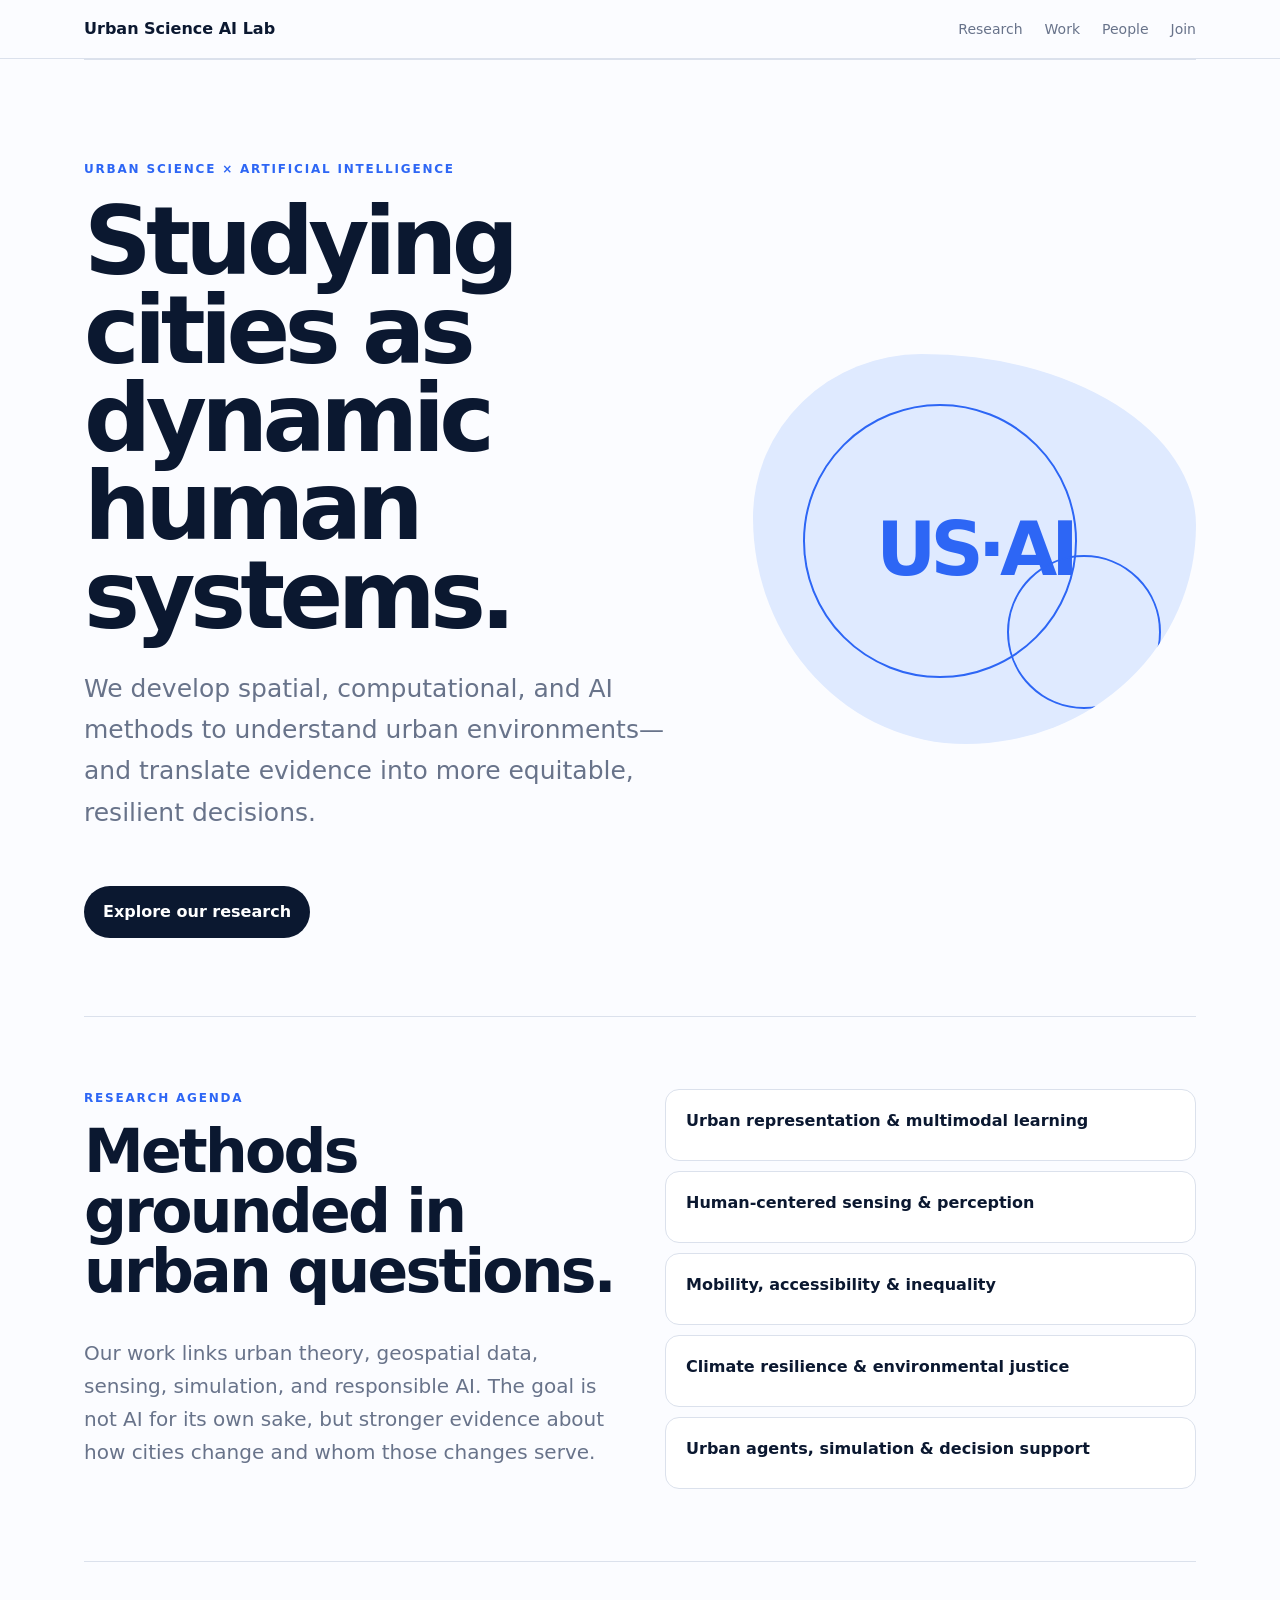
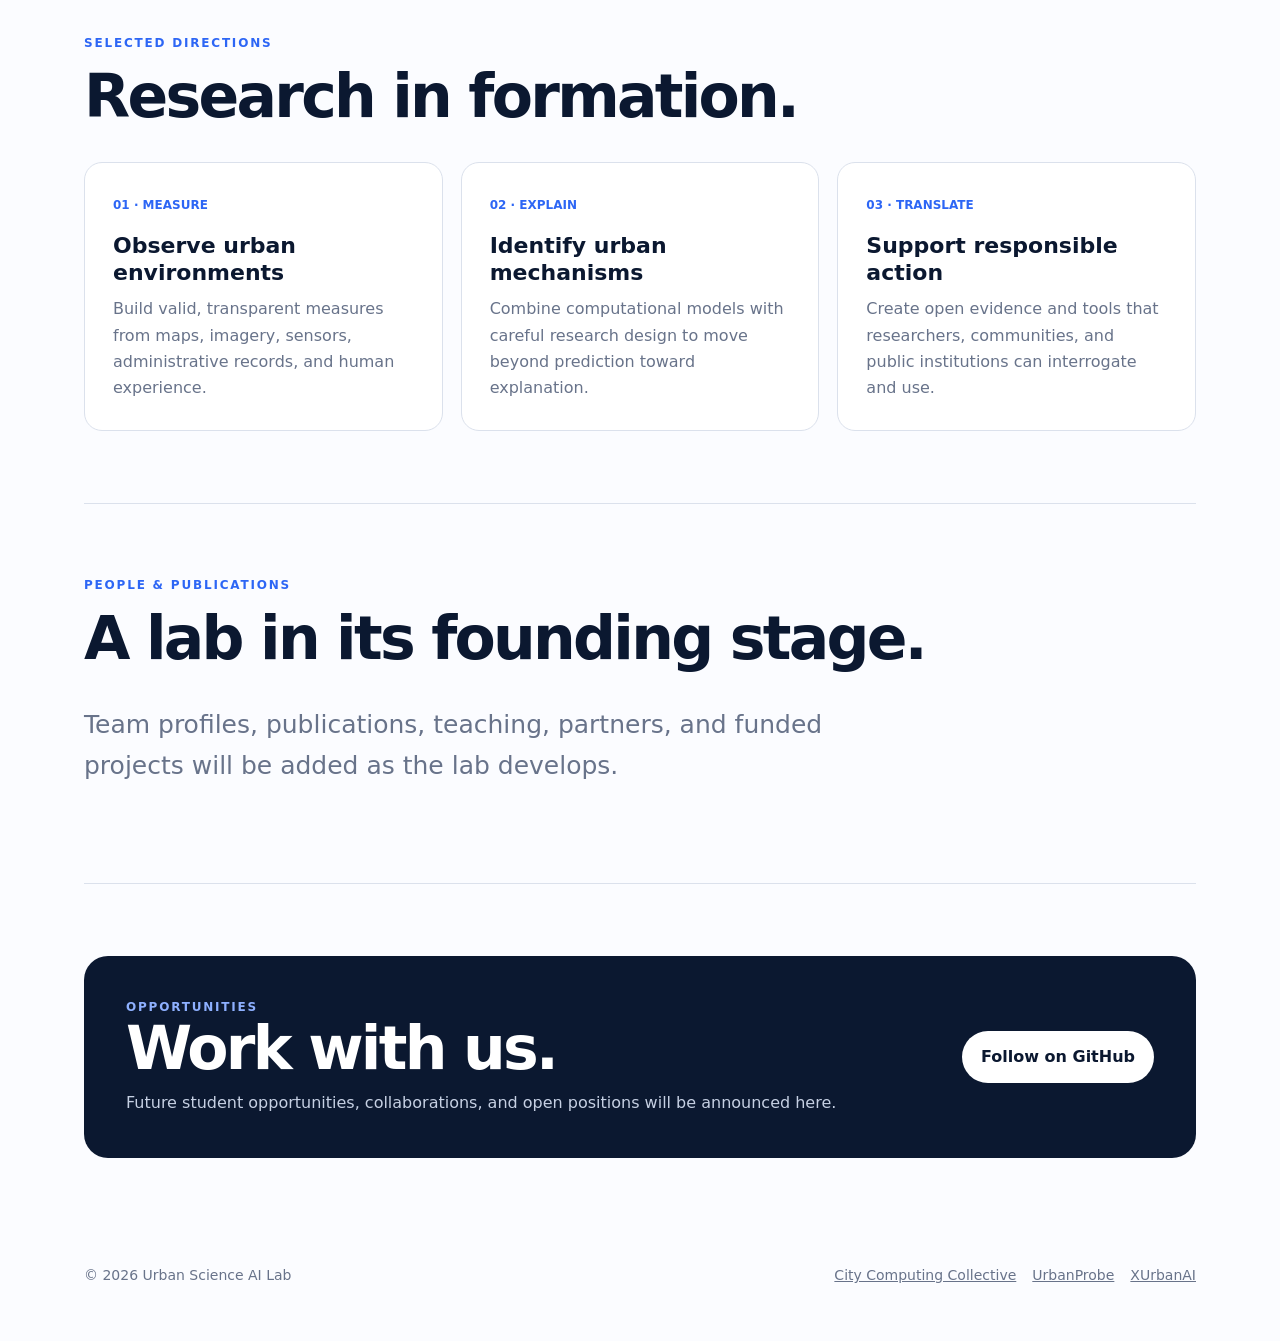
==== index.html @ 93dc58c8 "Launch Urban Science AI Lab website" ====
<!doctype html>
<html lang="en">
<head>
  <meta charset="utf-8"><meta name="viewport" content="width=device-width, initial-scale=1">
  <meta name="description" content="Urban Science AI Lab studies cities through spatial data, computation, and responsible artificial intelligence.">
  <title>Urban Science AI Lab</title>
  <style>
    :root{--navy:#0b1830;--blue:#2d66f5;--sky:#dfeaff;--white:#fbfcff;--muted:#68738a;--line:#dbe1ec}
    *{box-sizing:border-box}html{scroll-behavior:smooth}body{margin:0;color:var(--navy);background:var(--white);font:16px/1.65 Inter,ui-sans-serif,system-ui,-apple-system,"Segoe UI",sans-serif}a{color:inherit}
    header{position:sticky;top:0;z-index:5;background:rgba(251,252,255,.9);backdrop-filter:blur(14px);border-bottom:1px solid var(--line)}.nav{max-width:1160px;margin:auto;padding:16px 24px;display:flex;justify-content:space-between;align-items:center}.brand{text-decoration:none;font-weight:850}.nav nav{display:flex;gap:22px}.nav nav a{text-decoration:none;color:var(--muted);font-size:14px}
    main{max-width:1160px;margin:auto;padding:0 24px}.hero{padding:100px 0 78px;display:grid;grid-template-columns:1.15fr .85fr;gap:70px;align-items:center}.label{font-size:12px;letter-spacing:.15em;text-transform:uppercase;color:var(--blue);font-weight:850}.hero h1{font-size:clamp(52px,8vw,94px);line-height:.94;letter-spacing:-.06em;margin:18px 0 28px}.lead{font-size:clamp(19px,2.3vw,25px);color:var(--muted);max-width:760px}.button{display:inline-block;margin-top:28px;background:var(--navy);color:white;padding:13px 19px;border-radius:999px;text-decoration:none;font-weight:750}
    .visual{position:relative;min-height:390px;background:var(--sky);border-radius:38% 62% 52% 48%/42% 44% 56% 58%;overflow:hidden}.visual:before,.visual:after{content:"";position:absolute;border:2px solid var(--blue);border-radius:50%}.visual:before{width:270px;height:270px;left:50px;top:50px}.visual:after{width:150px;height:150px;right:35px;bottom:35px}.visual span{position:absolute;left:50%;top:50%;transform:translate(-50%,-50%);font-size:74px;font-weight:900;color:var(--blue);letter-spacing:-.08em}
    section{padding:72px 0;border-top:1px solid var(--line)}section h2{font-size:clamp(36px,5vw,60px);line-height:1;letter-spacing:-.045em;margin:12px 0 36px}.grid{display:grid;grid-template-columns:repeat(3,1fr);gap:18px}.card{padding:28px;border:1px solid var(--line);border-radius:18px;background:white}.card h3{font-size:22px;line-height:1.2;margin:16px 0 10px}.card p{color:var(--muted);margin:0}.card .tag{font-size:12px;font-weight:850;color:var(--blue)}
    .research{display:grid;grid-template-columns:1fr 1fr;gap:50px}.research p{font-size:20px;color:var(--muted)}.list{display:grid;gap:10px}.item{padding:18px 20px;border:1px solid var(--line);border-radius:14px;background:white;font-weight:720}
    .join{background:var(--navy);color:white;padding:42px;border-radius:24px;display:grid;grid-template-columns:1fr auto;gap:24px;align-items:center}.join h2{margin:0}.join p{color:#c6d0e3;margin:12px 0 0}.join .button{background:white;color:var(--navy);margin:0}
    footer{max-width:1160px;margin:auto;padding:34px 24px 54px;color:var(--muted);display:flex;justify-content:space-between;gap:20px;font-size:14px}.links{display:flex;gap:16px;flex-wrap:wrap}
    @media(max-width:820px){.nav nav{display:none}.hero,.research{grid-template-columns:1fr}.hero{padding-top:64px}.visual{min-height:300px}.grid{grid-template-columns:1fr}.join{grid-template-columns:1fr}footer{flex-direction:column}}
  </style>
</head>
<body>
  <header><div class="nav"><a class="brand" href="#top">Urban Science AI Lab</a><nav><a href="#research">Research</a><a href="#work">Work</a><a href="#people">People</a><a href="#join">Join</a></nav></div></header>
  <main id="top">
    <section class="hero"><div><div class="label">Urban Science × Artificial Intelligence</div><h1>Studying cities as dynamic human systems.</h1><p class="lead">We develop spatial, computational, and AI methods to understand urban environments—and translate evidence into more equitable, resilient decisions.</p><a class="button" href="#research">Explore our research</a></div><div class="visual" aria-hidden="true"><span>US·AI</span></div></section>
    <section id="research"><div class="research"><div><div class="label">Research agenda</div><h2>Methods grounded in urban questions.</h2><p>Our work links urban theory, geospatial data, sensing, simulation, and responsible AI. The goal is not AI for its own sake, but stronger evidence about how cities change and whom those changes serve.</p></div><div class="list"><div class="item">Urban representation & multimodal learning</div><div class="item">Human-centered sensing & perception</div><div class="item">Mobility, accessibility & inequality</div><div class="item">Climate resilience & environmental justice</div><div class="item">Urban agents, simulation & decision support</div></div></div></section>
    <section id="work"><div class="label">Selected directions</div><h2>Research in formation.</h2><div class="grid"><article class="card"><span class="tag">01 · MEASURE</span><h3>Observe urban environments</h3><p>Build valid, transparent measures from maps, imagery, sensors, administrative records, and human experience.</p></article><article class="card"><span class="tag">02 · EXPLAIN</span><h3>Identify urban mechanisms</h3><p>Combine computational models with careful research design to move beyond prediction toward explanation.</p></article><article class="card"><span class="tag">03 · TRANSLATE</span><h3>Support responsible action</h3><p>Create open evidence and tools that researchers, communities, and public institutions can interrogate and use.</p></article></div></section>
    <section id="people"><div class="label">People & publications</div><h2>A lab in its founding stage.</h2><p class="lead">Team profiles, publications, teaching, partners, and funded projects will be added as the lab develops.</p></section>
    <section id="join"><div class="join"><div><div class="label" style="color:#8eb0ff">Opportunities</div><h2>Work with us.</h2><p>Future student opportunities, collaborations, and open positions will be announced here.</p></div><a class="button" href="https://github.com/Hamsterradcc">Follow on GitHub</a></div></section>
  </main>
  <footer><span>© 2026 Urban Science AI Lab</span><div class="links"><a href="https://citycomputingcollective.com">City Computing Collective</a><a href="https://urbanprobe.com">UrbanProbe</a><a href="https://xurbanai.com">XUrbanAI</a></div></footer>
</body></html>
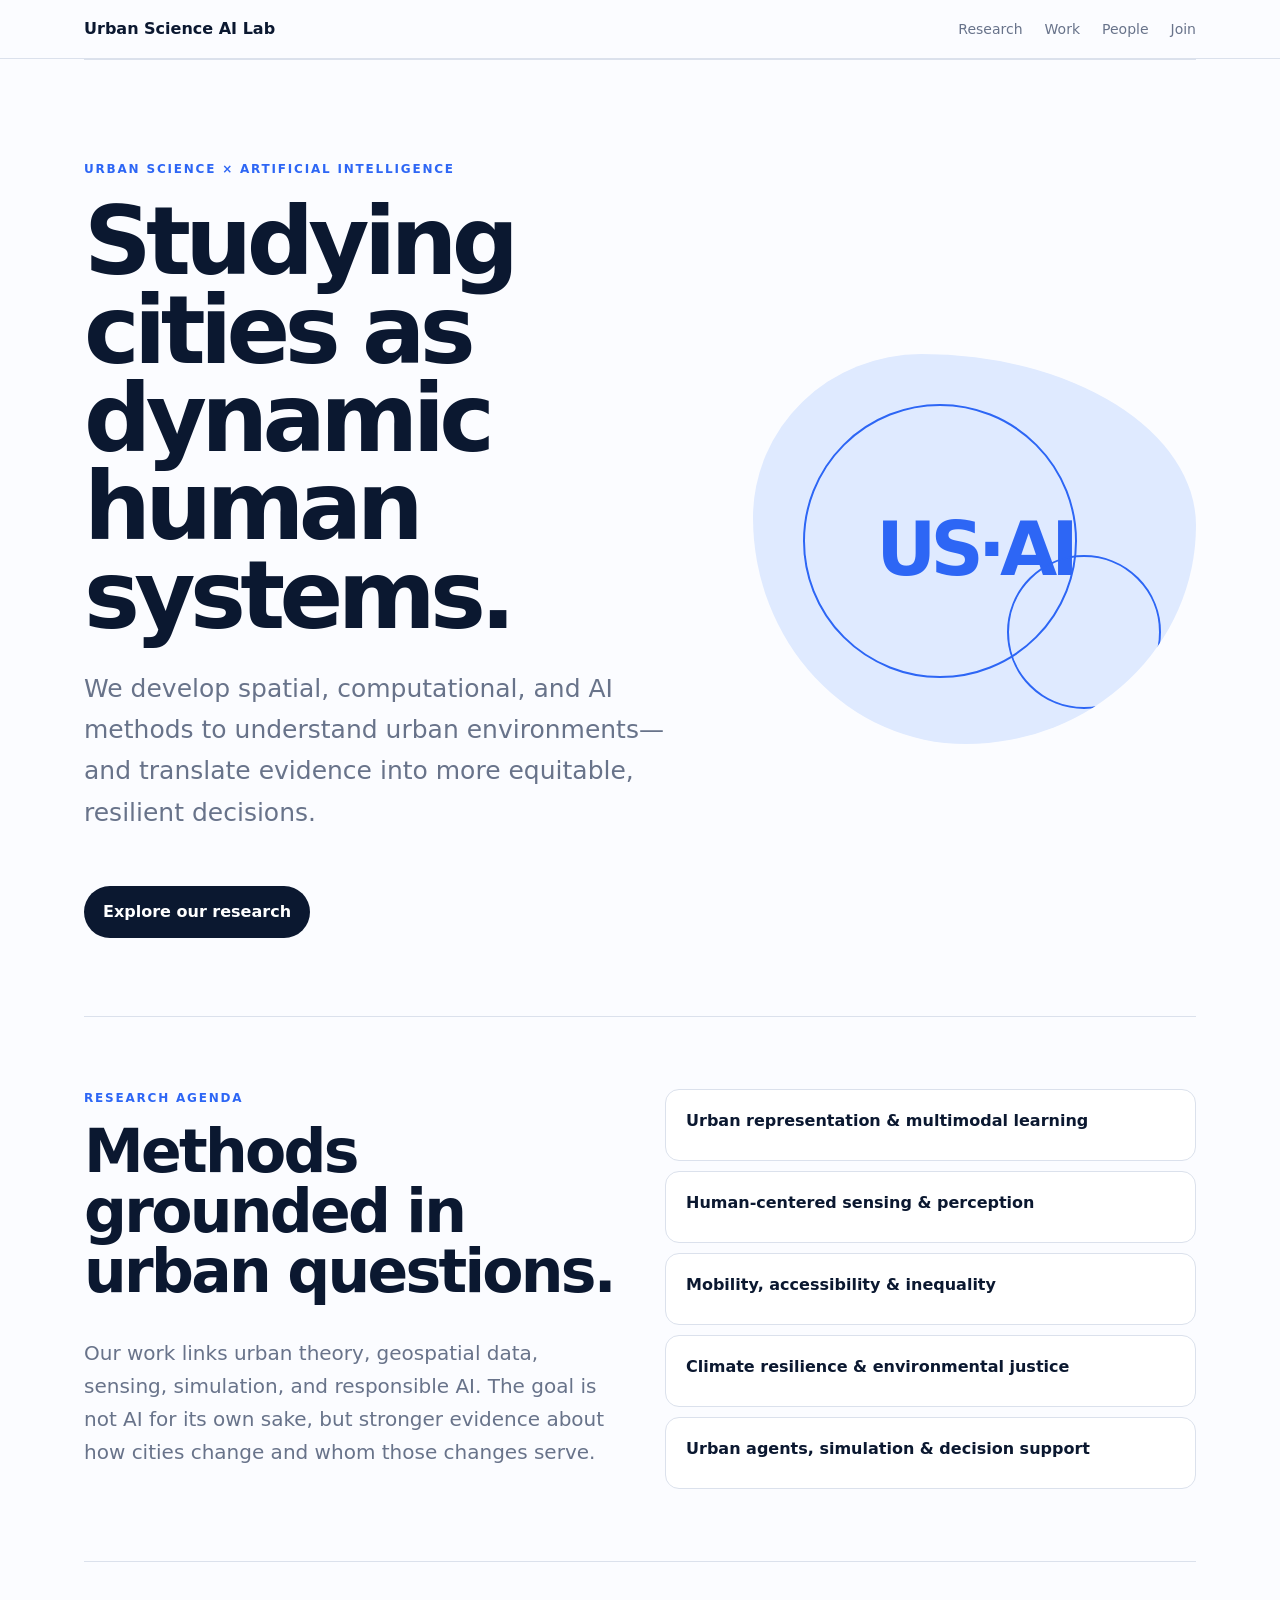
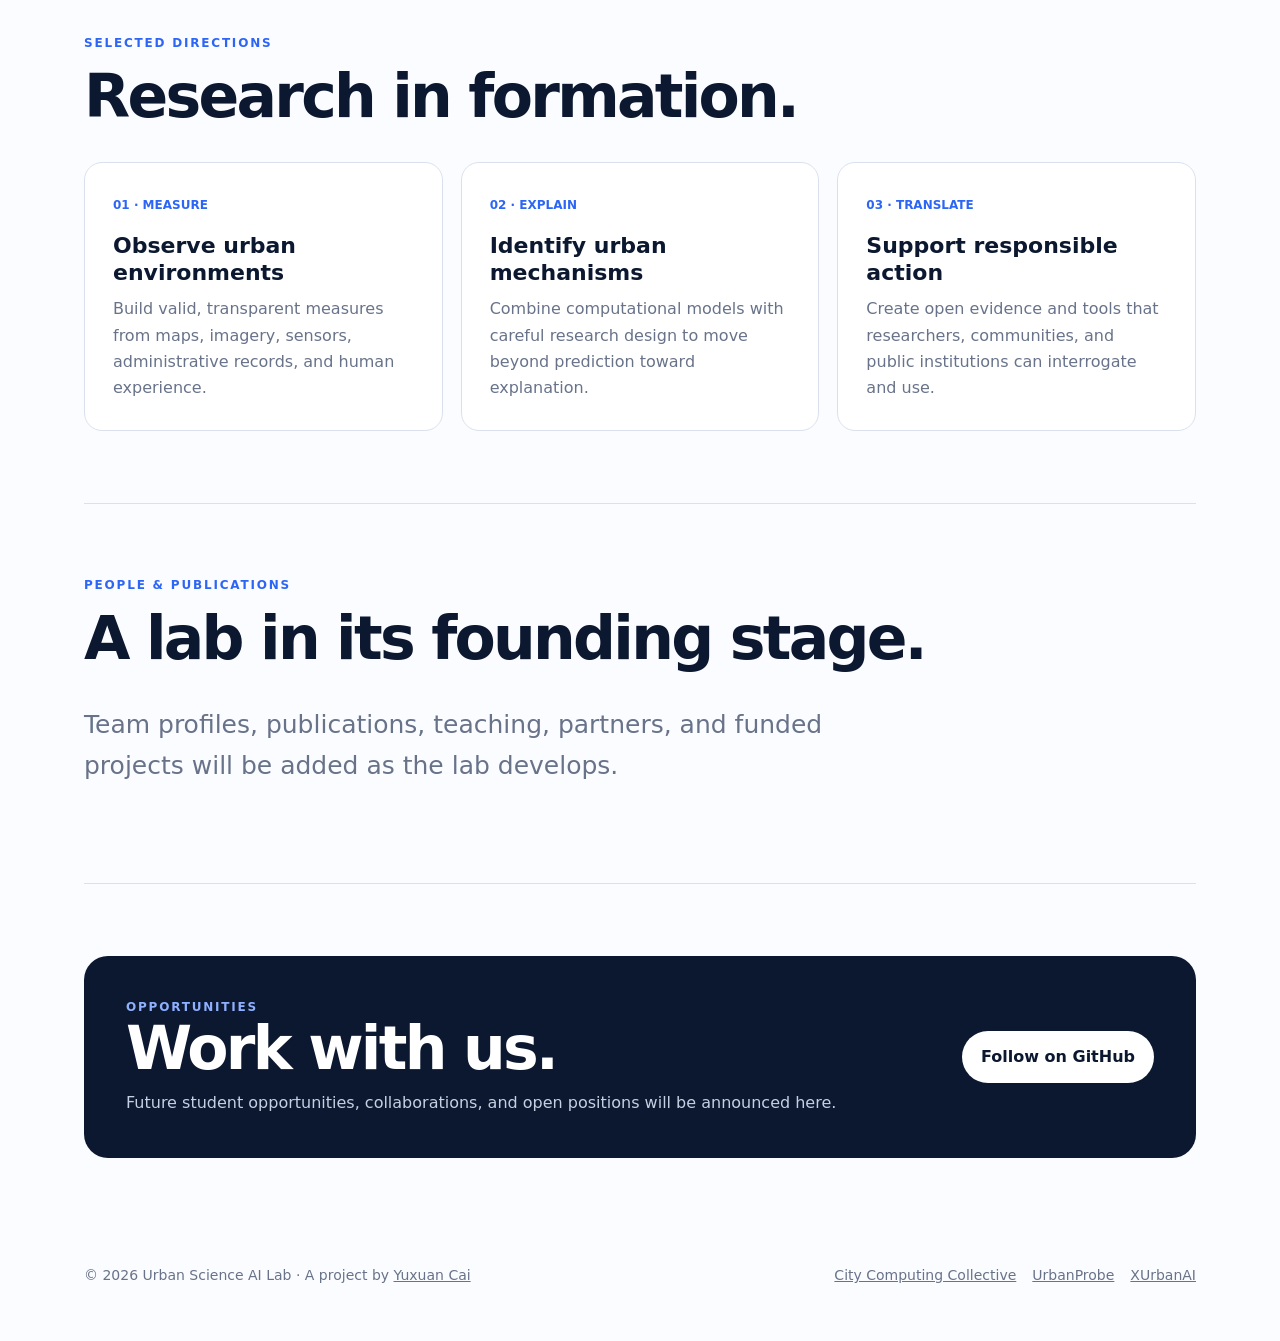
==== commit 099795f2: "Attribute the site to its author The footer named the project but not the person behind it, so a vis" ====
--- a/index.html
+++ b/index.html
@@ -26,5 +26,5 @@
     <section id="people"><div class="label">People & publications</div><h2>A lab in its founding stage.</h2><p class="lead">Team profiles, publications, teaching, partners, and funded projects will be added as the lab develops.</p></section>
     <section id="join"><div class="join"><div><div class="label" style="color:#8eb0ff">Opportunities</div><h2>Work with us.</h2><p>Future student opportunities, collaborations, and open positions will be announced here.</p></div><a class="button" href="https://github.com/Hamsterradcc">Follow on GitHub</a></div></section>
   </main>
-  <footer><span>© 2026 Urban Science AI Lab</span><div class="links"><a href="https://citycomputingcollective.com">City Computing Collective</a><a href="https://urbanprobe.com">UrbanProbe</a><a href="https://xurbanai.com">XUrbanAI</a></div></footer>
+  <footer><span>© 2026 Urban Science AI Lab &middot; A project by <a href="https://yuxuancai.com">Yuxuan Cai</a></span><div class="links"><a href="https://citycomputingcollective.com">City Computing Collective</a><a href="https://urbanprobe.com">UrbanProbe</a><a href="https://xurbanai.com">XUrbanAI</a></div></footer>
 </body></html>
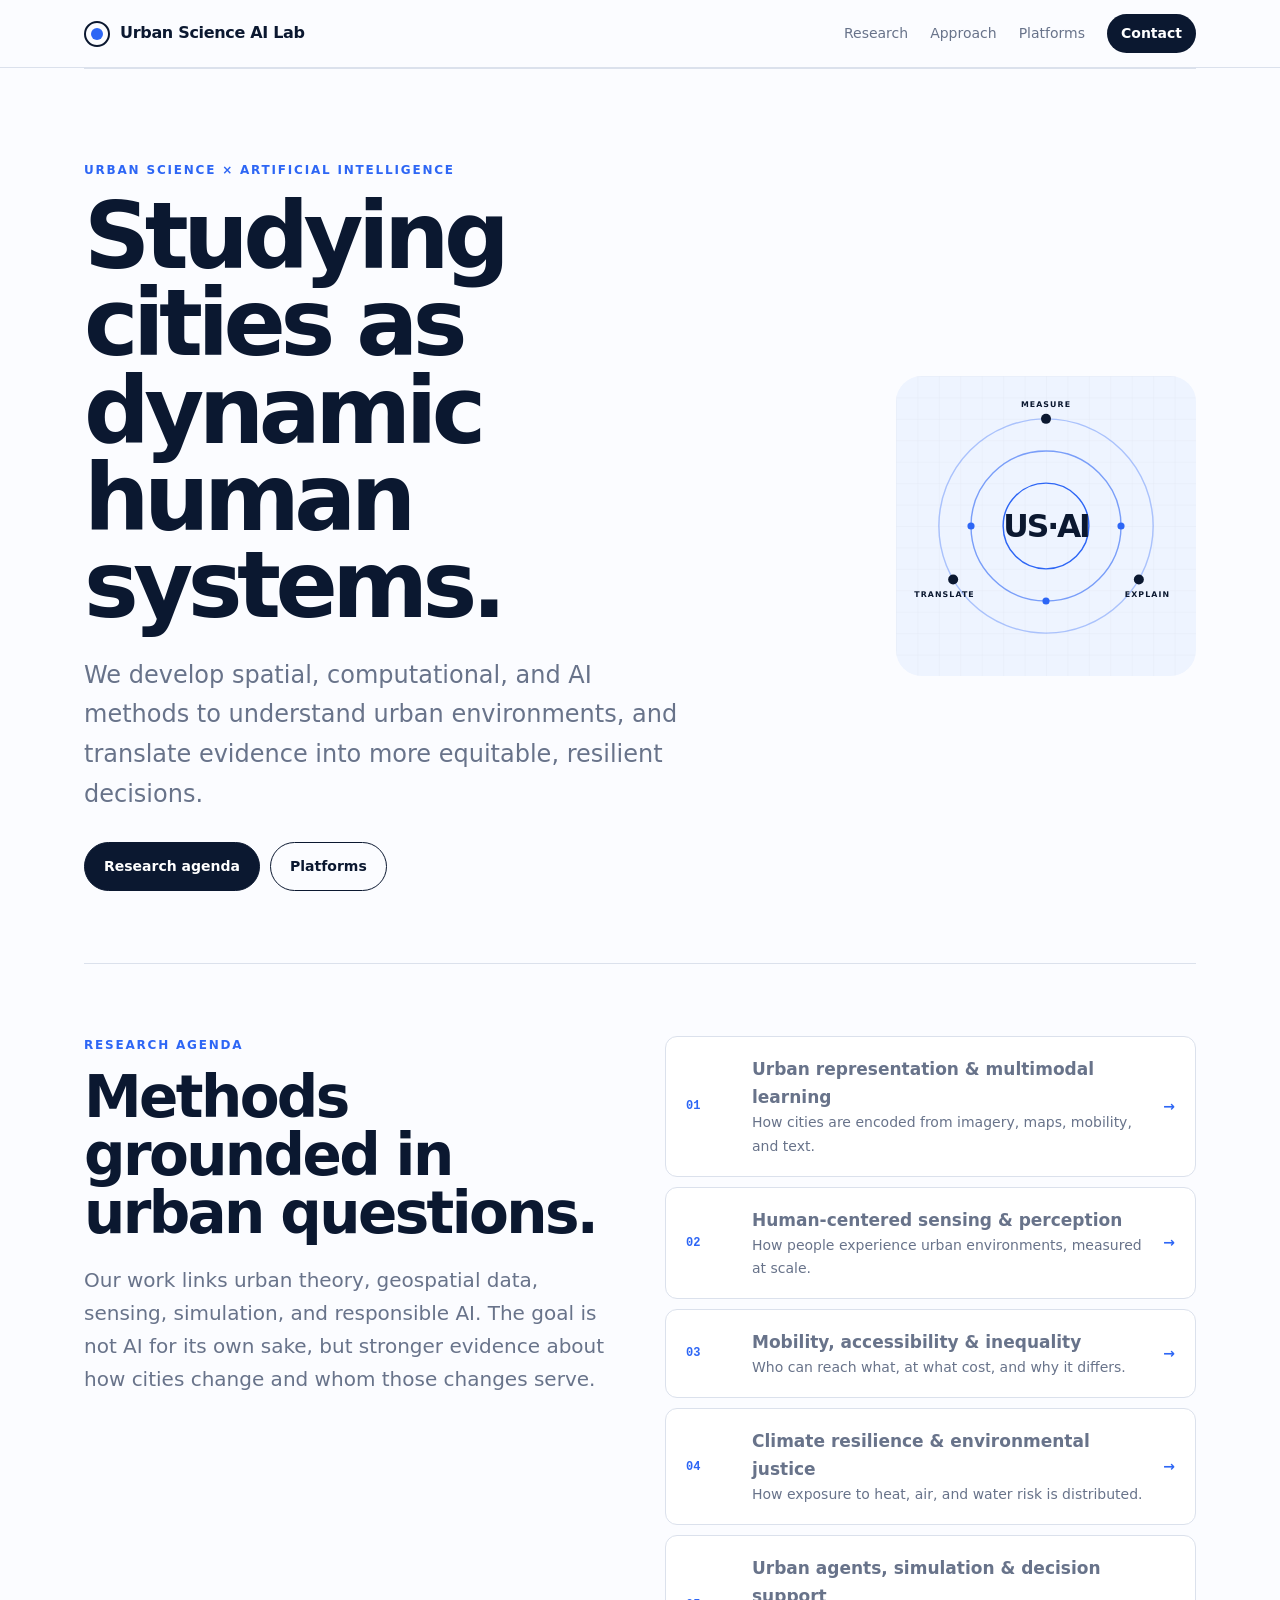
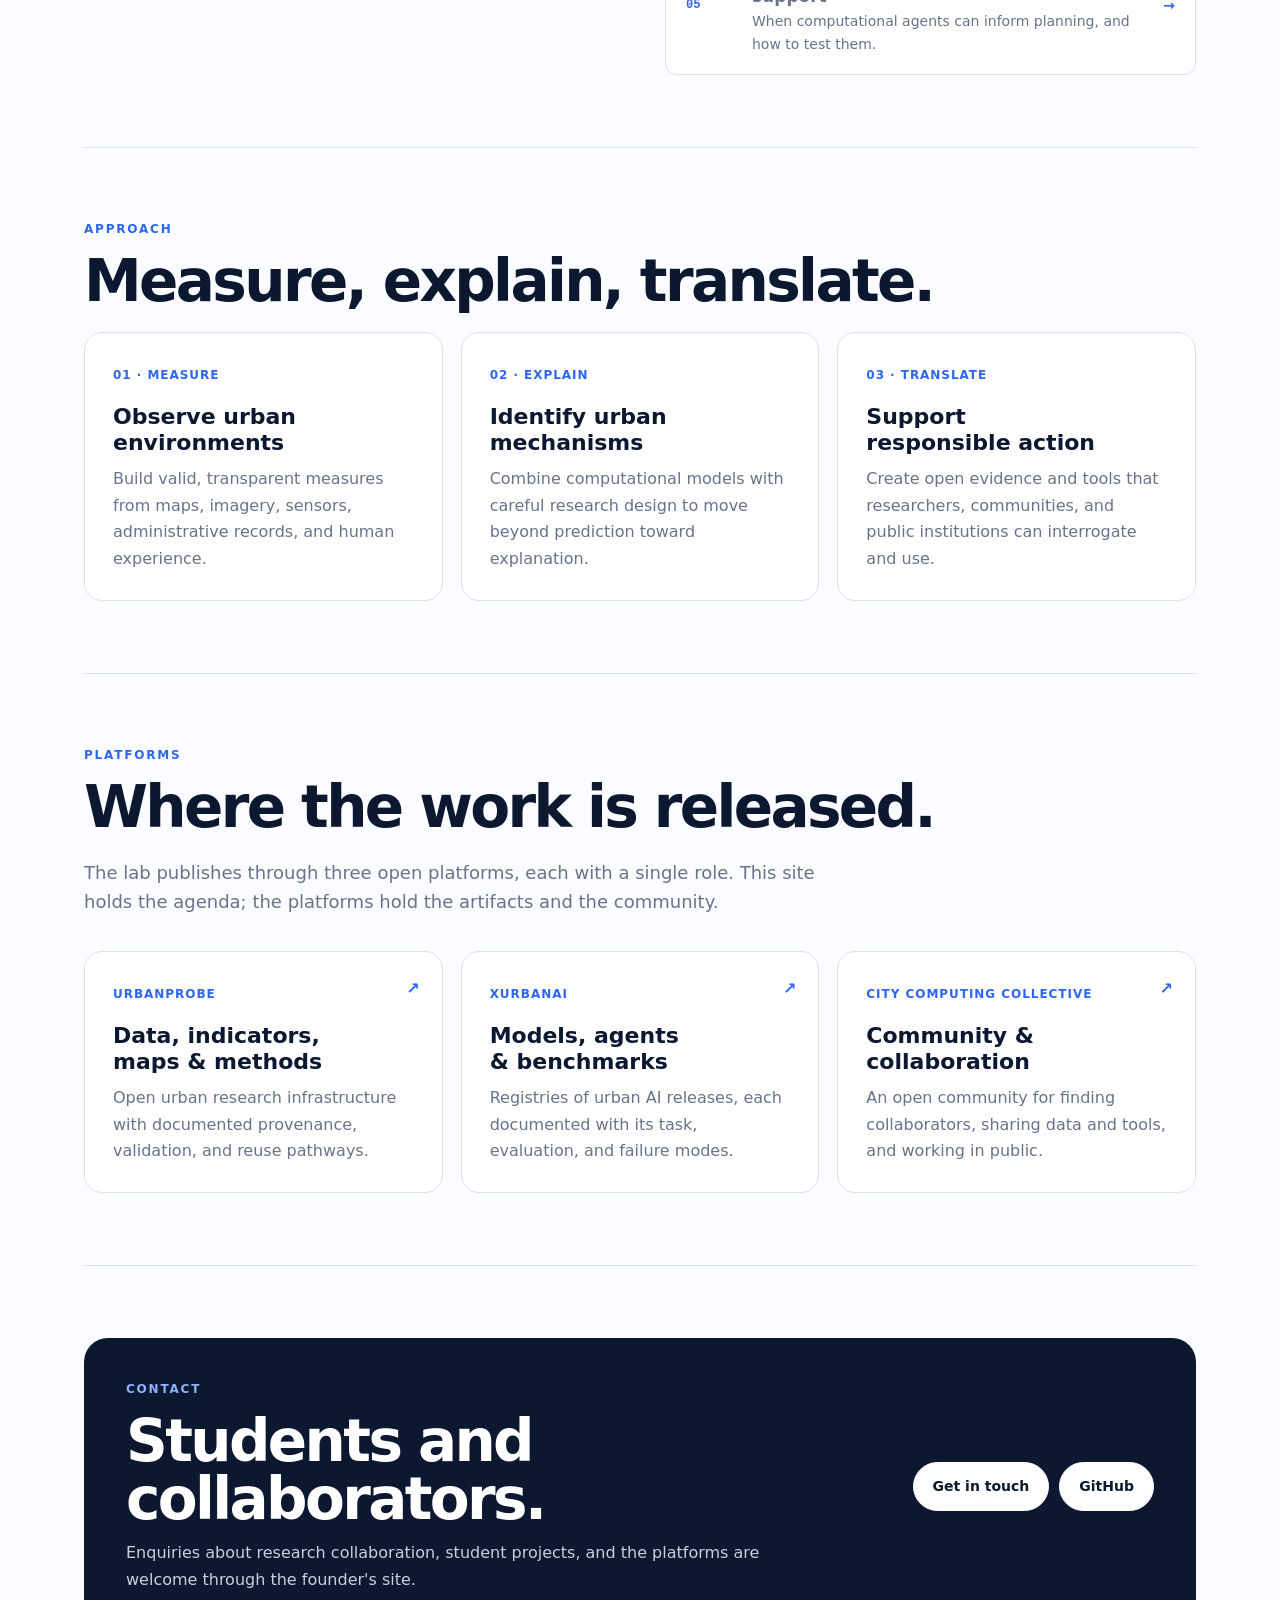
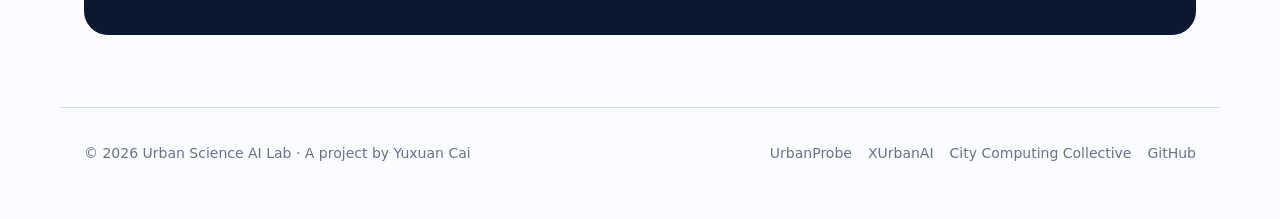
==== commit fe5f4981: "Restructure the site: shared assets, mobile nav, registry/feed scaffolding, 404, sitemap Co-Authored" ====
--- a/index.html
+++ b/index.html
@@ -1,30 +1,135 @@
 <!doctype html>
 <html lang="en">
 <head>
-  <meta charset="utf-8"><meta name="viewport" content="width=device-width, initial-scale=1">
-  <meta name="description" content="Urban Science AI Lab studies cities through spatial data, computation, and responsible artificial intelligence.">
+  <meta charset="utf-8">
+  <meta name="viewport" content="width=device-width,initial-scale=1">
   <title>Urban Science AI Lab</title>
-  <style>
-    :root{--navy:#0b1830;--blue:#2d66f5;--sky:#dfeaff;--white:#fbfcff;--muted:#68738a;--line:#dbe1ec}
-    *{box-sizing:border-box}html{scroll-behavior:smooth}body{margin:0;color:var(--navy);background:var(--white);font:16px/1.65 Inter,ui-sans-serif,system-ui,-apple-system,"Segoe UI",sans-serif}a{color:inherit}
-    header{position:sticky;top:0;z-index:5;background:rgba(251,252,255,.9);backdrop-filter:blur(14px);border-bottom:1px solid var(--line)}.nav{max-width:1160px;margin:auto;padding:16px 24px;display:flex;justify-content:space-between;align-items:center}.brand{text-decoration:none;font-weight:850}.nav nav{display:flex;gap:22px}.nav nav a{text-decoration:none;color:var(--muted);font-size:14px}
-    main{max-width:1160px;margin:auto;padding:0 24px}.hero{padding:100px 0 78px;display:grid;grid-template-columns:1.15fr .85fr;gap:70px;align-items:center}.label{font-size:12px;letter-spacing:.15em;text-transform:uppercase;color:var(--blue);font-weight:850}.hero h1{font-size:clamp(52px,8vw,94px);line-height:.94;letter-spacing:-.06em;margin:18px 0 28px}.lead{font-size:clamp(19px,2.3vw,25px);color:var(--muted);max-width:760px}.button{display:inline-block;margin-top:28px;background:var(--navy);color:white;padding:13px 19px;border-radius:999px;text-decoration:none;font-weight:750}
-    .visual{position:relative;min-height:390px;background:var(--sky);border-radius:38% 62% 52% 48%/42% 44% 56% 58%;overflow:hidden}.visual:before,.visual:after{content:"";position:absolute;border:2px solid var(--blue);border-radius:50%}.visual:before{width:270px;height:270px;left:50px;top:50px}.visual:after{width:150px;height:150px;right:35px;bottom:35px}.visual span{position:absolute;left:50%;top:50%;transform:translate(-50%,-50%);font-size:74px;font-weight:900;color:var(--blue);letter-spacing:-.08em}
-    section{padding:72px 0;border-top:1px solid var(--line)}section h2{font-size:clamp(36px,5vw,60px);line-height:1;letter-spacing:-.045em;margin:12px 0 36px}.grid{display:grid;grid-template-columns:repeat(3,1fr);gap:18px}.card{padding:28px;border:1px solid var(--line);border-radius:18px;background:white}.card h3{font-size:22px;line-height:1.2;margin:16px 0 10px}.card p{color:var(--muted);margin:0}.card .tag{font-size:12px;font-weight:850;color:var(--blue)}
-    .research{display:grid;grid-template-columns:1fr 1fr;gap:50px}.research p{font-size:20px;color:var(--muted)}.list{display:grid;gap:10px}.item{padding:18px 20px;border:1px solid var(--line);border-radius:14px;background:white;font-weight:720}
-    .join{background:var(--navy);color:white;padding:42px;border-radius:24px;display:grid;grid-template-columns:1fr auto;gap:24px;align-items:center}.join h2{margin:0}.join p{color:#c6d0e3;margin:12px 0 0}.join .button{background:white;color:var(--navy);margin:0}
-    footer{max-width:1160px;margin:auto;padding:34px 24px 54px;color:var(--muted);display:flex;justify-content:space-between;gap:20px;font-size:14px}.links{display:flex;gap:16px;flex-wrap:wrap}
-    @media(max-width:820px){.nav nav{display:none}.hero,.research{grid-template-columns:1fr}.hero{padding-top:64px}.visual{min-height:300px}.grid{grid-template-columns:1fr}.join{grid-template-columns:1fr}footer{flex-direction:column}}
-  </style>
+  <meta name="description" content="Urban Science AI Lab studies cities as dynamic human systems, developing spatial, computational, and AI methods and translating evidence into more equitable, resilient decisions.">
+  <link rel="canonical" href="https://urbanscience.ai/">
+  <meta name="theme-color" content="#0b1830">
+  <meta property="og:type" content="website">
+  <meta property="og:site_name" content="Urban Science AI Lab">
+  <meta property="og:title" content="Urban Science AI Lab">
+  <meta property="og:description" content="Studying cities as dynamic human systems with spatial, computational, and AI methods.">
+  <meta property="og:url" content="https://urbanscience.ai/">
+  <meta name="twitter:card" content="summary">
+  <link rel="icon" href="data:image/svg+xml,%3Csvg xmlns='http://www.w3.org/2000/svg' viewBox='0 0 64 64'%3E%3Crect width='64' height='64' rx='14' fill='%230b1830'/%3E%3Ccircle cx='32' cy='32' r='17' fill='none' stroke='%23fbfcff' stroke-width='4'/%3E%3Ccircle cx='32' cy='32' r='8' fill='%232d66f5'/%3E%3C/svg%3E">
+  <link rel="stylesheet" href="assets/site.css">
 </head>
 <body>
-  <header><div class="nav"><a class="brand" href="#top">Urban Science AI Lab</a><nav><a href="#research">Research</a><a href="#work">Work</a><a href="#people">People</a><a href="#join">Join</a></nav></div></header>
-  <main id="top">
-    <section class="hero"><div><div class="label">Urban Science × Artificial Intelligence</div><h1>Studying cities as dynamic human systems.</h1><p class="lead">We develop spatial, computational, and AI methods to understand urban environments—and translate evidence into more equitable, resilient decisions.</p><a class="button" href="#research">Explore our research</a></div><div class="visual" aria-hidden="true"><span>US·AI</span></div></section>
-    <section id="research"><div class="research"><div><div class="label">Research agenda</div><h2>Methods grounded in urban questions.</h2><p>Our work links urban theory, geospatial data, sensing, simulation, and responsible AI. The goal is not AI for its own sake, but stronger evidence about how cities change and whom those changes serve.</p></div><div class="list"><div class="item">Urban representation & multimodal learning</div><div class="item">Human-centered sensing & perception</div><div class="item">Mobility, accessibility & inequality</div><div class="item">Climate resilience & environmental justice</div><div class="item">Urban agents, simulation & decision support</div></div></div></section>
-    <section id="work"><div class="label">Selected directions</div><h2>Research in formation.</h2><div class="grid"><article class="card"><span class="tag">01 · MEASURE</span><h3>Observe urban environments</h3><p>Build valid, transparent measures from maps, imagery, sensors, administrative records, and human experience.</p></article><article class="card"><span class="tag">02 · EXPLAIN</span><h3>Identify urban mechanisms</h3><p>Combine computational models with careful research design to move beyond prediction toward explanation.</p></article><article class="card"><span class="tag">03 · TRANSLATE</span><h3>Support responsible action</h3><p>Create open evidence and tools that researchers, communities, and public institutions can interrogate and use.</p></article></div></section>
-    <section id="people"><div class="label">People & publications</div><h2>A lab in its founding stage.</h2><p class="lead">Team profiles, publications, teaching, partners, and funded projects will be added as the lab develops.</p></section>
-    <section id="join"><div class="join"><div><div class="label" style="color:#8eb0ff">Opportunities</div><h2>Work with us.</h2><p>Future student opportunities, collaborations, and open positions will be announced here.</p></div><a class="button" href="https://github.com/Hamsterradcc">Follow on GitHub</a></div></section>
+  <a class="skip" href="#main">Skip to content</a>
+  <header>
+    <div class="nav">
+      <a class="brand" href="index.html" aria-current="page"><span class="brand-mark" aria-hidden="true"></span>Urban Science AI Lab</a>
+      <button class="nav-toggle" type="button" aria-label="Menu" aria-expanded="false" aria-controls="site-nav"><span></span><span></span><span></span></button>
+      <nav id="site-nav" aria-label="Primary">
+        <a href="research.html">Research</a>
+        <a href="#approach">Approach</a>
+        <a href="#platforms">Platforms</a>
+        <a class="cta" href="#contact">Contact</a>
+      </nav>
+    </div>
+  </header>
+
+  <main id="main">
+    <section class="hero">
+      <div>
+        <div class="label">Urban Science × Artificial Intelligence</div>
+        <h1>Studying cities as dynamic human systems.</h1>
+        <p class="lead">We develop spatial, computational, and AI methods to understand urban environments, and translate evidence into more equitable, resilient decisions.</p>
+        <div class="actions">
+          <a class="button" href="research.html">Research agenda</a>
+          <a class="button ghost" href="#platforms">Platforms</a>
+        </div>
+      </div>
+      <div class="orbit" aria-hidden="true">
+        <svg viewBox="0 0 420 420" xmlns="http://www.w3.org/2000/svg">
+          <defs>
+            <pattern id="g" width="30" height="30" patternUnits="userSpaceOnUse"><path d="M30 0H0V30" fill="none" stroke="#dbe1ec" stroke-width="1"/></pattern>
+          </defs>
+          <rect width="420" height="420" rx="36" fill="#eef4ff"/>
+          <rect width="420" height="420" rx="36" fill="url(#g)" opacity=".7"/>
+          <g fill="none" stroke="#2d66f5" stroke-width="2">
+            <circle cx="210" cy="210" r="150" opacity=".35"/>
+            <circle cx="210" cy="210" r="105" opacity=".6"/>
+            <circle cx="210" cy="210" r="60"/>
+          </g>
+          <g fill="#0b1830">
+            <circle cx="210" cy="60" r="7"/><circle cx="340" cy="285" r="7"/><circle cx="80" cy="285" r="7"/>
+          </g>
+          <g fill="#2d66f5"><circle cx="315" cy="210" r="5"/><circle cx="105" cy="210" r="5"/><circle cx="210" cy="315" r="5"/></g>
+          <g font-family="Inter,system-ui,sans-serif" font-size="11" font-weight="800" letter-spacing="1.5" fill="#0b1830">
+            <text x="210" y="44" text-anchor="middle">MEASURE</text>
+            <text x="352" y="310" text-anchor="middle">EXPLAIN</text>
+            <text x="68" y="310" text-anchor="middle">TRANSLATE</text>
+          </g>
+          <text x="210" y="226" text-anchor="middle" font-family="Inter,system-ui,sans-serif" font-size="44" font-weight="900" letter-spacing="-3" fill="#0b1830">US·AI</text>
+        </svg>
+      </div>
+    </section>
+
+    <section id="agenda">
+      <div class="split">
+        <div>
+          <div class="label">Research agenda</div>
+          <h2>Methods grounded in urban questions.</h2>
+          <p>Our work links urban theory, geospatial data, sensing, simulation, and responsible AI. The goal is not AI for its own sake, but stronger evidence about how cities change and whom those changes serve.</p>
+        </div>
+        <div class="agenda">
+          <a class="direction" href="research.html#representation"><span class="num">01</span><span><strong>Urban representation &amp; multimodal learning</strong><span>How cities are encoded from imagery, maps, mobility, and text.</span></span><span class="more" aria-hidden="true">→</span></a>
+          <a class="direction" href="research.html#perception"><span class="num">02</span><span><strong>Human-centered sensing &amp; perception</strong><span>How people experience urban environments, measured at scale.</span></span><span class="more" aria-hidden="true">→</span></a>
+          <a class="direction" href="research.html#mobility"><span class="num">03</span><span><strong>Mobility, accessibility &amp; inequality</strong><span>Who can reach what, at what cost, and why it differs.</span></span><span class="more" aria-hidden="true">→</span></a>
+          <a class="direction" href="research.html#climate"><span class="num">04</span><span><strong>Climate resilience &amp; environmental justice</strong><span>How exposure to heat, air, and water risk is distributed.</span></span><span class="more" aria-hidden="true">→</span></a>
+          <a class="direction" href="research.html#agents"><span class="num">05</span><span><strong>Urban agents, simulation &amp; decision support</strong><span>When computational agents can inform planning, and how to test them.</span></span><span class="more" aria-hidden="true">→</span></a>
+        </div>
+      </div>
+    </section>
+
+    <section id="approach">
+      <div class="label">Approach</div>
+      <h2>Measure, explain, translate.</h2>
+      <div class="grid">
+        <article class="card"><span class="tag">01 · MEASURE</span><h3>Observe urban environments</h3><p>Build valid, transparent measures from maps, imagery, sensors, administrative records, and human experience.</p></article>
+        <article class="card"><span class="tag">02 · EXPLAIN</span><h3>Identify urban mechanisms</h3><p>Combine computational models with careful research design to move beyond prediction toward explanation.</p></article>
+        <article class="card"><span class="tag">03 · TRANSLATE</span><h3>Support responsible action</h3><p>Create open evidence and tools that researchers, communities, and public institutions can interrogate and use.</p></article>
+      </div>
+    </section>
+
+    <section id="platforms">
+      <div class="label">Platforms</div>
+      <h2>Where the work is released.</h2>
+      <p class="intro">The lab publishes through three open platforms, each with a single role. This site holds the agenda; the platforms hold the artifacts and the community.</p>
+      <div class="grid">
+        <a class="card" href="https://urbanprobe.com"><span class="tag">URBANPROBE</span><span class="more" aria-hidden="true">↗</span><h3>Data, indicators, maps &amp; methods</h3><p>Open urban research infrastructure with documented provenance, validation, and reuse pathways.</p></a>
+        <a class="card" href="https://xurbanai.com"><span class="tag">XURBANAI</span><span class="more" aria-hidden="true">↗</span><h3>Models, agents &amp; benchmarks</h3><p>Registries of urban AI releases, each documented with its task, evaluation, and failure modes.</p></a>
+        <a class="card" href="https://citycomputingcollective.com"><span class="tag">CITY COMPUTING COLLECTIVE</span><span class="more" aria-hidden="true">↗</span><h3>Community &amp; collaboration</h3><p>An open community for finding collaborators, sharing data and tools, and working in public.</p></a>
+      </div>
+    </section>
+
+    <section id="contact">
+      <div class="callout">
+        <div>
+          <div class="label">Contact</div>
+          <h2>Students and collaborators.</h2>
+          <p>Enquiries about research collaboration, student projects, and the platforms are welcome through the founder's site.</p>
+        </div>
+        <div class="actions">
+          <a class="button light" href="https://yuxuancai.com">Get in touch</a>
+          <a class="button light" href="https://github.com/Hamsterradcc/urbanscience.ai">GitHub</a>
+        </div>
+      </div>
+    </section>
   </main>
-  <footer><span>© 2026 Urban Science AI Lab &middot; A project by <a href="https://yuxuancai.com">Yuxuan Cai</a></span><div class="links"><a href="https://citycomputingcollective.com">City Computing Collective</a><a href="https://urbanprobe.com">UrbanProbe</a><a href="https://xurbanai.com">XUrbanAI</a></div></footer>
-</body></html>
+
+  <footer>
+    <span>© 2026 Urban Science AI Lab · A project by <a href="https://yuxuancai.com">Yuxuan Cai</a></span>
+    <div class="links">
+      <a href="https://urbanprobe.com">UrbanProbe</a>
+      <a href="https://xurbanai.com">XUrbanAI</a>
+      <a href="https://citycomputingcollective.com">City Computing Collective</a>
+      <a href="https://github.com/Hamsterradcc/urbanscience.ai">GitHub</a>
+    </div>
+  </footer>
+  <script src="assets/site.js"></script>
+</body>
+</html>
--- a/assets/site.css
+++ b/assets/site.css
@@ -0,0 +1,138 @@
+/* Urban Science AI Lab — site stylesheet
+   Order: tokens → base → header/nav → buttons → hero → page hero → sections → cards → agenda → footer → responsive */
+:root{
+  --navy:#0b1830;--navy-2:#15244a;--blue:#2d66f5;--blue-2:#1f4fcf;--sky:#dfeaff;--sky-2:#eef4ff;
+  --white:#fbfcff;--surface:#ffffff;--muted:#68738a;--line:#dbe1ec;--line-2:#c3cde0;
+  --radius:18px;--radius-s:12px;--max:1160px;--pad:24px;
+  --sans:Inter,ui-sans-serif,system-ui,-apple-system,"Segoe UI",sans-serif;
+  --mono:ui-monospace,SFMono-Regular,Menlo,Consolas,monospace;
+}
+*{box-sizing:border-box}
+html{scroll-behavior:smooth}
+body{margin:0;color:var(--navy);background:var(--white);font:16px/1.65 var(--sans);-webkit-font-smoothing:antialiased}
+a{color:inherit}
+h1,h2,h3{text-wrap:balance;margin:0}
+p{margin:0}
+:focus-visible{outline:2px solid var(--blue);outline-offset:3px;border-radius:4px}
+.skip{position:absolute;left:-999px;top:8px;z-index:50;background:var(--navy);color:#fff;padding:8px 12px;border-radius:8px;font-weight:800;text-decoration:none}
+.skip:focus{left:12px}
+
+/* header / nav */
+header{position:sticky;top:0;z-index:20;background:rgba(251,252,255,.9);backdrop-filter:blur(14px);border-bottom:1px solid var(--line)}
+.nav{position:relative;max-width:var(--max);margin:auto;padding:14px var(--pad);display:flex;justify-content:space-between;align-items:center;gap:20px}
+.brand{display:flex;align-items:center;gap:10px;text-decoration:none;font-weight:850;letter-spacing:-.02em;white-space:nowrap}
+.brand-mark{width:26px;height:26px;border-radius:50%;border:2px solid var(--navy);position:relative;flex:0 0 auto}
+.brand-mark:before{content:"";position:absolute;inset:5px;border-radius:50%;background:var(--blue)}
+.nav nav{display:flex;gap:22px;align-items:center}
+.nav nav a{position:relative;text-decoration:none;color:var(--muted);font-size:14px;white-space:nowrap}
+.nav nav a:hover,.nav nav a[aria-current="page"]{color:var(--navy)}
+.nav nav a[aria-current="page"]:after{content:"";position:absolute;left:0;right:0;bottom:-8px;height:2px;background:var(--blue);border-radius:2px}
+.nav nav a.cta{background:var(--navy);color:#fff;padding:8px 14px;border-radius:999px;font-weight:750}
+.nav nav a.cta:hover{background:var(--blue)}
+.nav-toggle{display:none;background:none;border:1px solid var(--line-2);color:var(--navy);border-radius:10px;width:40px;height:36px;cursor:pointer;padding:0}
+.nav-toggle span{display:block;width:18px;height:2px;background:currentColor;margin:3px auto;transition:.2s}
+.nav-toggle[aria-expanded="true"] span:nth-child(1){transform:translateY(5px) rotate(45deg)}
+.nav-toggle[aria-expanded="true"] span:nth-child(2){opacity:0}
+.nav-toggle[aria-expanded="true"] span:nth-child(3){transform:translateY(-5px) rotate(-45deg)}
+
+main{max-width:var(--max);margin:auto;padding:0 var(--pad)}
+.label{font-size:12px;letter-spacing:.15em;text-transform:uppercase;color:var(--blue);font-weight:850;margin-bottom:12px}
+.lead{font-size:clamp(18px,2.2vw,24px);color:var(--muted);max-width:760px}
+.intro{color:var(--muted);max-width:760px;margin:0 0 34px;font-size:18px}
+
+/* buttons */
+.button{display:inline-flex;align-items:center;gap:8px;background:var(--navy);color:#fff;padding:12px 19px;border-radius:999px;text-decoration:none;font-weight:750;font-size:14px;border:1px solid var(--navy);transition:.18s ease}
+.button:hover{background:var(--blue);border-color:var(--blue)}
+.button.ghost{background:transparent;color:var(--navy)}
+.button.ghost:hover{background:var(--sky-2);color:var(--navy)}
+.button.light{background:#fff;color:var(--navy);border-color:#fff}
+.button.light:hover{background:var(--sky)}
+.actions{display:flex;gap:10px;flex-wrap:wrap;margin-top:28px}
+
+/* hero */
+.hero{padding:92px 0 72px;display:grid;grid-template-columns:1.15fr .85fr;gap:70px;align-items:center}
+.hero h1{font-size:clamp(50px,7.6vw,92px);line-height:.95;letter-spacing:-.06em;margin:6px 0 26px}
+.orbit{position:relative;aspect-ratio:1;max-width:420px;margin-left:auto}
+.orbit svg{width:100%;height:100%;display:block}
+
+/* page hero (subpages) */
+.page-hero{padding:64px 0 44px;display:grid;grid-template-columns:1.2fr .8fr;gap:44px;align-items:end;border-bottom:1px solid var(--line)}
+.page-hero h1{font-size:clamp(40px,5.4vw,70px);line-height:.96;letter-spacing:-.05em;margin:6px 0 18px}
+.note{background:var(--navy);color:#fff;border-radius:var(--radius);padding:24px;border-top:4px solid var(--blue)}
+.note strong{display:block;font-size:18px;margin-bottom:6px}
+.note p{color:#c6d0e3;font-size:14px}
+
+/* sections */
+section{padding:72px 0;border-top:1px solid var(--line)}
+.page-hero+section{border-top:0}
+section h2{font-size:clamp(34px,4.6vw,58px);line-height:1;letter-spacing:-.045em;margin:0 0 22px}
+.grid{display:grid;grid-template-columns:repeat(3,1fr);gap:18px}
+.grid.two{grid-template-columns:repeat(2,1fr)}
+.card{position:relative;display:block;padding:28px;border:1px solid var(--line);border-radius:var(--radius);background:var(--surface);text-decoration:none;transition:.18s ease}
+a.card:hover{border-color:var(--line-2);box-shadow:0 14px 40px rgba(11,24,48,.08);transform:translateY(-2px)}
+.card .tag{font-size:12px;font-weight:850;color:var(--blue);letter-spacing:.08em}
+.card h3{font-size:22px;line-height:1.2;margin:16px 0 10px}
+.card p{color:var(--muted)}
+.card .more{position:absolute;right:22px;top:24px;color:var(--blue);font-weight:900}
+.split{display:grid;grid-template-columns:1fr 1fr;gap:50px;align-items:start}
+.split p{font-size:20px;color:var(--muted)}
+
+/* agenda list (index) */
+.agenda{display:grid;gap:10px}
+.direction{display:grid;grid-template-columns:48px 1fr auto;gap:18px;align-items:center;padding:18px 20px;border:1px solid var(--line);border-radius:var(--radius-s);background:var(--surface);text-decoration:none;transition:.18s}
+.direction:hover{border-color:var(--line-2);background:var(--sky-2)}
+.direction .num{font:700 12px var(--mono);color:var(--blue)}
+.direction strong{display:block;font-size:17px;font-weight:720}
+.direction span{color:var(--muted);font-size:14px}
+.direction .more{color:var(--blue);font-weight:900}
+
+/* research page */
+.topic{display:grid;grid-template-columns:.9fr 1.1fr;gap:50px;align-items:start}
+.topic .question{font-size:clamp(22px,2.4vw,28px);line-height:1.3;letter-spacing:-.02em;font-weight:650;margin:0 0 14px}
+.topic .lead{font-size:17px}
+.facets{display:grid;grid-template-columns:repeat(3,1fr);gap:12px}
+.facet{background:var(--sky-2);border:1px solid var(--line);border-radius:var(--radius-s);padding:16px 18px}
+.facet dt{font-size:11px;letter-spacing:.14em;text-transform:uppercase;color:var(--blue);font-weight:850;margin-bottom:8px}
+.facet dd{margin:0;color:var(--muted);font-size:14px}
+.topic-nav{display:flex;gap:8px;flex-wrap:wrap;margin-top:22px}
+.topic-nav a{text-decoration:none;font-size:13px;padding:8px 12px;border:1px solid var(--line);border-radius:999px;background:var(--surface);color:var(--navy)}
+.topic-nav a:hover{border-color:var(--blue);color:var(--blue)}
+
+/* callout / contact */
+.callout{background:var(--navy);color:#fff;padding:42px;border-radius:24px;display:grid;grid-template-columns:1fr auto;gap:24px;align-items:center}
+.callout .label{color:#8eb0ff}
+.callout h2{margin:0}
+.callout p{color:#c6d0e3;margin:12px 0 0;max-width:640px}
+.callout .actions{margin-top:0}
+
+/* footer */
+footer{max-width:var(--max);margin:auto;padding:34px var(--pad) 54px;color:var(--muted);display:flex;justify-content:space-between;gap:20px;font-size:14px;border-top:1px solid var(--line)}
+footer a{text-decoration:none}
+footer a:hover{color:var(--navy)}
+.links{display:flex;gap:16px;flex-wrap:wrap}
+
+/* responsive */
+@media(max-width:900px){
+  .hero{grid-template-columns:1fr;padding-top:60px;gap:40px}
+  .orbit{max-width:320px;margin:0}
+  .page-hero,.split,.topic{grid-template-columns:1fr;gap:24px}
+  .page-hero{padding-top:44px}
+  .grid,.grid.two{grid-template-columns:1fr}
+  .facets{grid-template-columns:1fr}
+}
+@media(max-width:720px){
+  .nav{padding:12px 16px}
+  .nav-toggle{display:block}
+  .nav nav{display:none;position:absolute;left:0;right:0;top:100%;flex-direction:column;align-items:stretch;gap:0;background:var(--white);border-bottom:1px solid var(--line);padding:6px 16px 14px}
+  .nav nav.open{display:flex}
+  .nav nav a{padding:12px 4px;border-bottom:1px solid var(--line);font-size:15px}
+  .nav nav a[aria-current="page"]:after{display:none}
+  .nav nav a.cta{margin-top:10px;justify-content:center;display:inline-flex;border-bottom:1px solid var(--navy)}
+  main{padding:0 16px}
+  .hero h1{font-size:clamp(42px,13vw,60px)}
+  section{padding:52px 0}
+  .direction{grid-template-columns:36px 1fr auto;gap:12px;padding:16px}
+  .callout{grid-template-columns:1fr;padding:30px}
+  footer{flex-direction:column;padding-left:16px;padding-right:16px}
+}
+@media(prefers-reduced-motion:reduce){*{animation:none!important;transition:none!important}html{scroll-behavior:auto}}
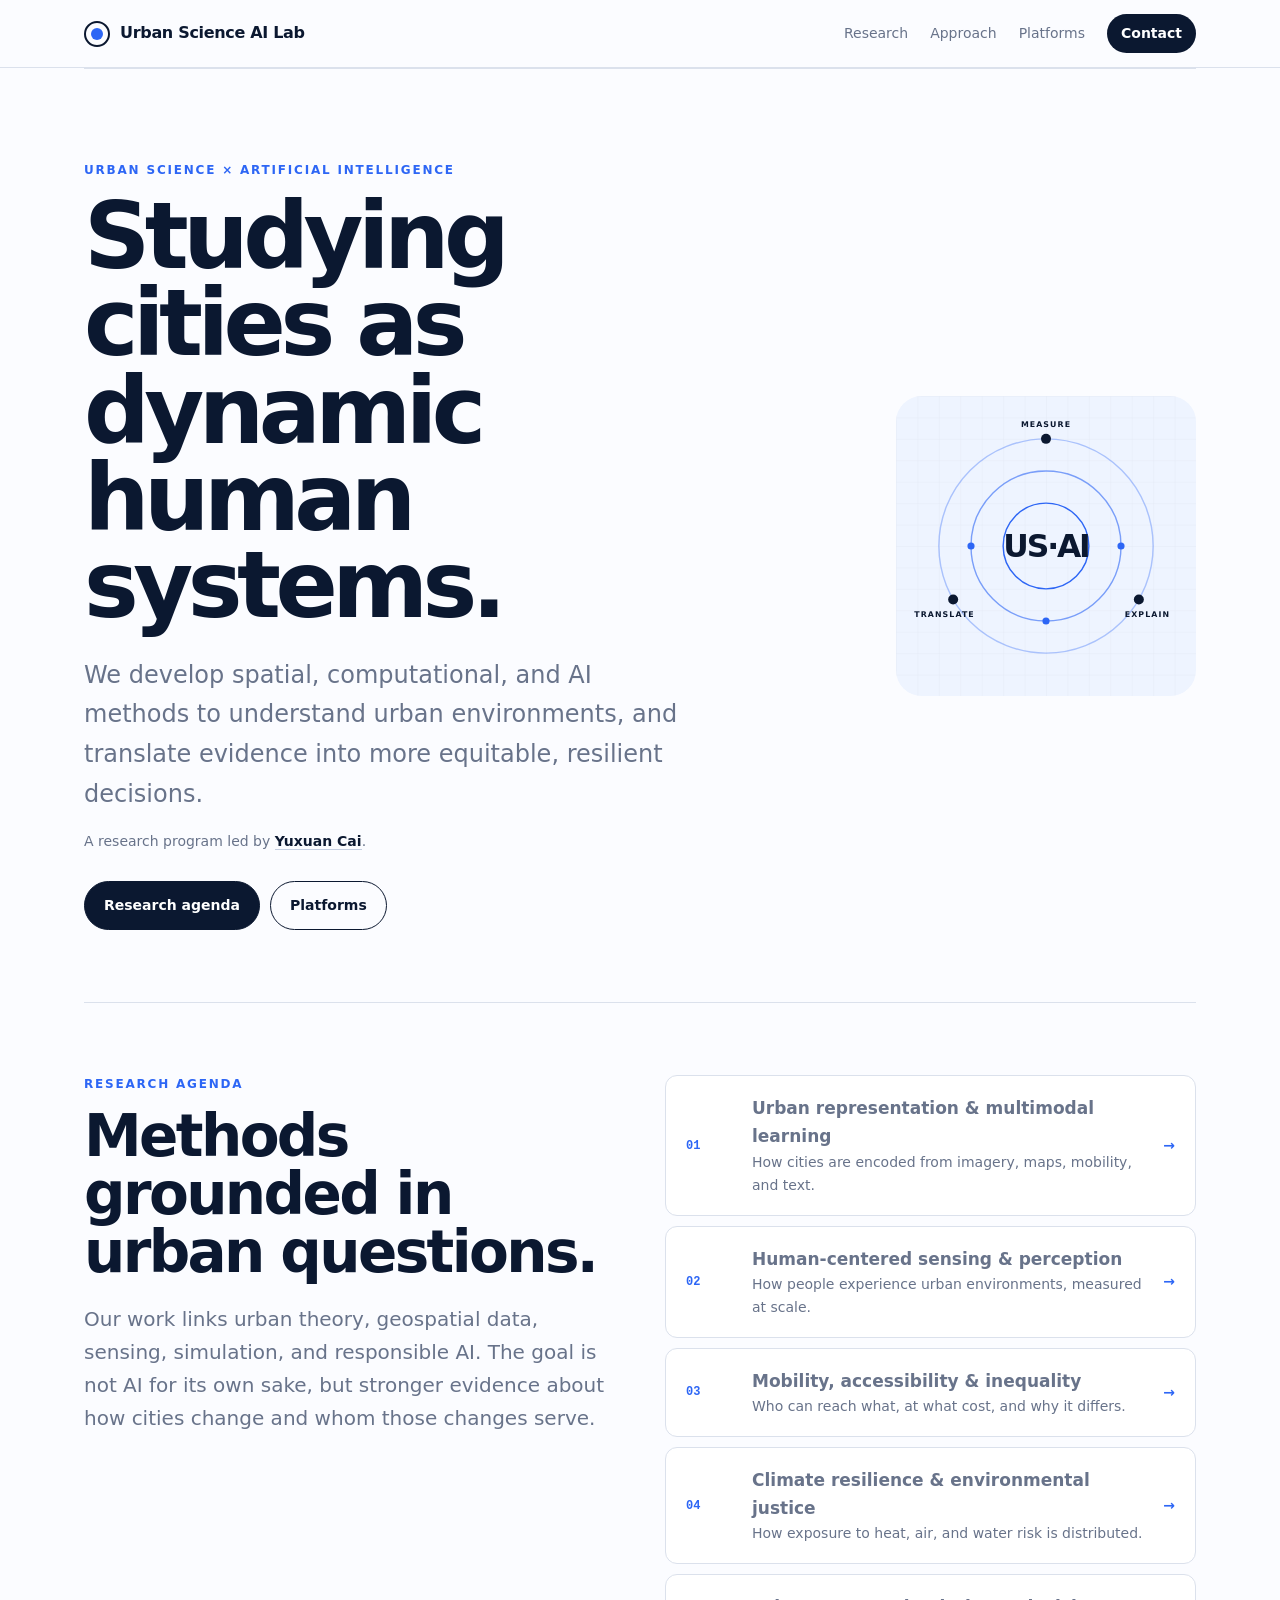
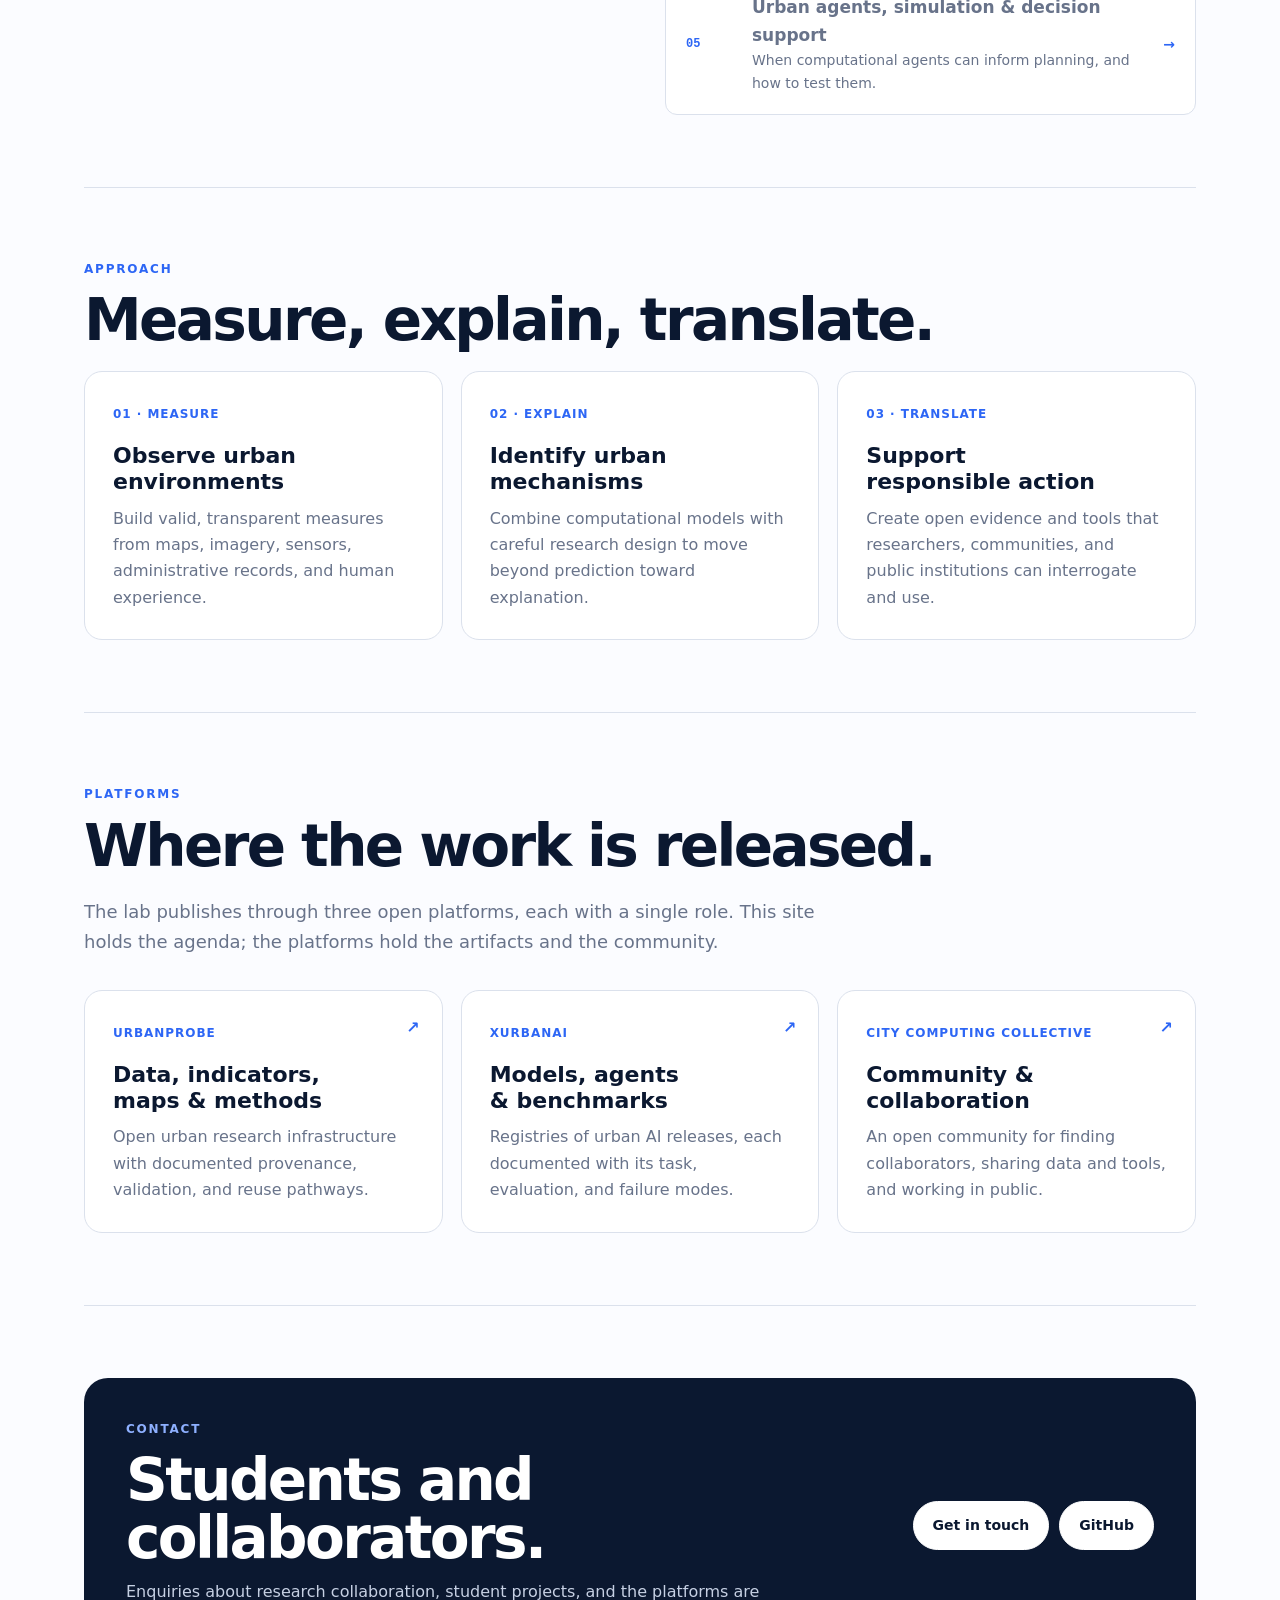
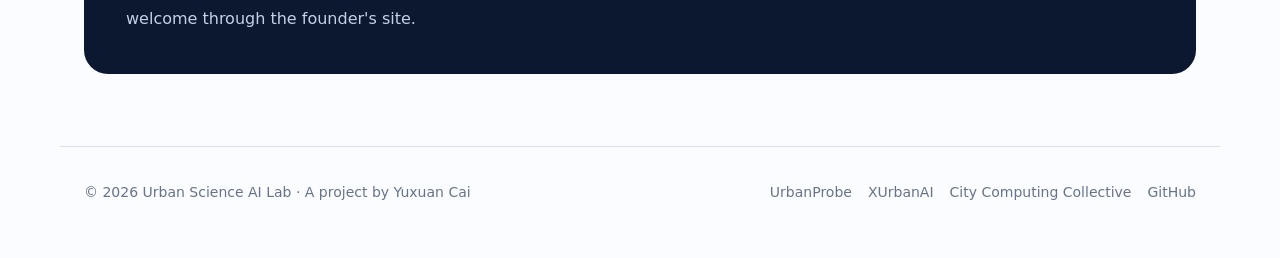
==== commit 17d051aa: "Name the research program's lead under the hero Co-Authored-By: Claude Fable 5.1 <noreply@anthropic." ====
--- a/index.html
+++ b/index.html
@@ -1,135 +1,136 @@
-<!doctype html>
-<html lang="en">
-<head>
-  <meta charset="utf-8">
-  <meta name="viewport" content="width=device-width,initial-scale=1">
-  <title>Urban Science AI Lab</title>
-  <meta name="description" content="Urban Science AI Lab studies cities as dynamic human systems, developing spatial, computational, and AI methods and translating evidence into more equitable, resilient decisions.">
-  <link rel="canonical" href="https://urbanscience.ai/">
-  <meta name="theme-color" content="#0b1830">
-  <meta property="og:type" content="website">
-  <meta property="og:site_name" content="Urban Science AI Lab">
-  <meta property="og:title" content="Urban Science AI Lab">
-  <meta property="og:description" content="Studying cities as dynamic human systems with spatial, computational, and AI methods.">
-  <meta property="og:url" content="https://urbanscience.ai/">
-  <meta name="twitter:card" content="summary">
-  <link rel="icon" href="data:image/svg+xml,%3Csvg xmlns='http://www.w3.org/2000/svg' viewBox='0 0 64 64'%3E%3Crect width='64' height='64' rx='14' fill='%230b1830'/%3E%3Ccircle cx='32' cy='32' r='17' fill='none' stroke='%23fbfcff' stroke-width='4'/%3E%3Ccircle cx='32' cy='32' r='8' fill='%232d66f5'/%3E%3C/svg%3E">
-  <link rel="stylesheet" href="assets/site.css">
-</head>
-<body>
-  <a class="skip" href="#main">Skip to content</a>
-  <header>
-    <div class="nav">
-      <a class="brand" href="index.html" aria-current="page"><span class="brand-mark" aria-hidden="true"></span>Urban Science AI Lab</a>
-      <button class="nav-toggle" type="button" aria-label="Menu" aria-expanded="false" aria-controls="site-nav"><span></span><span></span><span></span></button>
-      <nav id="site-nav" aria-label="Primary">
-        <a href="research.html">Research</a>
-        <a href="#approach">Approach</a>
-        <a href="#platforms">Platforms</a>
-        <a class="cta" href="#contact">Contact</a>
-      </nav>
-    </div>
-  </header>
-
-  <main id="main">
-    <section class="hero">
-      <div>
-        <div class="label">Urban Science × Artificial Intelligence</div>
-        <h1>Studying cities as dynamic human systems.</h1>
-        <p class="lead">We develop spatial, computational, and AI methods to understand urban environments, and translate evidence into more equitable, resilient decisions.</p>
-        <div class="actions">
-          <a class="button" href="research.html">Research agenda</a>
-          <a class="button ghost" href="#platforms">Platforms</a>
-        </div>
-      </div>
-      <div class="orbit" aria-hidden="true">
-        <svg viewBox="0 0 420 420" xmlns="http://www.w3.org/2000/svg">
-          <defs>
-            <pattern id="g" width="30" height="30" patternUnits="userSpaceOnUse"><path d="M30 0H0V30" fill="none" stroke="#dbe1ec" stroke-width="1"/></pattern>
-          </defs>
-          <rect width="420" height="420" rx="36" fill="#eef4ff"/>
-          <rect width="420" height="420" rx="36" fill="url(#g)" opacity=".7"/>
-          <g fill="none" stroke="#2d66f5" stroke-width="2">
-            <circle cx="210" cy="210" r="150" opacity=".35"/>
-            <circle cx="210" cy="210" r="105" opacity=".6"/>
-            <circle cx="210" cy="210" r="60"/>
-          </g>
-          <g fill="#0b1830">
-            <circle cx="210" cy="60" r="7"/><circle cx="340" cy="285" r="7"/><circle cx="80" cy="285" r="7"/>
-          </g>
-          <g fill="#2d66f5"><circle cx="315" cy="210" r="5"/><circle cx="105" cy="210" r="5"/><circle cx="210" cy="315" r="5"/></g>
-          <g font-family="Inter,system-ui,sans-serif" font-size="11" font-weight="800" letter-spacing="1.5" fill="#0b1830">
-            <text x="210" y="44" text-anchor="middle">MEASURE</text>
-            <text x="352" y="310" text-anchor="middle">EXPLAIN</text>
-            <text x="68" y="310" text-anchor="middle">TRANSLATE</text>
-          </g>
-          <text x="210" y="226" text-anchor="middle" font-family="Inter,system-ui,sans-serif" font-size="44" font-weight="900" letter-spacing="-3" fill="#0b1830">US·AI</text>
-        </svg>
-      </div>
-    </section>
-
-    <section id="agenda">
-      <div class="split">
-        <div>
-          <div class="label">Research agenda</div>
-          <h2>Methods grounded in urban questions.</h2>
-          <p>Our work links urban theory, geospatial data, sensing, simulation, and responsible AI. The goal is not AI for its own sake, but stronger evidence about how cities change and whom those changes serve.</p>
-        </div>
-        <div class="agenda">
-          <a class="direction" href="research.html#representation"><span class="num">01</span><span><strong>Urban representation &amp; multimodal learning</strong><span>How cities are encoded from imagery, maps, mobility, and text.</span></span><span class="more" aria-hidden="true">→</span></a>
-          <a class="direction" href="research.html#perception"><span class="num">02</span><span><strong>Human-centered sensing &amp; perception</strong><span>How people experience urban environments, measured at scale.</span></span><span class="more" aria-hidden="true">→</span></a>
-          <a class="direction" href="research.html#mobility"><span class="num">03</span><span><strong>Mobility, accessibility &amp; inequality</strong><span>Who can reach what, at what cost, and why it differs.</span></span><span class="more" aria-hidden="true">→</span></a>
-          <a class="direction" href="research.html#climate"><span class="num">04</span><span><strong>Climate resilience &amp; environmental justice</strong><span>How exposure to heat, air, and water risk is distributed.</span></span><span class="more" aria-hidden="true">→</span></a>
-          <a class="direction" href="research.html#agents"><span class="num">05</span><span><strong>Urban agents, simulation &amp; decision support</strong><span>When computational agents can inform planning, and how to test them.</span></span><span class="more" aria-hidden="true">→</span></a>
-        </div>
-      </div>
-    </section>
-
-    <section id="approach">
-      <div class="label">Approach</div>
-      <h2>Measure, explain, translate.</h2>
-      <div class="grid">
-        <article class="card"><span class="tag">01 · MEASURE</span><h3>Observe urban environments</h3><p>Build valid, transparent measures from maps, imagery, sensors, administrative records, and human experience.</p></article>
-        <article class="card"><span class="tag">02 · EXPLAIN</span><h3>Identify urban mechanisms</h3><p>Combine computational models with careful research design to move beyond prediction toward explanation.</p></article>
-        <article class="card"><span class="tag">03 · TRANSLATE</span><h3>Support responsible action</h3><p>Create open evidence and tools that researchers, communities, and public institutions can interrogate and use.</p></article>
-      </div>
-    </section>
-
-    <section id="platforms">
-      <div class="label">Platforms</div>
-      <h2>Where the work is released.</h2>
-      <p class="intro">The lab publishes through three open platforms, each with a single role. This site holds the agenda; the platforms hold the artifacts and the community.</p>
-      <div class="grid">
-        <a class="card" href="https://urbanprobe.com"><span class="tag">URBANPROBE</span><span class="more" aria-hidden="true">↗</span><h3>Data, indicators, maps &amp; methods</h3><p>Open urban research infrastructure with documented provenance, validation, and reuse pathways.</p></a>
-        <a class="card" href="https://xurbanai.com"><span class="tag">XURBANAI</span><span class="more" aria-hidden="true">↗</span><h3>Models, agents &amp; benchmarks</h3><p>Registries of urban AI releases, each documented with its task, evaluation, and failure modes.</p></a>
-        <a class="card" href="https://citycomputingcollective.com"><span class="tag">CITY COMPUTING COLLECTIVE</span><span class="more" aria-hidden="true">↗</span><h3>Community &amp; collaboration</h3><p>An open community for finding collaborators, sharing data and tools, and working in public.</p></a>
-      </div>
-    </section>
-
-    <section id="contact">
-      <div class="callout">
-        <div>
-          <div class="label">Contact</div>
-          <h2>Students and collaborators.</h2>
-          <p>Enquiries about research collaboration, student projects, and the platforms are welcome through the founder's site.</p>
-        </div>
-        <div class="actions">
-          <a class="button light" href="https://yuxuancai.com">Get in touch</a>
-          <a class="button light" href="https://github.com/Hamsterradcc/urbanscience.ai">GitHub</a>
-        </div>
-      </div>
-    </section>
-  </main>
-
-  <footer>
-    <span>© 2026 Urban Science AI Lab · A project by <a href="https://yuxuancai.com">Yuxuan Cai</a></span>
-    <div class="links">
-      <a href="https://urbanprobe.com">UrbanProbe</a>
-      <a href="https://xurbanai.com">XUrbanAI</a>
-      <a href="https://citycomputingcollective.com">City Computing Collective</a>
-      <a href="https://github.com/Hamsterradcc/urbanscience.ai">GitHub</a>
-    </div>
-  </footer>
-  <script src="assets/site.js"></script>
-</body>
-</html>
+<!doctype html>
+<html lang="en">
+<head>
+  <meta charset="utf-8">
+  <meta name="viewport" content="width=device-width,initial-scale=1">
+  <title>Urban Science AI Lab</title>
+  <meta name="description" content="Urban Science AI Lab studies cities as dynamic human systems, developing spatial, computational, and AI methods and translating evidence into more equitable, resilient decisions.">
+  <link rel="canonical" href="https://urbanscience.ai/">
+  <meta name="theme-color" content="#0b1830">
+  <meta property="og:type" content="website">
+  <meta property="og:site_name" content="Urban Science AI Lab">
+  <meta property="og:title" content="Urban Science AI Lab">
+  <meta property="og:description" content="Studying cities as dynamic human systems with spatial, computational, and AI methods.">
+  <meta property="og:url" content="https://urbanscience.ai/">
+  <meta name="twitter:card" content="summary">
+  <link rel="icon" href="data:image/svg+xml,%3Csvg xmlns='http://www.w3.org/2000/svg' viewBox='0 0 64 64'%3E%3Crect width='64' height='64' rx='14' fill='%230b1830'/%3E%3Ccircle cx='32' cy='32' r='17' fill='none' stroke='%23fbfcff' stroke-width='4'/%3E%3Ccircle cx='32' cy='32' r='8' fill='%232d66f5'/%3E%3C/svg%3E">
+  <link rel="stylesheet" href="assets/site.css">
+</head>
+<body>
+  <a class="skip" href="#main">Skip to content</a>
+  <header>
+    <div class="nav">
+      <a class="brand" href="index.html" aria-current="page"><span class="brand-mark" aria-hidden="true"></span>Urban Science AI Lab</a>
+      <button class="nav-toggle" type="button" aria-label="Menu" aria-expanded="false" aria-controls="site-nav"><span></span><span></span><span></span></button>
+      <nav id="site-nav" aria-label="Primary">
+        <a href="research.html">Research</a>
+        <a href="#approach">Approach</a>
+        <a href="#platforms">Platforms</a>
+        <a class="cta" href="#contact">Contact</a>
+      </nav>
+    </div>
+  </header>
+
+  <main id="main">
+    <section class="hero">
+      <div>
+        <div class="label">Urban Science × Artificial Intelligence</div>
+        <h1>Studying cities as dynamic human systems.</h1>
+        <p class="lead">We develop spatial, computational, and AI methods to understand urban environments, and translate evidence into more equitable, resilient decisions.</p>
+        <p class="byline">A research program led by <a href="https://yuxuancai.com">Yuxuan Cai</a>.</p>
+        <div class="actions">
+          <a class="button" href="research.html">Research agenda</a>
+          <a class="button ghost" href="#platforms">Platforms</a>
+        </div>
+      </div>
+      <div class="orbit" aria-hidden="true">
+        <svg viewBox="0 0 420 420" xmlns="http://www.w3.org/2000/svg">
+          <defs>
+            <pattern id="g" width="30" height="30" patternUnits="userSpaceOnUse"><path d="M30 0H0V30" fill="none" stroke="#dbe1ec" stroke-width="1"/></pattern>
+          </defs>
+          <rect width="420" height="420" rx="36" fill="#eef4ff"/>
+          <rect width="420" height="420" rx="36" fill="url(#g)" opacity=".7"/>
+          <g fill="none" stroke="#2d66f5" stroke-width="2">
+            <circle cx="210" cy="210" r="150" opacity=".35"/>
+            <circle cx="210" cy="210" r="105" opacity=".6"/>
+            <circle cx="210" cy="210" r="60"/>
+          </g>
+          <g fill="#0b1830">
+            <circle cx="210" cy="60" r="7"/><circle cx="340" cy="285" r="7"/><circle cx="80" cy="285" r="7"/>
+          </g>
+          <g fill="#2d66f5"><circle cx="315" cy="210" r="5"/><circle cx="105" cy="210" r="5"/><circle cx="210" cy="315" r="5"/></g>
+          <g font-family="Inter,system-ui,sans-serif" font-size="11" font-weight="800" letter-spacing="1.5" fill="#0b1830">
+            <text x="210" y="44" text-anchor="middle">MEASURE</text>
+            <text x="352" y="310" text-anchor="middle">EXPLAIN</text>
+            <text x="68" y="310" text-anchor="middle">TRANSLATE</text>
+          </g>
+          <text x="210" y="226" text-anchor="middle" font-family="Inter,system-ui,sans-serif" font-size="44" font-weight="900" letter-spacing="-3" fill="#0b1830">US·AI</text>
+        </svg>
+      </div>
+    </section>
+
+    <section id="agenda">
+      <div class="split">
+        <div>
+          <div class="label">Research agenda</div>
+          <h2>Methods grounded in urban questions.</h2>
+          <p>Our work links urban theory, geospatial data, sensing, simulation, and responsible AI. The goal is not AI for its own sake, but stronger evidence about how cities change and whom those changes serve.</p>
+        </div>
+        <div class="agenda">
+          <a class="direction" href="research.html#representation"><span class="num">01</span><span><strong>Urban representation &amp; multimodal learning</strong><span>How cities are encoded from imagery, maps, mobility, and text.</span></span><span class="more" aria-hidden="true">→</span></a>
+          <a class="direction" href="research.html#perception"><span class="num">02</span><span><strong>Human-centered sensing &amp; perception</strong><span>How people experience urban environments, measured at scale.</span></span><span class="more" aria-hidden="true">→</span></a>
+          <a class="direction" href="research.html#mobility"><span class="num">03</span><span><strong>Mobility, accessibility &amp; inequality</strong><span>Who can reach what, at what cost, and why it differs.</span></span><span class="more" aria-hidden="true">→</span></a>
+          <a class="direction" href="research.html#climate"><span class="num">04</span><span><strong>Climate resilience &amp; environmental justice</strong><span>How exposure to heat, air, and water risk is distributed.</span></span><span class="more" aria-hidden="true">→</span></a>
+          <a class="direction" href="research.html#agents"><span class="num">05</span><span><strong>Urban agents, simulation &amp; decision support</strong><span>When computational agents can inform planning, and how to test them.</span></span><span class="more" aria-hidden="true">→</span></a>
+        </div>
+      </div>
+    </section>
+
+    <section id="approach">
+      <div class="label">Approach</div>
+      <h2>Measure, explain, translate.</h2>
+      <div class="grid">
+        <article class="card"><span class="tag">01 · MEASURE</span><h3>Observe urban environments</h3><p>Build valid, transparent measures from maps, imagery, sensors, administrative records, and human experience.</p></article>
+        <article class="card"><span class="tag">02 · EXPLAIN</span><h3>Identify urban mechanisms</h3><p>Combine computational models with careful research design to move beyond prediction toward explanation.</p></article>
+        <article class="card"><span class="tag">03 · TRANSLATE</span><h3>Support responsible action</h3><p>Create open evidence and tools that researchers, communities, and public institutions can interrogate and use.</p></article>
+      </div>
+    </section>
+
+    <section id="platforms">
+      <div class="label">Platforms</div>
+      <h2>Where the work is released.</h2>
+      <p class="intro">The lab publishes through three open platforms, each with a single role. This site holds the agenda; the platforms hold the artifacts and the community.</p>
+      <div class="grid">
+        <a class="card" href="https://urbanprobe.com"><span class="tag">URBANPROBE</span><span class="more" aria-hidden="true">↗</span><h3>Data, indicators, maps &amp; methods</h3><p>Open urban research infrastructure with documented provenance, validation, and reuse pathways.</p></a>
+        <a class="card" href="https://xurbanai.com"><span class="tag">XURBANAI</span><span class="more" aria-hidden="true">↗</span><h3>Models, agents &amp; benchmarks</h3><p>Registries of urban AI releases, each documented with its task, evaluation, and failure modes.</p></a>
+        <a class="card" href="https://citycomputingcollective.com"><span class="tag">CITY COMPUTING COLLECTIVE</span><span class="more" aria-hidden="true">↗</span><h3>Community &amp; collaboration</h3><p>An open community for finding collaborators, sharing data and tools, and working in public.</p></a>
+      </div>
+    </section>
+
+    <section id="contact">
+      <div class="callout">
+        <div>
+          <div class="label">Contact</div>
+          <h2>Students and collaborators.</h2>
+          <p>Enquiries about research collaboration, student projects, and the platforms are welcome through the founder's site.</p>
+        </div>
+        <div class="actions">
+          <a class="button light" href="https://yuxuancai.com">Get in touch</a>
+          <a class="button light" href="https://github.com/Hamsterradcc/urbanscience.ai">GitHub</a>
+        </div>
+      </div>
+    </section>
+  </main>
+
+  <footer>
+    <span>© 2026 Urban Science AI Lab · A project by <a href="https://yuxuancai.com">Yuxuan Cai</a></span>
+    <div class="links">
+      <a href="https://urbanprobe.com">UrbanProbe</a>
+      <a href="https://xurbanai.com">XUrbanAI</a>
+      <a href="https://citycomputingcollective.com">City Computing Collective</a>
+      <a href="https://github.com/Hamsterradcc/urbanscience.ai">GitHub</a>
+    </div>
+  </footer>
+  <script src="assets/site.js"></script>
+</body>
+</html>
--- a/assets/site.css
+++ b/assets/site.css
@@ -1,138 +1,141 @@
-/* Urban Science AI Lab — site stylesheet
-   Order: tokens → base → header/nav → buttons → hero → page hero → sections → cards → agenda → footer → responsive */
-:root{
-  --navy:#0b1830;--navy-2:#15244a;--blue:#2d66f5;--blue-2:#1f4fcf;--sky:#dfeaff;--sky-2:#eef4ff;
-  --white:#fbfcff;--surface:#ffffff;--muted:#68738a;--line:#dbe1ec;--line-2:#c3cde0;
-  --radius:18px;--radius-s:12px;--max:1160px;--pad:24px;
-  --sans:Inter,ui-sans-serif,system-ui,-apple-system,"Segoe UI",sans-serif;
-  --mono:ui-monospace,SFMono-Regular,Menlo,Consolas,monospace;
-}
-*{box-sizing:border-box}
-html{scroll-behavior:smooth}
-body{margin:0;color:var(--navy);background:var(--white);font:16px/1.65 var(--sans);-webkit-font-smoothing:antialiased}
-a{color:inherit}
-h1,h2,h3{text-wrap:balance;margin:0}
-p{margin:0}
-:focus-visible{outline:2px solid var(--blue);outline-offset:3px;border-radius:4px}
-.skip{position:absolute;left:-999px;top:8px;z-index:50;background:var(--navy);color:#fff;padding:8px 12px;border-radius:8px;font-weight:800;text-decoration:none}
-.skip:focus{left:12px}
-
-/* header / nav */
-header{position:sticky;top:0;z-index:20;background:rgba(251,252,255,.9);backdrop-filter:blur(14px);border-bottom:1px solid var(--line)}
-.nav{position:relative;max-width:var(--max);margin:auto;padding:14px var(--pad);display:flex;justify-content:space-between;align-items:center;gap:20px}
-.brand{display:flex;align-items:center;gap:10px;text-decoration:none;font-weight:850;letter-spacing:-.02em;white-space:nowrap}
-.brand-mark{width:26px;height:26px;border-radius:50%;border:2px solid var(--navy);position:relative;flex:0 0 auto}
-.brand-mark:before{content:"";position:absolute;inset:5px;border-radius:50%;background:var(--blue)}
-.nav nav{display:flex;gap:22px;align-items:center}
-.nav nav a{position:relative;text-decoration:none;color:var(--muted);font-size:14px;white-space:nowrap}
-.nav nav a:hover,.nav nav a[aria-current="page"]{color:var(--navy)}
-.nav nav a[aria-current="page"]:after{content:"";position:absolute;left:0;right:0;bottom:-8px;height:2px;background:var(--blue);border-radius:2px}
-.nav nav a.cta{background:var(--navy);color:#fff;padding:8px 14px;border-radius:999px;font-weight:750}
-.nav nav a.cta:hover{background:var(--blue)}
-.nav-toggle{display:none;background:none;border:1px solid var(--line-2);color:var(--navy);border-radius:10px;width:40px;height:36px;cursor:pointer;padding:0}
-.nav-toggle span{display:block;width:18px;height:2px;background:currentColor;margin:3px auto;transition:.2s}
-.nav-toggle[aria-expanded="true"] span:nth-child(1){transform:translateY(5px) rotate(45deg)}
-.nav-toggle[aria-expanded="true"] span:nth-child(2){opacity:0}
-.nav-toggle[aria-expanded="true"] span:nth-child(3){transform:translateY(-5px) rotate(-45deg)}
-
-main{max-width:var(--max);margin:auto;padding:0 var(--pad)}
-.label{font-size:12px;letter-spacing:.15em;text-transform:uppercase;color:var(--blue);font-weight:850;margin-bottom:12px}
-.lead{font-size:clamp(18px,2.2vw,24px);color:var(--muted);max-width:760px}
-.intro{color:var(--muted);max-width:760px;margin:0 0 34px;font-size:18px}
-
-/* buttons */
-.button{display:inline-flex;align-items:center;gap:8px;background:var(--navy);color:#fff;padding:12px 19px;border-radius:999px;text-decoration:none;font-weight:750;font-size:14px;border:1px solid var(--navy);transition:.18s ease}
-.button:hover{background:var(--blue);border-color:var(--blue)}
-.button.ghost{background:transparent;color:var(--navy)}
-.button.ghost:hover{background:var(--sky-2);color:var(--navy)}
-.button.light{background:#fff;color:var(--navy);border-color:#fff}
-.button.light:hover{background:var(--sky)}
-.actions{display:flex;gap:10px;flex-wrap:wrap;margin-top:28px}
-
-/* hero */
-.hero{padding:92px 0 72px;display:grid;grid-template-columns:1.15fr .85fr;gap:70px;align-items:center}
-.hero h1{font-size:clamp(50px,7.6vw,92px);line-height:.95;letter-spacing:-.06em;margin:6px 0 26px}
-.orbit{position:relative;aspect-ratio:1;max-width:420px;margin-left:auto}
-.orbit svg{width:100%;height:100%;display:block}
-
-/* page hero (subpages) */
-.page-hero{padding:64px 0 44px;display:grid;grid-template-columns:1.2fr .8fr;gap:44px;align-items:end;border-bottom:1px solid var(--line)}
-.page-hero h1{font-size:clamp(40px,5.4vw,70px);line-height:.96;letter-spacing:-.05em;margin:6px 0 18px}
-.note{background:var(--navy);color:#fff;border-radius:var(--radius);padding:24px;border-top:4px solid var(--blue)}
-.note strong{display:block;font-size:18px;margin-bottom:6px}
-.note p{color:#c6d0e3;font-size:14px}
-
-/* sections */
-section{padding:72px 0;border-top:1px solid var(--line)}
-.page-hero+section{border-top:0}
-section h2{font-size:clamp(34px,4.6vw,58px);line-height:1;letter-spacing:-.045em;margin:0 0 22px}
-.grid{display:grid;grid-template-columns:repeat(3,1fr);gap:18px}
-.grid.two{grid-template-columns:repeat(2,1fr)}
-.card{position:relative;display:block;padding:28px;border:1px solid var(--line);border-radius:var(--radius);background:var(--surface);text-decoration:none;transition:.18s ease}
-a.card:hover{border-color:var(--line-2);box-shadow:0 14px 40px rgba(11,24,48,.08);transform:translateY(-2px)}
-.card .tag{font-size:12px;font-weight:850;color:var(--blue);letter-spacing:.08em}
-.card h3{font-size:22px;line-height:1.2;margin:16px 0 10px}
-.card p{color:var(--muted)}
-.card .more{position:absolute;right:22px;top:24px;color:var(--blue);font-weight:900}
-.split{display:grid;grid-template-columns:1fr 1fr;gap:50px;align-items:start}
-.split p{font-size:20px;color:var(--muted)}
-
-/* agenda list (index) */
-.agenda{display:grid;gap:10px}
-.direction{display:grid;grid-template-columns:48px 1fr auto;gap:18px;align-items:center;padding:18px 20px;border:1px solid var(--line);border-radius:var(--radius-s);background:var(--surface);text-decoration:none;transition:.18s}
-.direction:hover{border-color:var(--line-2);background:var(--sky-2)}
-.direction .num{font:700 12px var(--mono);color:var(--blue)}
-.direction strong{display:block;font-size:17px;font-weight:720}
-.direction span{color:var(--muted);font-size:14px}
-.direction .more{color:var(--blue);font-weight:900}
-
-/* research page */
-.topic{display:grid;grid-template-columns:.9fr 1.1fr;gap:50px;align-items:start}
-.topic .question{font-size:clamp(22px,2.4vw,28px);line-height:1.3;letter-spacing:-.02em;font-weight:650;margin:0 0 14px}
-.topic .lead{font-size:17px}
-.facets{display:grid;grid-template-columns:repeat(3,1fr);gap:12px}
-.facet{background:var(--sky-2);border:1px solid var(--line);border-radius:var(--radius-s);padding:16px 18px}
-.facet dt{font-size:11px;letter-spacing:.14em;text-transform:uppercase;color:var(--blue);font-weight:850;margin-bottom:8px}
-.facet dd{margin:0;color:var(--muted);font-size:14px}
-.topic-nav{display:flex;gap:8px;flex-wrap:wrap;margin-top:22px}
-.topic-nav a{text-decoration:none;font-size:13px;padding:8px 12px;border:1px solid var(--line);border-radius:999px;background:var(--surface);color:var(--navy)}
-.topic-nav a:hover{border-color:var(--blue);color:var(--blue)}
-
-/* callout / contact */
-.callout{background:var(--navy);color:#fff;padding:42px;border-radius:24px;display:grid;grid-template-columns:1fr auto;gap:24px;align-items:center}
-.callout .label{color:#8eb0ff}
-.callout h2{margin:0}
-.callout p{color:#c6d0e3;margin:12px 0 0;max-width:640px}
-.callout .actions{margin-top:0}
-
-/* footer */
-footer{max-width:var(--max);margin:auto;padding:34px var(--pad) 54px;color:var(--muted);display:flex;justify-content:space-between;gap:20px;font-size:14px;border-top:1px solid var(--line)}
-footer a{text-decoration:none}
-footer a:hover{color:var(--navy)}
-.links{display:flex;gap:16px;flex-wrap:wrap}
-
-/* responsive */
-@media(max-width:900px){
-  .hero{grid-template-columns:1fr;padding-top:60px;gap:40px}
-  .orbit{max-width:320px;margin:0}
-  .page-hero,.split,.topic{grid-template-columns:1fr;gap:24px}
-  .page-hero{padding-top:44px}
-  .grid,.grid.two{grid-template-columns:1fr}
-  .facets{grid-template-columns:1fr}
-}
-@media(max-width:720px){
-  .nav{padding:12px 16px}
-  .nav-toggle{display:block}
-  .nav nav{display:none;position:absolute;left:0;right:0;top:100%;flex-direction:column;align-items:stretch;gap:0;background:var(--white);border-bottom:1px solid var(--line);padding:6px 16px 14px}
-  .nav nav.open{display:flex}
-  .nav nav a{padding:12px 4px;border-bottom:1px solid var(--line);font-size:15px}
-  .nav nav a[aria-current="page"]:after{display:none}
-  .nav nav a.cta{margin-top:10px;justify-content:center;display:inline-flex;border-bottom:1px solid var(--navy)}
-  main{padding:0 16px}
-  .hero h1{font-size:clamp(42px,13vw,60px)}
-  section{padding:52px 0}
-  .direction{grid-template-columns:36px 1fr auto;gap:12px;padding:16px}
-  .callout{grid-template-columns:1fr;padding:30px}
-  footer{flex-direction:column;padding-left:16px;padding-right:16px}
-}
-@media(prefers-reduced-motion:reduce){*{animation:none!important;transition:none!important}html{scroll-behavior:auto}}
+/* Urban Science AI Lab — site stylesheet
+   Order: tokens → base → header/nav → buttons → hero → page hero → sections → cards → agenda → footer → responsive */
+:root{
+  --navy:#0b1830;--navy-2:#15244a;--blue:#2d66f5;--blue-2:#1f4fcf;--sky:#dfeaff;--sky-2:#eef4ff;
+  --white:#fbfcff;--surface:#ffffff;--muted:#68738a;--line:#dbe1ec;--line-2:#c3cde0;
+  --radius:18px;--radius-s:12px;--max:1160px;--pad:24px;
+  --sans:Inter,ui-sans-serif,system-ui,-apple-system,"Segoe UI",sans-serif;
+  --mono:ui-monospace,SFMono-Regular,Menlo,Consolas,monospace;
+}
+*{box-sizing:border-box}
+html{scroll-behavior:smooth}
+body{margin:0;color:var(--navy);background:var(--white);font:16px/1.65 var(--sans);-webkit-font-smoothing:antialiased}
+a{color:inherit}
+h1,h2,h3{text-wrap:balance;margin:0}
+p{margin:0}
+:focus-visible{outline:2px solid var(--blue);outline-offset:3px;border-radius:4px}
+.skip{position:absolute;left:-999px;top:8px;z-index:50;background:var(--navy);color:#fff;padding:8px 12px;border-radius:8px;font-weight:800;text-decoration:none}
+.skip:focus{left:12px}
+
+/* header / nav */
+header{position:sticky;top:0;z-index:20;background:rgba(251,252,255,.9);backdrop-filter:blur(14px);border-bottom:1px solid var(--line)}
+.nav{position:relative;max-width:var(--max);margin:auto;padding:14px var(--pad);display:flex;justify-content:space-between;align-items:center;gap:20px}
+.brand{display:flex;align-items:center;gap:10px;text-decoration:none;font-weight:850;letter-spacing:-.02em;white-space:nowrap}
+.brand-mark{width:26px;height:26px;border-radius:50%;border:2px solid var(--navy);position:relative;flex:0 0 auto}
+.brand-mark:before{content:"";position:absolute;inset:5px;border-radius:50%;background:var(--blue)}
+.nav nav{display:flex;gap:22px;align-items:center}
+.nav nav a{position:relative;text-decoration:none;color:var(--muted);font-size:14px;white-space:nowrap}
+.nav nav a:hover,.nav nav a[aria-current="page"]{color:var(--navy)}
+.nav nav a[aria-current="page"]:after{content:"";position:absolute;left:0;right:0;bottom:-8px;height:2px;background:var(--blue);border-radius:2px}
+.nav nav a.cta{background:var(--navy);color:#fff;padding:8px 14px;border-radius:999px;font-weight:750}
+.nav nav a.cta:hover{background:var(--blue)}
+.nav-toggle{display:none;background:none;border:1px solid var(--line-2);color:var(--navy);border-radius:10px;width:40px;height:36px;cursor:pointer;padding:0}
+.nav-toggle span{display:block;width:18px;height:2px;background:currentColor;margin:3px auto;transition:.2s}
+.nav-toggle[aria-expanded="true"] span:nth-child(1){transform:translateY(5px) rotate(45deg)}
+.nav-toggle[aria-expanded="true"] span:nth-child(2){opacity:0}
+.nav-toggle[aria-expanded="true"] span:nth-child(3){transform:translateY(-5px) rotate(-45deg)}
+
+main{max-width:var(--max);margin:auto;padding:0 var(--pad)}
+.label{font-size:12px;letter-spacing:.15em;text-transform:uppercase;color:var(--blue);font-weight:850;margin-bottom:12px}
+.lead{font-size:clamp(18px,2.2vw,24px);color:var(--muted);max-width:760px}
+.intro{color:var(--muted);max-width:760px;margin:0 0 34px;font-size:18px}
+.byline{margin-top:16px;font-size:14px;color:var(--muted)}
+.byline a{color:var(--navy);font-weight:700;text-decoration:none;border-bottom:1px solid var(--line-2)}
+.byline a:hover{border-color:var(--blue);color:var(--blue)}
+
+/* buttons */
+.button{display:inline-flex;align-items:center;gap:8px;background:var(--navy);color:#fff;padding:12px 19px;border-radius:999px;text-decoration:none;font-weight:750;font-size:14px;border:1px solid var(--navy);transition:.18s ease}
+.button:hover{background:var(--blue);border-color:var(--blue)}
+.button.ghost{background:transparent;color:var(--navy)}
+.button.ghost:hover{background:var(--sky-2);color:var(--navy)}
+.button.light{background:#fff;color:var(--navy);border-color:#fff}
+.button.light:hover{background:var(--sky)}
+.actions{display:flex;gap:10px;flex-wrap:wrap;margin-top:28px}
+
+/* hero */
+.hero{padding:92px 0 72px;display:grid;grid-template-columns:1.15fr .85fr;gap:70px;align-items:center}
+.hero h1{font-size:clamp(50px,7.6vw,92px);line-height:.95;letter-spacing:-.06em;margin:6px 0 26px}
+.orbit{position:relative;aspect-ratio:1;max-width:420px;margin-left:auto}
+.orbit svg{width:100%;height:100%;display:block}
+
+/* page hero (subpages) */
+.page-hero{padding:64px 0 44px;display:grid;grid-template-columns:1.2fr .8fr;gap:44px;align-items:end;border-bottom:1px solid var(--line)}
+.page-hero h1{font-size:clamp(40px,5.4vw,70px);line-height:.96;letter-spacing:-.05em;margin:6px 0 18px}
+.note{background:var(--navy);color:#fff;border-radius:var(--radius);padding:24px;border-top:4px solid var(--blue)}
+.note strong{display:block;font-size:18px;margin-bottom:6px}
+.note p{color:#c6d0e3;font-size:14px}
+
+/* sections */
+section{padding:72px 0;border-top:1px solid var(--line)}
+.page-hero+section{border-top:0}
+section h2{font-size:clamp(34px,4.6vw,58px);line-height:1;letter-spacing:-.045em;margin:0 0 22px}
+.grid{display:grid;grid-template-columns:repeat(3,1fr);gap:18px}
+.grid.two{grid-template-columns:repeat(2,1fr)}
+.card{position:relative;display:block;padding:28px;border:1px solid var(--line);border-radius:var(--radius);background:var(--surface);text-decoration:none;transition:.18s ease}
+a.card:hover{border-color:var(--line-2);box-shadow:0 14px 40px rgba(11,24,48,.08);transform:translateY(-2px)}
+.card .tag{font-size:12px;font-weight:850;color:var(--blue);letter-spacing:.08em}
+.card h3{font-size:22px;line-height:1.2;margin:16px 0 10px}
+.card p{color:var(--muted)}
+.card .more{position:absolute;right:22px;top:24px;color:var(--blue);font-weight:900}
+.split{display:grid;grid-template-columns:1fr 1fr;gap:50px;align-items:start}
+.split p{font-size:20px;color:var(--muted)}
+
+/* agenda list (index) */
+.agenda{display:grid;gap:10px}
+.direction{display:grid;grid-template-columns:48px 1fr auto;gap:18px;align-items:center;padding:18px 20px;border:1px solid var(--line);border-radius:var(--radius-s);background:var(--surface);text-decoration:none;transition:.18s}
+.direction:hover{border-color:var(--line-2);background:var(--sky-2)}
+.direction .num{font:700 12px var(--mono);color:var(--blue)}
+.direction strong{display:block;font-size:17px;font-weight:720}
+.direction span{color:var(--muted);font-size:14px}
+.direction .more{color:var(--blue);font-weight:900}
+
+/* research page */
+.topic{display:grid;grid-template-columns:.9fr 1.1fr;gap:50px;align-items:start}
+.topic .question{font-size:clamp(22px,2.4vw,28px);line-height:1.3;letter-spacing:-.02em;font-weight:650;margin:0 0 14px}
+.topic .lead{font-size:17px}
+.facets{display:grid;grid-template-columns:repeat(3,1fr);gap:12px}
+.facet{background:var(--sky-2);border:1px solid var(--line);border-radius:var(--radius-s);padding:16px 18px}
+.facet dt{font-size:11px;letter-spacing:.14em;text-transform:uppercase;color:var(--blue);font-weight:850;margin-bottom:8px}
+.facet dd{margin:0;color:var(--muted);font-size:14px}
+.topic-nav{display:flex;gap:8px;flex-wrap:wrap;margin-top:22px}
+.topic-nav a{text-decoration:none;font-size:13px;padding:8px 12px;border:1px solid var(--line);border-radius:999px;background:var(--surface);color:var(--navy)}
+.topic-nav a:hover{border-color:var(--blue);color:var(--blue)}
+
+/* callout / contact */
+.callout{background:var(--navy);color:#fff;padding:42px;border-radius:24px;display:grid;grid-template-columns:1fr auto;gap:24px;align-items:center}
+.callout .label{color:#8eb0ff}
+.callout h2{margin:0}
+.callout p{color:#c6d0e3;margin:12px 0 0;max-width:640px}
+.callout .actions{margin-top:0}
+
+/* footer */
+footer{max-width:var(--max);margin:auto;padding:34px var(--pad) 54px;color:var(--muted);display:flex;justify-content:space-between;gap:20px;font-size:14px;border-top:1px solid var(--line)}
+footer a{text-decoration:none}
+footer a:hover{color:var(--navy)}
+.links{display:flex;gap:16px;flex-wrap:wrap}
+
+/* responsive */
+@media(max-width:900px){
+  .hero{grid-template-columns:1fr;padding-top:60px;gap:40px}
+  .orbit{max-width:320px;margin:0}
+  .page-hero,.split,.topic{grid-template-columns:1fr;gap:24px}
+  .page-hero{padding-top:44px}
+  .grid,.grid.two{grid-template-columns:1fr}
+  .facets{grid-template-columns:1fr}
+}
+@media(max-width:720px){
+  .nav{padding:12px 16px}
+  .nav-toggle{display:block}
+  .nav nav{display:none;position:absolute;left:0;right:0;top:100%;flex-direction:column;align-items:stretch;gap:0;background:var(--white);border-bottom:1px solid var(--line);padding:6px 16px 14px}
+  .nav nav.open{display:flex}
+  .nav nav a{padding:12px 4px;border-bottom:1px solid var(--line);font-size:15px}
+  .nav nav a[aria-current="page"]:after{display:none}
+  .nav nav a.cta{margin-top:10px;justify-content:center;display:inline-flex;border-bottom:1px solid var(--navy)}
+  main{padding:0 16px}
+  .hero h1{font-size:clamp(42px,13vw,60px)}
+  section{padding:52px 0}
+  .direction{grid-template-columns:36px 1fr auto;gap:12px;padding:16px}
+  .callout{grid-template-columns:1fr;padding:30px}
+  footer{flex-direction:column;padding-left:16px;padding-right:16px}
+}
+@media(prefers-reduced-motion:reduce){*{animation:none!important;transition:none!important}html{scroll-behavior:auto}}
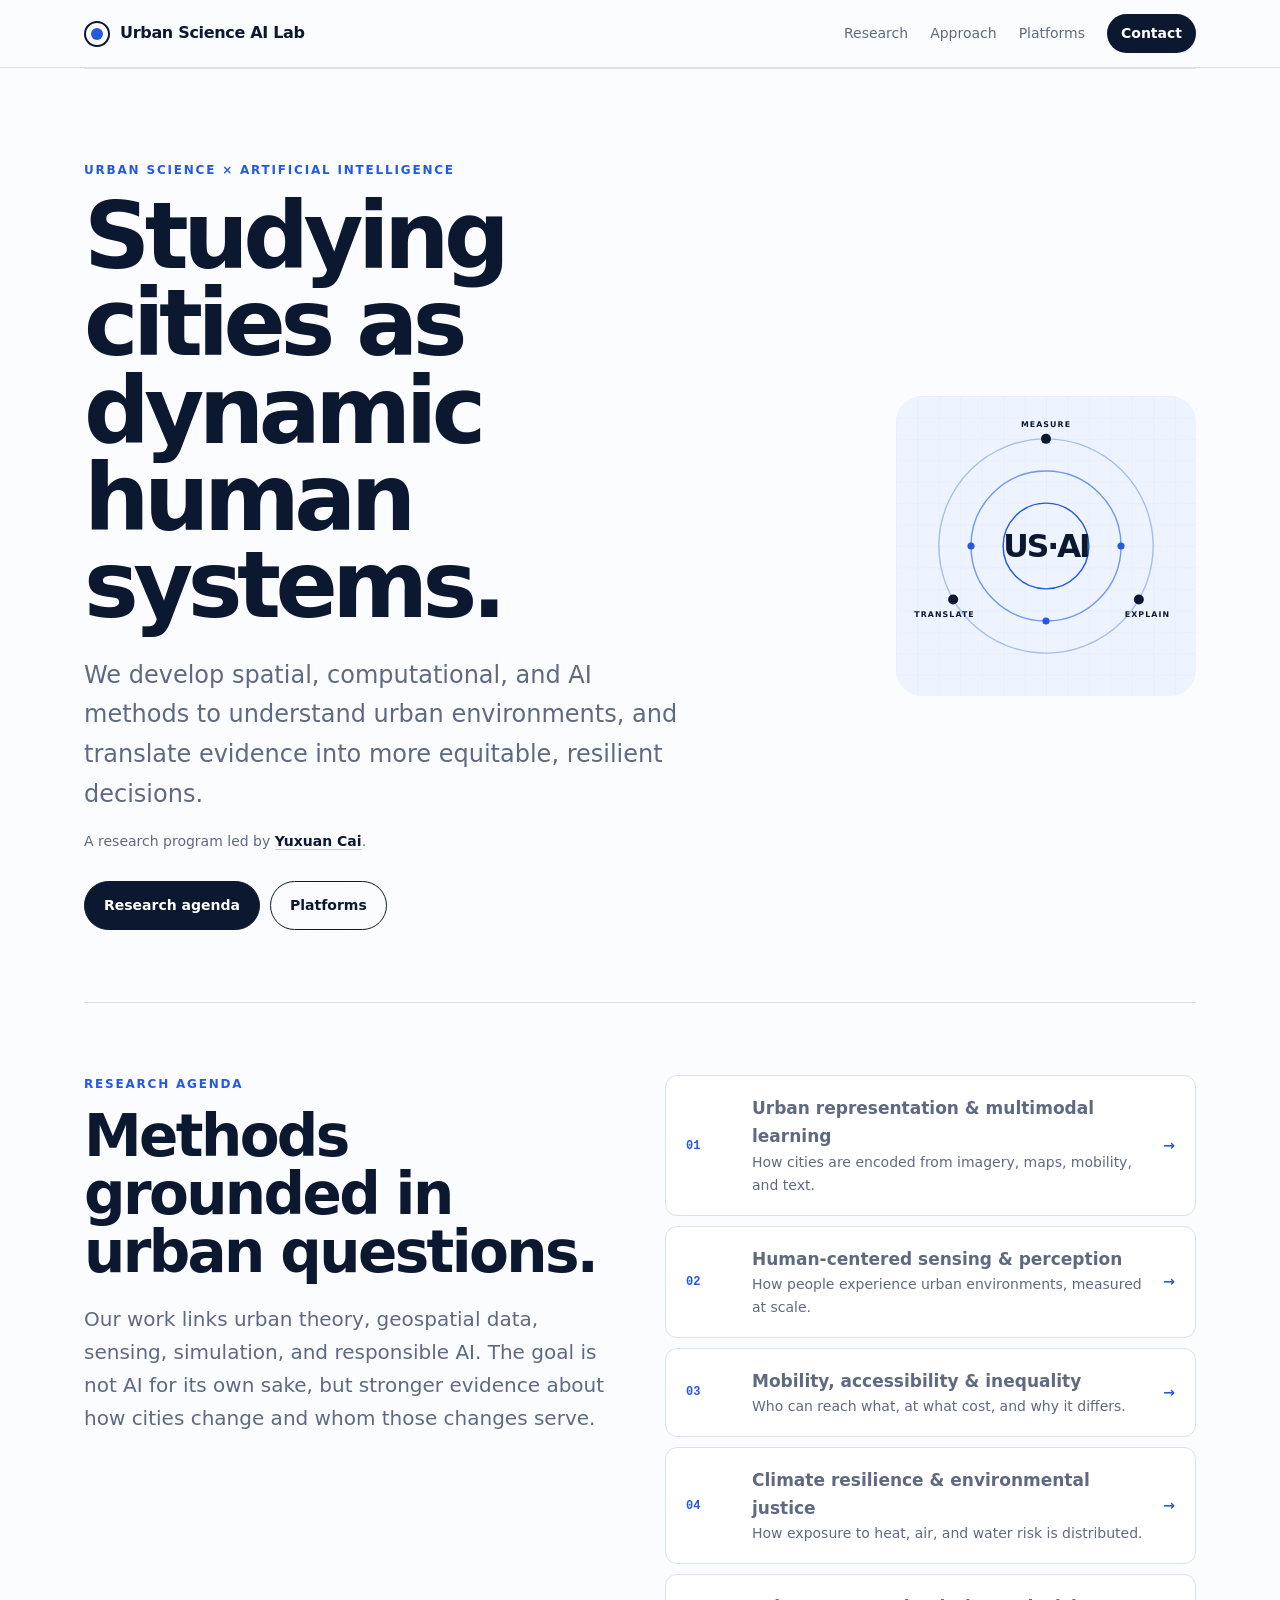
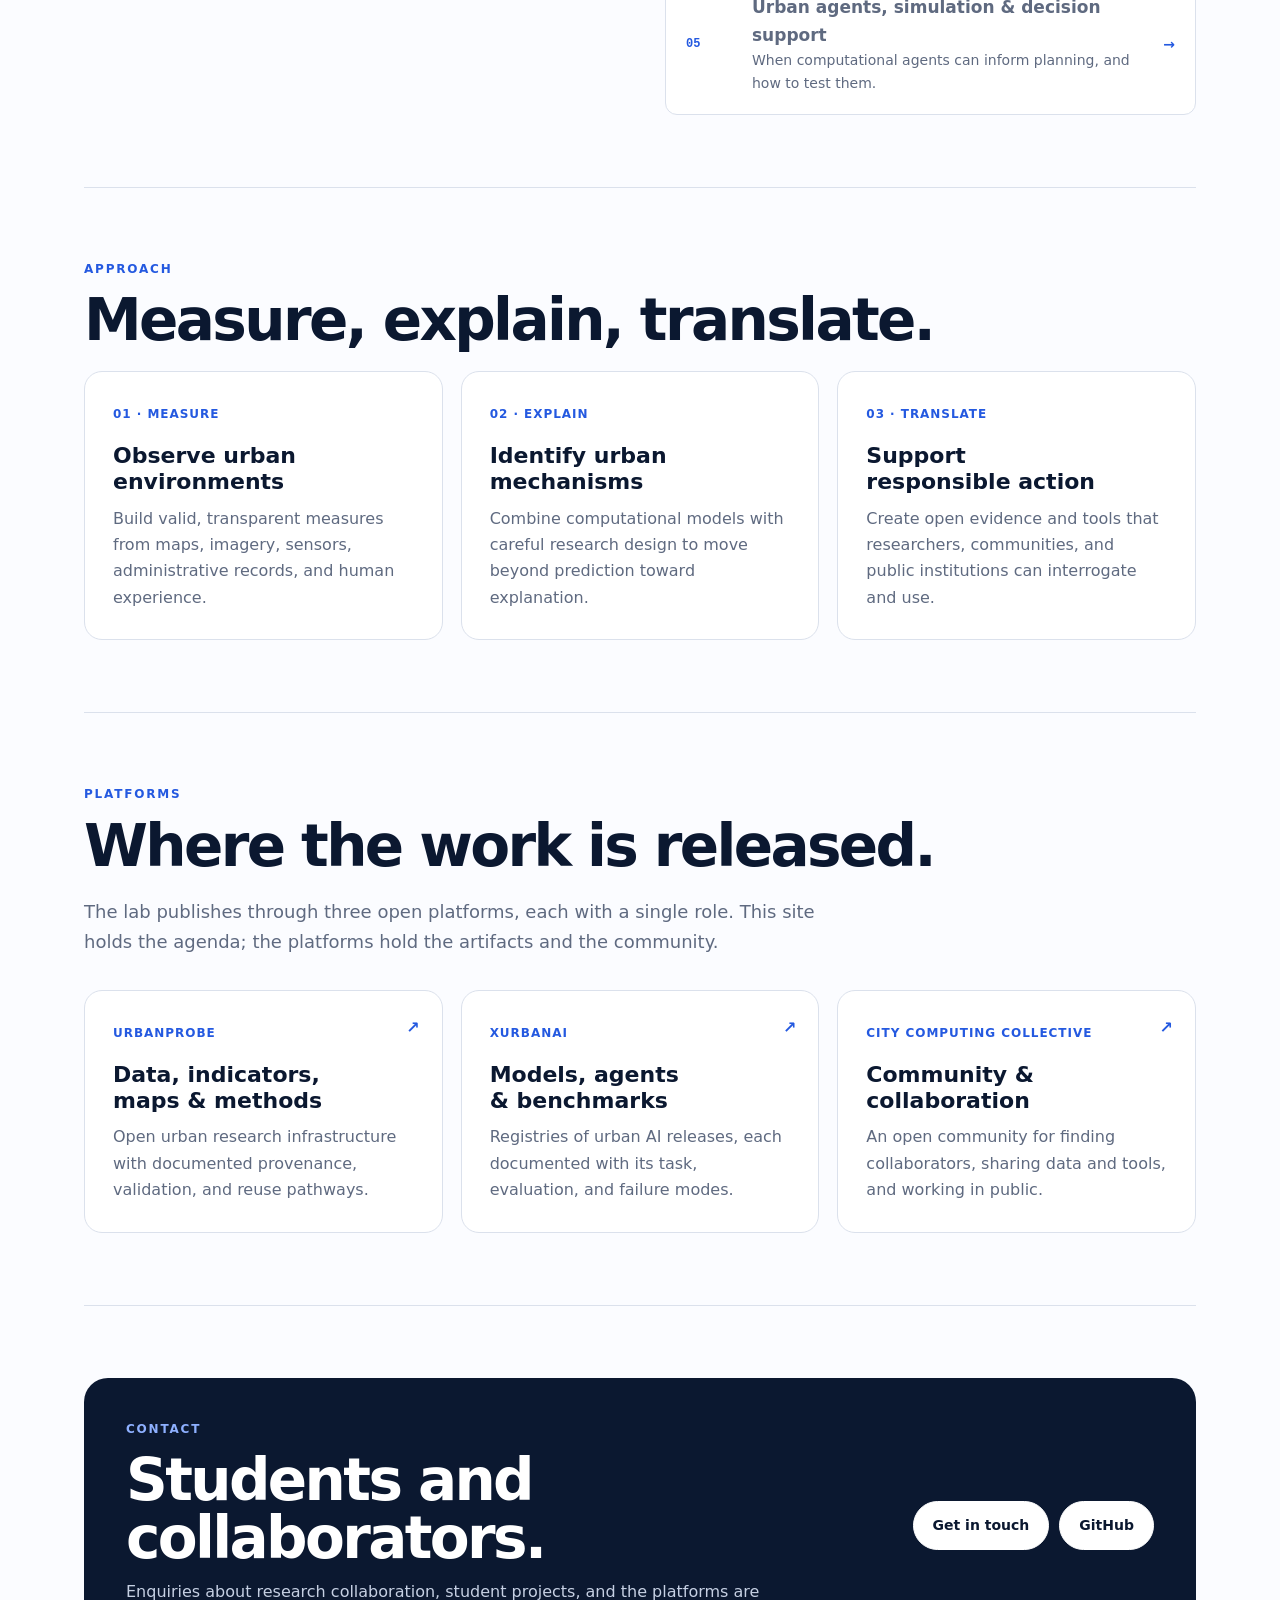
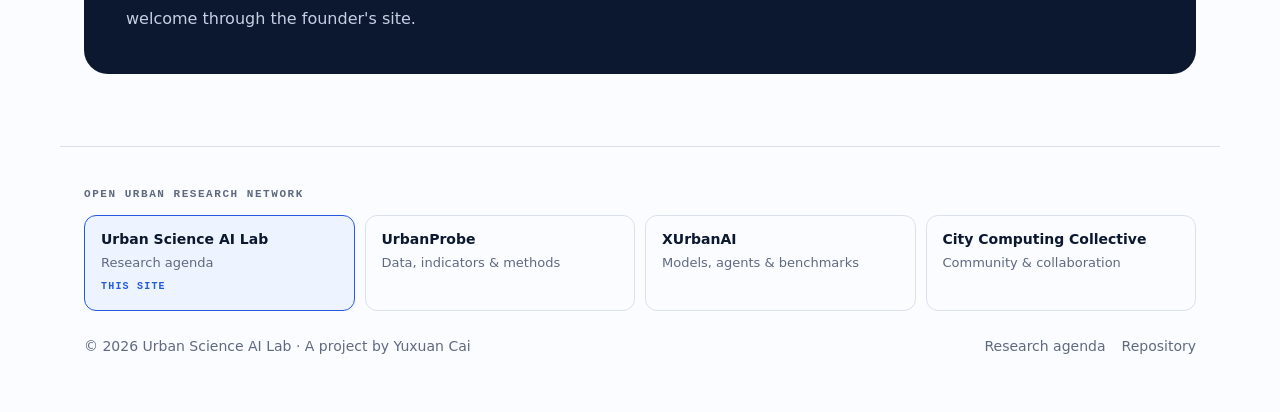
==== commit 0a63e5d4: "Add the network footer, social card, structured data, and contrast fixes - Footer lists the four sit" ====
--- a/index.html
+++ b/index.html
@@ -1,136 +1,175 @@
-<!doctype html>
-<html lang="en">
-<head>
-  <meta charset="utf-8">
-  <meta name="viewport" content="width=device-width,initial-scale=1">
-  <title>Urban Science AI Lab</title>
-  <meta name="description" content="Urban Science AI Lab studies cities as dynamic human systems, developing spatial, computational, and AI methods and translating evidence into more equitable, resilient decisions.">
-  <link rel="canonical" href="https://urbanscience.ai/">
-  <meta name="theme-color" content="#0b1830">
-  <meta property="og:type" content="website">
-  <meta property="og:site_name" content="Urban Science AI Lab">
-  <meta property="og:title" content="Urban Science AI Lab">
-  <meta property="og:description" content="Studying cities as dynamic human systems with spatial, computational, and AI methods.">
-  <meta property="og:url" content="https://urbanscience.ai/">
-  <meta name="twitter:card" content="summary">
-  <link rel="icon" href="data:image/svg+xml,%3Csvg xmlns='http://www.w3.org/2000/svg' viewBox='0 0 64 64'%3E%3Crect width='64' height='64' rx='14' fill='%230b1830'/%3E%3Ccircle cx='32' cy='32' r='17' fill='none' stroke='%23fbfcff' stroke-width='4'/%3E%3Ccircle cx='32' cy='32' r='8' fill='%232d66f5'/%3E%3C/svg%3E">
-  <link rel="stylesheet" href="assets/site.css">
-</head>
-<body>
-  <a class="skip" href="#main">Skip to content</a>
-  <header>
-    <div class="nav">
-      <a class="brand" href="index.html" aria-current="page"><span class="brand-mark" aria-hidden="true"></span>Urban Science AI Lab</a>
-      <button class="nav-toggle" type="button" aria-label="Menu" aria-expanded="false" aria-controls="site-nav"><span></span><span></span><span></span></button>
-      <nav id="site-nav" aria-label="Primary">
-        <a href="research.html">Research</a>
-        <a href="#approach">Approach</a>
-        <a href="#platforms">Platforms</a>
-        <a class="cta" href="#contact">Contact</a>
-      </nav>
-    </div>
-  </header>
-
-  <main id="main">
-    <section class="hero">
-      <div>
-        <div class="label">Urban Science × Artificial Intelligence</div>
-        <h1>Studying cities as dynamic human systems.</h1>
-        <p class="lead">We develop spatial, computational, and AI methods to understand urban environments, and translate evidence into more equitable, resilient decisions.</p>
-        <p class="byline">A research program led by <a href="https://yuxuancai.com">Yuxuan Cai</a>.</p>
-        <div class="actions">
-          <a class="button" href="research.html">Research agenda</a>
-          <a class="button ghost" href="#platforms">Platforms</a>
-        </div>
-      </div>
-      <div class="orbit" aria-hidden="true">
-        <svg viewBox="0 0 420 420" xmlns="http://www.w3.org/2000/svg">
-          <defs>
-            <pattern id="g" width="30" height="30" patternUnits="userSpaceOnUse"><path d="M30 0H0V30" fill="none" stroke="#dbe1ec" stroke-width="1"/></pattern>
-          </defs>
-          <rect width="420" height="420" rx="36" fill="#eef4ff"/>
-          <rect width="420" height="420" rx="36" fill="url(#g)" opacity=".7"/>
-          <g fill="none" stroke="#2d66f5" stroke-width="2">
-            <circle cx="210" cy="210" r="150" opacity=".35"/>
-            <circle cx="210" cy="210" r="105" opacity=".6"/>
-            <circle cx="210" cy="210" r="60"/>
-          </g>
-          <g fill="#0b1830">
-            <circle cx="210" cy="60" r="7"/><circle cx="340" cy="285" r="7"/><circle cx="80" cy="285" r="7"/>
-          </g>
-          <g fill="#2d66f5"><circle cx="315" cy="210" r="5"/><circle cx="105" cy="210" r="5"/><circle cx="210" cy="315" r="5"/></g>
-          <g font-family="Inter,system-ui,sans-serif" font-size="11" font-weight="800" letter-spacing="1.5" fill="#0b1830">
-            <text x="210" y="44" text-anchor="middle">MEASURE</text>
-            <text x="352" y="310" text-anchor="middle">EXPLAIN</text>
-            <text x="68" y="310" text-anchor="middle">TRANSLATE</text>
-          </g>
-          <text x="210" y="226" text-anchor="middle" font-family="Inter,system-ui,sans-serif" font-size="44" font-weight="900" letter-spacing="-3" fill="#0b1830">US·AI</text>
-        </svg>
-      </div>
-    </section>
-
-    <section id="agenda">
-      <div class="split">
-        <div>
-          <div class="label">Research agenda</div>
-          <h2>Methods grounded in urban questions.</h2>
-          <p>Our work links urban theory, geospatial data, sensing, simulation, and responsible AI. The goal is not AI for its own sake, but stronger evidence about how cities change and whom those changes serve.</p>
-        </div>
-        <div class="agenda">
-          <a class="direction" href="research.html#representation"><span class="num">01</span><span><strong>Urban representation &amp; multimodal learning</strong><span>How cities are encoded from imagery, maps, mobility, and text.</span></span><span class="more" aria-hidden="true">→</span></a>
-          <a class="direction" href="research.html#perception"><span class="num">02</span><span><strong>Human-centered sensing &amp; perception</strong><span>How people experience urban environments, measured at scale.</span></span><span class="more" aria-hidden="true">→</span></a>
-          <a class="direction" href="research.html#mobility"><span class="num">03</span><span><strong>Mobility, accessibility &amp; inequality</strong><span>Who can reach what, at what cost, and why it differs.</span></span><span class="more" aria-hidden="true">→</span></a>
-          <a class="direction" href="research.html#climate"><span class="num">04</span><span><strong>Climate resilience &amp; environmental justice</strong><span>How exposure to heat, air, and water risk is distributed.</span></span><span class="more" aria-hidden="true">→</span></a>
-          <a class="direction" href="research.html#agents"><span class="num">05</span><span><strong>Urban agents, simulation &amp; decision support</strong><span>When computational agents can inform planning, and how to test them.</span></span><span class="more" aria-hidden="true">→</span></a>
-        </div>
-      </div>
-    </section>
-
-    <section id="approach">
-      <div class="label">Approach</div>
-      <h2>Measure, explain, translate.</h2>
-      <div class="grid">
-        <article class="card"><span class="tag">01 · MEASURE</span><h3>Observe urban environments</h3><p>Build valid, transparent measures from maps, imagery, sensors, administrative records, and human experience.</p></article>
-        <article class="card"><span class="tag">02 · EXPLAIN</span><h3>Identify urban mechanisms</h3><p>Combine computational models with careful research design to move beyond prediction toward explanation.</p></article>
-        <article class="card"><span class="tag">03 · TRANSLATE</span><h3>Support responsible action</h3><p>Create open evidence and tools that researchers, communities, and public institutions can interrogate and use.</p></article>
-      </div>
-    </section>
-
-    <section id="platforms">
-      <div class="label">Platforms</div>
-      <h2>Where the work is released.</h2>
-      <p class="intro">The lab publishes through three open platforms, each with a single role. This site holds the agenda; the platforms hold the artifacts and the community.</p>
-      <div class="grid">
-        <a class="card" href="https://urbanprobe.com"><span class="tag">URBANPROBE</span><span class="more" aria-hidden="true">↗</span><h3>Data, indicators, maps &amp; methods</h3><p>Open urban research infrastructure with documented provenance, validation, and reuse pathways.</p></a>
-        <a class="card" href="https://xurbanai.com"><span class="tag">XURBANAI</span><span class="more" aria-hidden="true">↗</span><h3>Models, agents &amp; benchmarks</h3><p>Registries of urban AI releases, each documented with its task, evaluation, and failure modes.</p></a>
-        <a class="card" href="https://citycomputingcollective.com"><span class="tag">CITY COMPUTING COLLECTIVE</span><span class="more" aria-hidden="true">↗</span><h3>Community &amp; collaboration</h3><p>An open community for finding collaborators, sharing data and tools, and working in public.</p></a>
-      </div>
-    </section>
-
-    <section id="contact">
-      <div class="callout">
-        <div>
-          <div class="label">Contact</div>
-          <h2>Students and collaborators.</h2>
-          <p>Enquiries about research collaboration, student projects, and the platforms are welcome through the founder's site.</p>
-        </div>
-        <div class="actions">
-          <a class="button light" href="https://yuxuancai.com">Get in touch</a>
-          <a class="button light" href="https://github.com/Hamsterradcc/urbanscience.ai">GitHub</a>
-        </div>
-      </div>
-    </section>
-  </main>
-
-  <footer>
-    <span>© 2026 Urban Science AI Lab · A project by <a href="https://yuxuancai.com">Yuxuan Cai</a></span>
-    <div class="links">
-      <a href="https://urbanprobe.com">UrbanProbe</a>
-      <a href="https://xurbanai.com">XUrbanAI</a>
-      <a href="https://citycomputingcollective.com">City Computing Collective</a>
-      <a href="https://github.com/Hamsterradcc/urbanscience.ai">GitHub</a>
-    </div>
-  </footer>
-  <script src="assets/site.js"></script>
-</body>
-</html>
+<!doctype html>
+<html lang="en">
+<head>
+  <meta charset="utf-8">
+  <meta name="viewport" content="width=device-width,initial-scale=1">
+  <title>Urban Science AI Lab</title>
+  <meta name="description" content="Urban Science AI Lab studies cities as dynamic human systems, developing spatial, computational, and AI methods and translating evidence into more equitable, resilient decisions.">
+  <link rel="canonical" href="https://urbanscience.ai/">
+  <meta name="theme-color" content="#0b1830">
+  <meta property="og:type" content="website">
+  <meta property="og:site_name" content="Urban Science AI Lab">
+  <meta property="og:title" content="Urban Science AI Lab">
+  <meta property="og:description" content="Studying cities as dynamic human systems with spatial, computational, and AI methods.">
+  <meta property="og:url" content="https://urbanscience.ai/">
+  <meta property="og:image" content="https://urbanscience.ai/assets/og.png">
+  <meta property="og:image:width" content="1200">
+  <meta property="og:image:height" content="630">
+  <meta property="og:image:alt" content="Urban Science AI Lab: studying cities as dynamic human systems.">
+  <meta name="twitter:card" content="summary_large_image">
+  <link rel="icon" href="data:image/svg+xml,%3Csvg xmlns='http://www.w3.org/2000/svg' viewBox='0 0 64 64'%3E%3Crect width='64' height='64' rx='14' fill='%230b1830'/%3E%3Ccircle cx='32' cy='32' r='17' fill='none' stroke='%23fbfcff' stroke-width='4'/%3E%3Ccircle cx='32' cy='32' r='8' fill='%232459e0'/%3E%3C/svg%3E">
+  <link rel="stylesheet" href="assets/site.css">
+  <script type="application/ld+json">
+{
+    "@context": "https://schema.org",
+    "@type": "ResearchProject",
+    "name": "Urban Science AI Lab",
+    "url": "https://urbanscience.ai/",
+    "description": "A research program studying cities as dynamic human systems with spatial, computational, and AI methods.",
+    "founder": {
+      "@type": "Person",
+      "name": "Yuxuan Cai",
+      "url": "https://yuxuancai.com"
+    },
+    "subjectOf": [
+      {
+        "@type": "WebSite",
+        "name": "UrbanProbe",
+        "url": "https://urbanprobe.com/"
+      },
+      {
+        "@type": "WebSite",
+        "name": "XUrbanAI",
+        "url": "https://xurbanai.com/"
+      },
+      {
+        "@type": "WebSite",
+        "name": "City Computing Collective",
+        "url": "https://citycomputingcollective.com/"
+      }
+    ]
+  }
+  </script>
+</head>
+<body>
+  <a class="skip" href="#main">Skip to content</a>
+  <header>
+    <div class="nav">
+      <a class="brand" href="index.html" aria-current="page"><span class="brand-mark" aria-hidden="true"></span>Urban Science AI Lab</a>
+      <button class="nav-toggle" type="button" aria-label="Menu" aria-expanded="false" aria-controls="site-nav"><span></span><span></span><span></span></button>
+      <nav id="site-nav" aria-label="Primary">
+        <a href="research.html">Research</a>
+        <a href="#approach">Approach</a>
+        <a href="#platforms">Platforms</a>
+        <a class="cta" href="#contact">Contact</a>
+      </nav>
+    </div>
+  </header>
+
+  <main id="main">
+    <section class="hero">
+      <div>
+        <div class="label">Urban Science × Artificial Intelligence</div>
+        <h1>Studying cities as dynamic human systems.</h1>
+        <p class="lead">We develop spatial, computational, and AI methods to understand urban environments, and translate evidence into more equitable, resilient decisions.</p>
+        <p class="byline">A research program led by <a href="https://yuxuancai.com">Yuxuan Cai</a>.</p>
+        <div class="actions">
+          <a class="button" href="research.html">Research agenda</a>
+          <a class="button ghost" href="#platforms">Platforms</a>
+        </div>
+      </div>
+      <div class="orbit" aria-hidden="true">
+        <svg viewBox="0 0 420 420" xmlns="http://www.w3.org/2000/svg">
+          <defs>
+            <pattern id="g" width="30" height="30" patternUnits="userSpaceOnUse"><path d="M30 0H0V30" fill="none" stroke="#dbe1ec" stroke-width="1"/></pattern>
+          </defs>
+          <rect width="420" height="420" rx="36" fill="#eef4ff"/>
+          <rect width="420" height="420" rx="36" fill="url(#g)" opacity=".7"/>
+          <g fill="none" stroke="#2459e0" stroke-width="2">
+            <circle cx="210" cy="210" r="150" opacity=".35"/>
+            <circle cx="210" cy="210" r="105" opacity=".6"/>
+            <circle cx="210" cy="210" r="60"/>
+          </g>
+          <g fill="#0b1830">
+            <circle cx="210" cy="60" r="7"/><circle cx="340" cy="285" r="7"/><circle cx="80" cy="285" r="7"/>
+          </g>
+          <g fill="#2459e0"><circle cx="315" cy="210" r="5"/><circle cx="105" cy="210" r="5"/><circle cx="210" cy="315" r="5"/></g>
+          <g font-family="Inter,system-ui,sans-serif" font-size="11" font-weight="800" letter-spacing="1.5" fill="#0b1830">
+            <text x="210" y="44" text-anchor="middle">MEASURE</text>
+            <text x="352" y="310" text-anchor="middle">EXPLAIN</text>
+            <text x="68" y="310" text-anchor="middle">TRANSLATE</text>
+          </g>
+          <text x="210" y="226" text-anchor="middle" font-family="Inter,system-ui,sans-serif" font-size="44" font-weight="900" letter-spacing="-3" fill="#0b1830">US·AI</text>
+        </svg>
+      </div>
+    </section>
+
+    <section id="agenda">
+      <div class="split">
+        <div>
+          <div class="label">Research agenda</div>
+          <h2>Methods grounded in urban questions.</h2>
+          <p>Our work links urban theory, geospatial data, sensing, simulation, and responsible AI. The goal is not AI for its own sake, but stronger evidence about how cities change and whom those changes serve.</p>
+        </div>
+        <div class="agenda">
+          <a class="direction" href="research.html#representation"><span class="num">01</span><span><strong>Urban representation &amp; multimodal learning</strong><span>How cities are encoded from imagery, maps, mobility, and text.</span></span><span class="more" aria-hidden="true">→</span></a>
+          <a class="direction" href="research.html#perception"><span class="num">02</span><span><strong>Human-centered sensing &amp; perception</strong><span>How people experience urban environments, measured at scale.</span></span><span class="more" aria-hidden="true">→</span></a>
+          <a class="direction" href="research.html#mobility"><span class="num">03</span><span><strong>Mobility, accessibility &amp; inequality</strong><span>Who can reach what, at what cost, and why it differs.</span></span><span class="more" aria-hidden="true">→</span></a>
+          <a class="direction" href="research.html#climate"><span class="num">04</span><span><strong>Climate resilience &amp; environmental justice</strong><span>How exposure to heat, air, and water risk is distributed.</span></span><span class="more" aria-hidden="true">→</span></a>
+          <a class="direction" href="research.html#agents"><span class="num">05</span><span><strong>Urban agents, simulation &amp; decision support</strong><span>When computational agents can inform planning, and how to test them.</span></span><span class="more" aria-hidden="true">→</span></a>
+        </div>
+      </div>
+    </section>
+
+    <section id="approach">
+      <div class="label">Approach</div>
+      <h2>Measure, explain, translate.</h2>
+      <div class="grid">
+        <article class="card"><span class="tag">01 · MEASURE</span><h3>Observe urban environments</h3><p>Build valid, transparent measures from maps, imagery, sensors, administrative records, and human experience.</p></article>
+        <article class="card"><span class="tag">02 · EXPLAIN</span><h3>Identify urban mechanisms</h3><p>Combine computational models with careful research design to move beyond prediction toward explanation.</p></article>
+        <article class="card"><span class="tag">03 · TRANSLATE</span><h3>Support responsible action</h3><p>Create open evidence and tools that researchers, communities, and public institutions can interrogate and use.</p></article>
+      </div>
+    </section>
+
+    <section id="platforms">
+      <div class="label">Platforms</div>
+      <h2>Where the work is released.</h2>
+      <p class="intro">The lab publishes through three open platforms, each with a single role. This site holds the agenda; the platforms hold the artifacts and the community.</p>
+      <div class="grid">
+        <a class="card" href="https://urbanprobe.com"><span class="tag">URBANPROBE</span><span class="more" aria-hidden="true">↗</span><h3>Data, indicators, maps &amp; methods</h3><p>Open urban research infrastructure with documented provenance, validation, and reuse pathways.</p></a>
+        <a class="card" href="https://xurbanai.com"><span class="tag">XURBANAI</span><span class="more" aria-hidden="true">↗</span><h3>Models, agents &amp; benchmarks</h3><p>Registries of urban AI releases, each documented with its task, evaluation, and failure modes.</p></a>
+        <a class="card" href="https://citycomputingcollective.com"><span class="tag">CITY COMPUTING COLLECTIVE</span><span class="more" aria-hidden="true">↗</span><h3>Community &amp; collaboration</h3><p>An open community for finding collaborators, sharing data and tools, and working in public.</p></a>
+      </div>
+    </section>
+
+    <section id="contact">
+      <div class="callout">
+        <div>
+          <div class="label">Contact</div>
+          <h2>Students and collaborators.</h2>
+          <p>Enquiries about research collaboration, student projects, and the platforms are welcome through the founder's site.</p>
+        </div>
+        <div class="actions">
+          <a class="button light" href="https://yuxuancai.com">Get in touch</a>
+          <a class="button light" href="https://github.com/Hamsterradcc/urbanscience.ai">GitHub</a>
+        </div>
+      </div>
+    </section>
+  </main>
+
+  <footer>
+    <p class="network-title" id="network-title">Open urban research network</p>
+    <ul class="network" aria-labelledby="network-title">
+        <li><div class="here"><strong>Urban Science AI Lab</strong><span>Research agenda</span><small>This site</small></div></li>
+        <li><a href="https://urbanprobe.com"><strong>UrbanProbe</strong><span>Data, indicators &amp; methods</span></a></li>
+        <li><a href="https://xurbanai.com"><strong>XUrbanAI</strong><span>Models, agents &amp; benchmarks</span></a></li>
+        <li><a href="https://citycomputingcollective.com"><strong>City Computing Collective</strong><span>Community &amp; collaboration</span></a></li>
+    </ul>
+    <div class="footer-base">
+      <span>&copy; 2026 Urban Science AI Lab &middot; A project by <a href="https://yuxuancai.com">Yuxuan Cai</a></span>
+      <div class="links"><a href="research.html">Research agenda</a><a href="https://github.com/Hamsterradcc/urbanscience.ai">Repository</a></div>
+    </div>
+  </footer>
+  <script src="assets/site.js"></script>
+</body>
+</html>
--- a/assets/site.css
+++ b/assets/site.css
@@ -1,141 +1,152 @@
-/* Urban Science AI Lab — site stylesheet
-   Order: tokens → base → header/nav → buttons → hero → page hero → sections → cards → agenda → footer → responsive */
-:root{
-  --navy:#0b1830;--navy-2:#15244a;--blue:#2d66f5;--blue-2:#1f4fcf;--sky:#dfeaff;--sky-2:#eef4ff;
-  --white:#fbfcff;--surface:#ffffff;--muted:#68738a;--line:#dbe1ec;--line-2:#c3cde0;
-  --radius:18px;--radius-s:12px;--max:1160px;--pad:24px;
-  --sans:Inter,ui-sans-serif,system-ui,-apple-system,"Segoe UI",sans-serif;
-  --mono:ui-monospace,SFMono-Regular,Menlo,Consolas,monospace;
-}
-*{box-sizing:border-box}
-html{scroll-behavior:smooth}
-body{margin:0;color:var(--navy);background:var(--white);font:16px/1.65 var(--sans);-webkit-font-smoothing:antialiased}
-a{color:inherit}
-h1,h2,h3{text-wrap:balance;margin:0}
-p{margin:0}
-:focus-visible{outline:2px solid var(--blue);outline-offset:3px;border-radius:4px}
-.skip{position:absolute;left:-999px;top:8px;z-index:50;background:var(--navy);color:#fff;padding:8px 12px;border-radius:8px;font-weight:800;text-decoration:none}
-.skip:focus{left:12px}
-
-/* header / nav */
-header{position:sticky;top:0;z-index:20;background:rgba(251,252,255,.9);backdrop-filter:blur(14px);border-bottom:1px solid var(--line)}
-.nav{position:relative;max-width:var(--max);margin:auto;padding:14px var(--pad);display:flex;justify-content:space-between;align-items:center;gap:20px}
-.brand{display:flex;align-items:center;gap:10px;text-decoration:none;font-weight:850;letter-spacing:-.02em;white-space:nowrap}
-.brand-mark{width:26px;height:26px;border-radius:50%;border:2px solid var(--navy);position:relative;flex:0 0 auto}
-.brand-mark:before{content:"";position:absolute;inset:5px;border-radius:50%;background:var(--blue)}
-.nav nav{display:flex;gap:22px;align-items:center}
-.nav nav a{position:relative;text-decoration:none;color:var(--muted);font-size:14px;white-space:nowrap}
-.nav nav a:hover,.nav nav a[aria-current="page"]{color:var(--navy)}
-.nav nav a[aria-current="page"]:after{content:"";position:absolute;left:0;right:0;bottom:-8px;height:2px;background:var(--blue);border-radius:2px}
-.nav nav a.cta{background:var(--navy);color:#fff;padding:8px 14px;border-radius:999px;font-weight:750}
-.nav nav a.cta:hover{background:var(--blue)}
-.nav-toggle{display:none;background:none;border:1px solid var(--line-2);color:var(--navy);border-radius:10px;width:40px;height:36px;cursor:pointer;padding:0}
-.nav-toggle span{display:block;width:18px;height:2px;background:currentColor;margin:3px auto;transition:.2s}
-.nav-toggle[aria-expanded="true"] span:nth-child(1){transform:translateY(5px) rotate(45deg)}
-.nav-toggle[aria-expanded="true"] span:nth-child(2){opacity:0}
-.nav-toggle[aria-expanded="true"] span:nth-child(3){transform:translateY(-5px) rotate(-45deg)}
-
-main{max-width:var(--max);margin:auto;padding:0 var(--pad)}
-.label{font-size:12px;letter-spacing:.15em;text-transform:uppercase;color:var(--blue);font-weight:850;margin-bottom:12px}
-.lead{font-size:clamp(18px,2.2vw,24px);color:var(--muted);max-width:760px}
-.intro{color:var(--muted);max-width:760px;margin:0 0 34px;font-size:18px}
-.byline{margin-top:16px;font-size:14px;color:var(--muted)}
-.byline a{color:var(--navy);font-weight:700;text-decoration:none;border-bottom:1px solid var(--line-2)}
-.byline a:hover{border-color:var(--blue);color:var(--blue)}
-
-/* buttons */
-.button{display:inline-flex;align-items:center;gap:8px;background:var(--navy);color:#fff;padding:12px 19px;border-radius:999px;text-decoration:none;font-weight:750;font-size:14px;border:1px solid var(--navy);transition:.18s ease}
-.button:hover{background:var(--blue);border-color:var(--blue)}
-.button.ghost{background:transparent;color:var(--navy)}
-.button.ghost:hover{background:var(--sky-2);color:var(--navy)}
-.button.light{background:#fff;color:var(--navy);border-color:#fff}
-.button.light:hover{background:var(--sky)}
-.actions{display:flex;gap:10px;flex-wrap:wrap;margin-top:28px}
-
-/* hero */
-.hero{padding:92px 0 72px;display:grid;grid-template-columns:1.15fr .85fr;gap:70px;align-items:center}
-.hero h1{font-size:clamp(50px,7.6vw,92px);line-height:.95;letter-spacing:-.06em;margin:6px 0 26px}
-.orbit{position:relative;aspect-ratio:1;max-width:420px;margin-left:auto}
-.orbit svg{width:100%;height:100%;display:block}
-
-/* page hero (subpages) */
-.page-hero{padding:64px 0 44px;display:grid;grid-template-columns:1.2fr .8fr;gap:44px;align-items:end;border-bottom:1px solid var(--line)}
-.page-hero h1{font-size:clamp(40px,5.4vw,70px);line-height:.96;letter-spacing:-.05em;margin:6px 0 18px}
-.note{background:var(--navy);color:#fff;border-radius:var(--radius);padding:24px;border-top:4px solid var(--blue)}
-.note strong{display:block;font-size:18px;margin-bottom:6px}
-.note p{color:#c6d0e3;font-size:14px}
-
-/* sections */
-section{padding:72px 0;border-top:1px solid var(--line)}
-.page-hero+section{border-top:0}
-section h2{font-size:clamp(34px,4.6vw,58px);line-height:1;letter-spacing:-.045em;margin:0 0 22px}
-.grid{display:grid;grid-template-columns:repeat(3,1fr);gap:18px}
-.grid.two{grid-template-columns:repeat(2,1fr)}
-.card{position:relative;display:block;padding:28px;border:1px solid var(--line);border-radius:var(--radius);background:var(--surface);text-decoration:none;transition:.18s ease}
-a.card:hover{border-color:var(--line-2);box-shadow:0 14px 40px rgba(11,24,48,.08);transform:translateY(-2px)}
-.card .tag{font-size:12px;font-weight:850;color:var(--blue);letter-spacing:.08em}
-.card h3{font-size:22px;line-height:1.2;margin:16px 0 10px}
-.card p{color:var(--muted)}
-.card .more{position:absolute;right:22px;top:24px;color:var(--blue);font-weight:900}
-.split{display:grid;grid-template-columns:1fr 1fr;gap:50px;align-items:start}
-.split p{font-size:20px;color:var(--muted)}
-
-/* agenda list (index) */
-.agenda{display:grid;gap:10px}
-.direction{display:grid;grid-template-columns:48px 1fr auto;gap:18px;align-items:center;padding:18px 20px;border:1px solid var(--line);border-radius:var(--radius-s);background:var(--surface);text-decoration:none;transition:.18s}
-.direction:hover{border-color:var(--line-2);background:var(--sky-2)}
-.direction .num{font:700 12px var(--mono);color:var(--blue)}
-.direction strong{display:block;font-size:17px;font-weight:720}
-.direction span{color:var(--muted);font-size:14px}
-.direction .more{color:var(--blue);font-weight:900}
-
-/* research page */
-.topic{display:grid;grid-template-columns:.9fr 1.1fr;gap:50px;align-items:start}
-.topic .question{font-size:clamp(22px,2.4vw,28px);line-height:1.3;letter-spacing:-.02em;font-weight:650;margin:0 0 14px}
-.topic .lead{font-size:17px}
-.facets{display:grid;grid-template-columns:repeat(3,1fr);gap:12px}
-.facet{background:var(--sky-2);border:1px solid var(--line);border-radius:var(--radius-s);padding:16px 18px}
-.facet dt{font-size:11px;letter-spacing:.14em;text-transform:uppercase;color:var(--blue);font-weight:850;margin-bottom:8px}
-.facet dd{margin:0;color:var(--muted);font-size:14px}
-.topic-nav{display:flex;gap:8px;flex-wrap:wrap;margin-top:22px}
-.topic-nav a{text-decoration:none;font-size:13px;padding:8px 12px;border:1px solid var(--line);border-radius:999px;background:var(--surface);color:var(--navy)}
-.topic-nav a:hover{border-color:var(--blue);color:var(--blue)}
-
-/* callout / contact */
-.callout{background:var(--navy);color:#fff;padding:42px;border-radius:24px;display:grid;grid-template-columns:1fr auto;gap:24px;align-items:center}
-.callout .label{color:#8eb0ff}
-.callout h2{margin:0}
-.callout p{color:#c6d0e3;margin:12px 0 0;max-width:640px}
-.callout .actions{margin-top:0}
-
-/* footer */
-footer{max-width:var(--max);margin:auto;padding:34px var(--pad) 54px;color:var(--muted);display:flex;justify-content:space-between;gap:20px;font-size:14px;border-top:1px solid var(--line)}
-footer a{text-decoration:none}
-footer a:hover{color:var(--navy)}
-.links{display:flex;gap:16px;flex-wrap:wrap}
-
-/* responsive */
-@media(max-width:900px){
-  .hero{grid-template-columns:1fr;padding-top:60px;gap:40px}
-  .orbit{max-width:320px;margin:0}
-  .page-hero,.split,.topic{grid-template-columns:1fr;gap:24px}
-  .page-hero{padding-top:44px}
-  .grid,.grid.two{grid-template-columns:1fr}
-  .facets{grid-template-columns:1fr}
-}
-@media(max-width:720px){
-  .nav{padding:12px 16px}
-  .nav-toggle{display:block}
-  .nav nav{display:none;position:absolute;left:0;right:0;top:100%;flex-direction:column;align-items:stretch;gap:0;background:var(--white);border-bottom:1px solid var(--line);padding:6px 16px 14px}
-  .nav nav.open{display:flex}
-  .nav nav a{padding:12px 4px;border-bottom:1px solid var(--line);font-size:15px}
-  .nav nav a[aria-current="page"]:after{display:none}
-  .nav nav a.cta{margin-top:10px;justify-content:center;display:inline-flex;border-bottom:1px solid var(--navy)}
-  main{padding:0 16px}
-  .hero h1{font-size:clamp(42px,13vw,60px)}
-  section{padding:52px 0}
-  .direction{grid-template-columns:36px 1fr auto;gap:12px;padding:16px}
-  .callout{grid-template-columns:1fr;padding:30px}
-  footer{flex-direction:column;padding-left:16px;padding-right:16px}
-}
-@media(prefers-reduced-motion:reduce){*{animation:none!important;transition:none!important}html{scroll-behavior:auto}}
+/* Urban Science AI Lab — site stylesheet
+   Order: tokens → base → header/nav → buttons → hero → page hero → sections → cards → agenda → footer → responsive */
+:root{
+  --navy:#0b1830;--navy-2:#15244a;--blue:#2459e0;--blue-2:#1f4fcf;--sky:#dfeaff;--sky-2:#eef4ff;
+  --white:#fbfcff;--surface:#ffffff;--muted:#5f6a80;--line:#dbe1ec;--line-2:#c3cde0;
+  --radius:18px;--radius-s:12px;--max:1160px;--pad:24px;
+  --sans:Inter,ui-sans-serif,system-ui,-apple-system,"Segoe UI",sans-serif;
+  --mono:ui-monospace,SFMono-Regular,Menlo,Consolas,monospace;
+}
+*{box-sizing:border-box}
+html{scroll-behavior:smooth}
+body{margin:0;color:var(--navy);background:var(--white);font:16px/1.65 var(--sans);-webkit-font-smoothing:antialiased}
+a{color:inherit}
+h1,h2,h3{text-wrap:balance;margin:0}
+p{margin:0}
+:focus-visible{outline:2px solid var(--blue);outline-offset:3px;border-radius:4px}
+.skip{position:absolute;left:-999px;top:8px;z-index:50;background:var(--navy);color:#fff;padding:8px 12px;border-radius:8px;font-weight:800;text-decoration:none}
+.skip:focus{left:12px}
+
+/* header / nav */
+header{position:sticky;top:0;z-index:20;background:rgba(251,252,255,.9);backdrop-filter:blur(14px);border-bottom:1px solid var(--line)}
+.nav{position:relative;max-width:var(--max);margin:auto;padding:14px var(--pad);display:flex;justify-content:space-between;align-items:center;gap:20px}
+.brand{display:flex;align-items:center;gap:10px;text-decoration:none;font-weight:850;letter-spacing:-.02em;white-space:nowrap}
+.brand-mark{width:26px;height:26px;border-radius:50%;border:2px solid var(--navy);position:relative;flex:0 0 auto}
+.brand-mark:before{content:"";position:absolute;inset:5px;border-radius:50%;background:var(--blue)}
+.nav nav{display:flex;gap:22px;align-items:center}
+.nav nav a{position:relative;text-decoration:none;color:var(--muted);font-size:14px;white-space:nowrap}
+.nav nav a:hover,.nav nav a[aria-current="page"]{color:var(--navy)}
+.nav nav a[aria-current="page"]:after{content:"";position:absolute;left:0;right:0;bottom:-8px;height:2px;background:var(--blue);border-radius:2px}
+.nav nav a.cta{background:var(--navy);color:#fff;padding:8px 14px;border-radius:999px;font-weight:750}
+.nav nav a.cta:hover{background:var(--blue)}
+.nav-toggle{display:none;background:none;border:1px solid var(--line-2);color:var(--navy);border-radius:10px;width:40px;height:36px;cursor:pointer;padding:0}
+.nav-toggle span{display:block;width:18px;height:2px;background:currentColor;margin:3px auto;transition:.2s}
+.nav-toggle[aria-expanded="true"] span:nth-child(1){transform:translateY(5px) rotate(45deg)}
+.nav-toggle[aria-expanded="true"] span:nth-child(2){opacity:0}
+.nav-toggle[aria-expanded="true"] span:nth-child(3){transform:translateY(-5px) rotate(-45deg)}
+
+main{max-width:var(--max);margin:auto;padding:0 var(--pad)}
+.label{font-size:12px;letter-spacing:.15em;text-transform:uppercase;color:var(--blue);font-weight:850;margin-bottom:12px}
+.lead{font-size:clamp(18px,2.2vw,24px);color:var(--muted);max-width:760px}
+.intro{color:var(--muted);max-width:760px;margin:0 0 34px;font-size:18px}
+.byline{margin-top:16px;font-size:14px;color:var(--muted)}
+.byline a{color:var(--navy);font-weight:700;text-decoration:none;border-bottom:1px solid var(--line-2)}
+.byline a:hover{border-color:var(--blue);color:var(--blue)}
+
+/* buttons */
+.button{display:inline-flex;align-items:center;gap:8px;background:var(--navy);color:#fff;padding:12px 19px;border-radius:999px;text-decoration:none;font-weight:750;font-size:14px;border:1px solid var(--navy);transition:.18s ease}
+.button:hover{background:var(--blue);border-color:var(--blue)}
+.button.ghost{background:transparent;color:var(--navy)}
+.button.ghost:hover{background:var(--sky-2);color:var(--navy)}
+.button.light{background:#fff;color:var(--navy);border-color:#fff}
+.button.light:hover{background:var(--sky)}
+.actions{display:flex;gap:10px;flex-wrap:wrap;margin-top:28px}
+
+/* hero */
+.hero{padding:92px 0 72px;display:grid;grid-template-columns:1.15fr .85fr;gap:70px;align-items:center}
+.hero h1{font-size:clamp(50px,7.6vw,92px);line-height:.95;letter-spacing:-.06em;margin:6px 0 26px}
+.orbit{position:relative;aspect-ratio:1;max-width:420px;margin-left:auto}
+.orbit svg{width:100%;height:100%;display:block}
+
+/* page hero (subpages) */
+.page-hero{padding:64px 0 44px;display:grid;grid-template-columns:1.2fr .8fr;gap:44px;align-items:end;border-bottom:1px solid var(--line)}
+.page-hero h1{font-size:clamp(40px,5.4vw,70px);line-height:.96;letter-spacing:-.05em;margin:6px 0 18px}
+.note{background:var(--navy);color:#fff;border-radius:var(--radius);padding:24px;border-top:4px solid var(--blue)}
+.note strong{display:block;font-size:18px;margin-bottom:6px}
+.note p{color:#c6d0e3;font-size:14px}
+
+/* sections */
+section{padding:72px 0;border-top:1px solid var(--line)}
+.page-hero+section{border-top:0}
+section h2{font-size:clamp(34px,4.6vw,58px);line-height:1;letter-spacing:-.045em;margin:0 0 22px}
+.grid{display:grid;grid-template-columns:repeat(3,1fr);gap:18px}
+.grid.two{grid-template-columns:repeat(2,1fr)}
+.card{position:relative;display:block;padding:28px;border:1px solid var(--line);border-radius:var(--radius);background:var(--surface);text-decoration:none;transition:.18s ease}
+a.card:hover{border-color:var(--line-2);box-shadow:0 14px 40px rgba(11,24,48,.08);transform:translateY(-2px)}
+.card .tag{font-size:12px;font-weight:850;color:var(--blue);letter-spacing:.08em}
+.card h3{font-size:22px;line-height:1.2;margin:16px 0 10px}
+.card p{color:var(--muted)}
+.card .more{position:absolute;right:22px;top:24px;color:var(--blue);font-weight:900}
+.split{display:grid;grid-template-columns:1fr 1fr;gap:50px;align-items:start}
+.split p{font-size:20px;color:var(--muted)}
+
+/* agenda list (index) */
+.agenda{display:grid;gap:10px}
+.direction{display:grid;grid-template-columns:48px 1fr auto;gap:18px;align-items:center;padding:18px 20px;border:1px solid var(--line);border-radius:var(--radius-s);background:var(--surface);text-decoration:none;transition:.18s}
+.direction:hover{border-color:var(--line-2);background:var(--sky-2)}
+.direction .num{font:700 12px var(--mono);color:var(--blue)}
+.direction strong{display:block;font-size:17px;font-weight:720}
+.direction span{color:var(--muted);font-size:14px}
+.direction .more{color:var(--blue);font-weight:900}
+
+/* research page */
+.topic{display:grid;grid-template-columns:.9fr 1.1fr;gap:50px;align-items:start}
+.topic .question{font-size:clamp(22px,2.4vw,28px);line-height:1.3;letter-spacing:-.02em;font-weight:650;margin:0 0 14px}
+.topic .lead{font-size:17px}
+.facets{display:grid;grid-template-columns:repeat(3,1fr);gap:12px}
+.facet{background:var(--sky-2);border:1px solid var(--line);border-radius:var(--radius-s);padding:16px 18px}
+.facet dt{font-size:11px;letter-spacing:.14em;text-transform:uppercase;color:var(--blue);font-weight:850;margin-bottom:8px}
+.facet dd{margin:0;color:var(--muted);font-size:14px}
+.topic-nav{display:flex;gap:8px;flex-wrap:wrap;margin-top:22px}
+.topic-nav a{text-decoration:none;font-size:13px;padding:8px 12px;border:1px solid var(--line);border-radius:999px;background:var(--surface);color:var(--navy)}
+.topic-nav a:hover{border-color:var(--blue);color:var(--blue)}
+
+/* callout / contact */
+.callout{background:var(--navy);color:#fff;padding:42px;border-radius:24px;display:grid;grid-template-columns:1fr auto;gap:24px;align-items:center}
+.callout .label{color:#8eb0ff}
+.callout h2{margin:0}
+.callout p{color:#c6d0e3;margin:12px 0 0;max-width:640px}
+.callout .actions{margin-top:0}
+
+/* footer: the sibling-site network, then the base line */
+footer{position:relative;z-index:1;max-width:var(--max);margin:auto;padding:40px var(--pad) 54px;color:var(--muted);font-size:14px;border-top:1px solid var(--line)}
+footer a{text-decoration:none}
+footer a:hover{color:var(--navy)}
+.network-title{font:800 11px/1.3 var(--mono);letter-spacing:.14em;text-transform:uppercase;margin:0 0 14px}
+.network{list-style:none;margin:0;padding:0;display:grid;grid-template-columns:repeat(4,1fr);gap:10px}
+.network a,.network .here{display:block;height:100%;padding:14px 16px;border:1px solid var(--line);border-radius:12px;transition:.18s ease}
+.network a:hover{border-color:var(--line-2);background:var(--sky-2);color:inherit}
+.network strong{display:block;color:var(--navy);font-size:14px;line-height:1.3}
+.network span{display:block;font-size:13px;margin-top:3px}
+.network .here{border-color:var(--blue);background:var(--sky-2)}
+.network .here small{display:inline-block;margin-top:8px;font:700 10px/1 var(--mono);letter-spacing:.12em;text-transform:uppercase;color:var(--blue)}
+.footer-base{display:flex;justify-content:space-between;gap:12px 20px;flex-wrap:wrap;margin-top:24px}
+.links{display:flex;gap:16px;flex-wrap:wrap}
+@media(max-width:900px){.network{grid-template-columns:repeat(2,1fr)}}
+@media(max-width:520px){.network{grid-template-columns:1fr}}
+
+/* responsive */
+@media(max-width:900px){
+  .hero{grid-template-columns:1fr;padding-top:60px;gap:40px}
+  .orbit{max-width:320px;margin:0}
+  .page-hero,.split,.topic{grid-template-columns:1fr;gap:24px}
+  .page-hero{padding-top:44px}
+  .grid,.grid.two{grid-template-columns:1fr}
+  .facets{grid-template-columns:1fr}
+}
+@media(max-width:720px){
+  .nav{padding:12px 16px}
+  .nav-toggle{display:block}
+  .nav nav{display:none;position:absolute;left:0;right:0;top:100%;flex-direction:column;align-items:stretch;gap:0;background:var(--white);border-bottom:1px solid var(--line);padding:6px 16px 14px}
+  .nav nav.open{display:flex}
+  .nav nav a{padding:12px 4px;border-bottom:1px solid var(--line);font-size:15px}
+  .nav nav a[aria-current="page"]:after{display:none}
+  .nav nav a.cta{margin-top:10px;justify-content:center;display:inline-flex;border-bottom:1px solid var(--navy)}
+  main{padding:0 16px}
+  .hero h1{font-size:clamp(42px,13vw,60px)}
+  section{padding:52px 0}
+  .direction{grid-template-columns:36px 1fr auto;gap:12px;padding:16px}
+  .callout{grid-template-columns:1fr;padding:30px}
+  footer{flex-direction:column;padding-left:16px;padding-right:16px}
+}
+@media(prefers-reduced-motion:reduce){*{animation:none!important;transition:none!important}html{scroll-behavior:auto}}
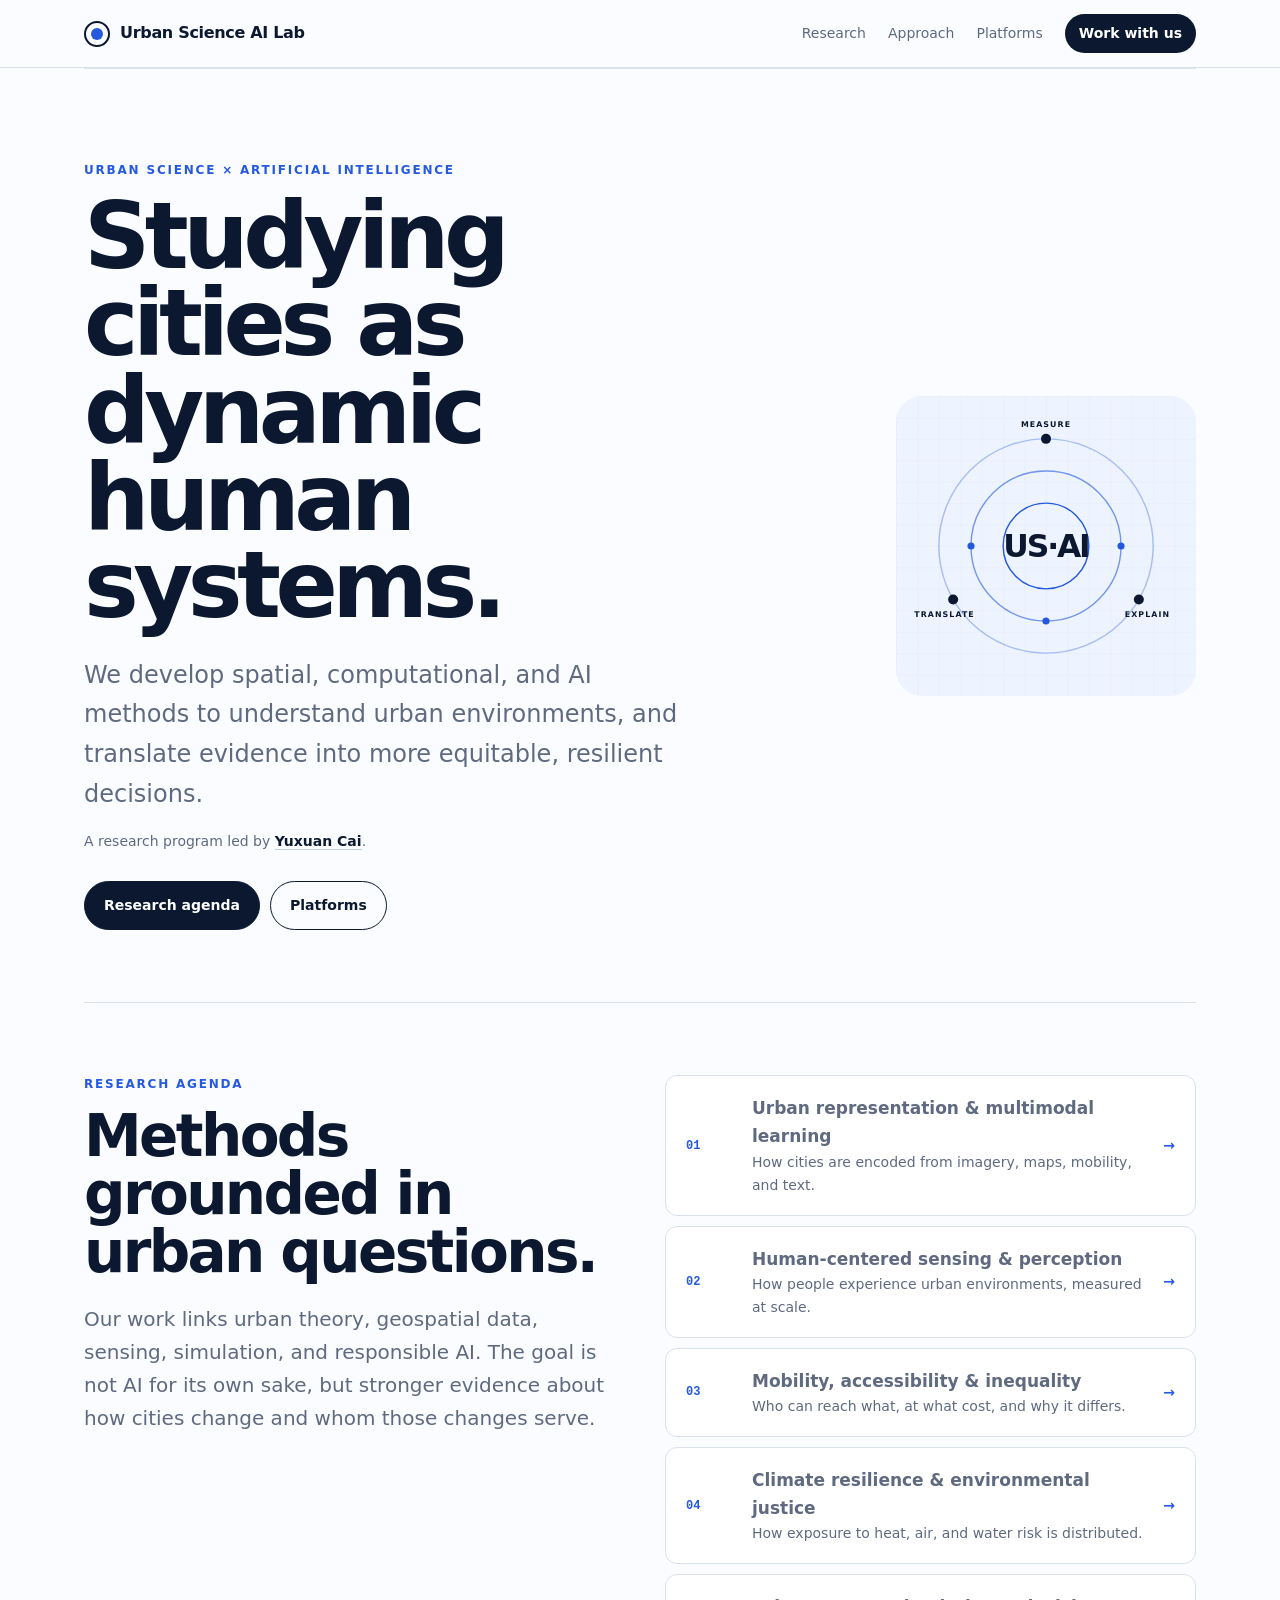
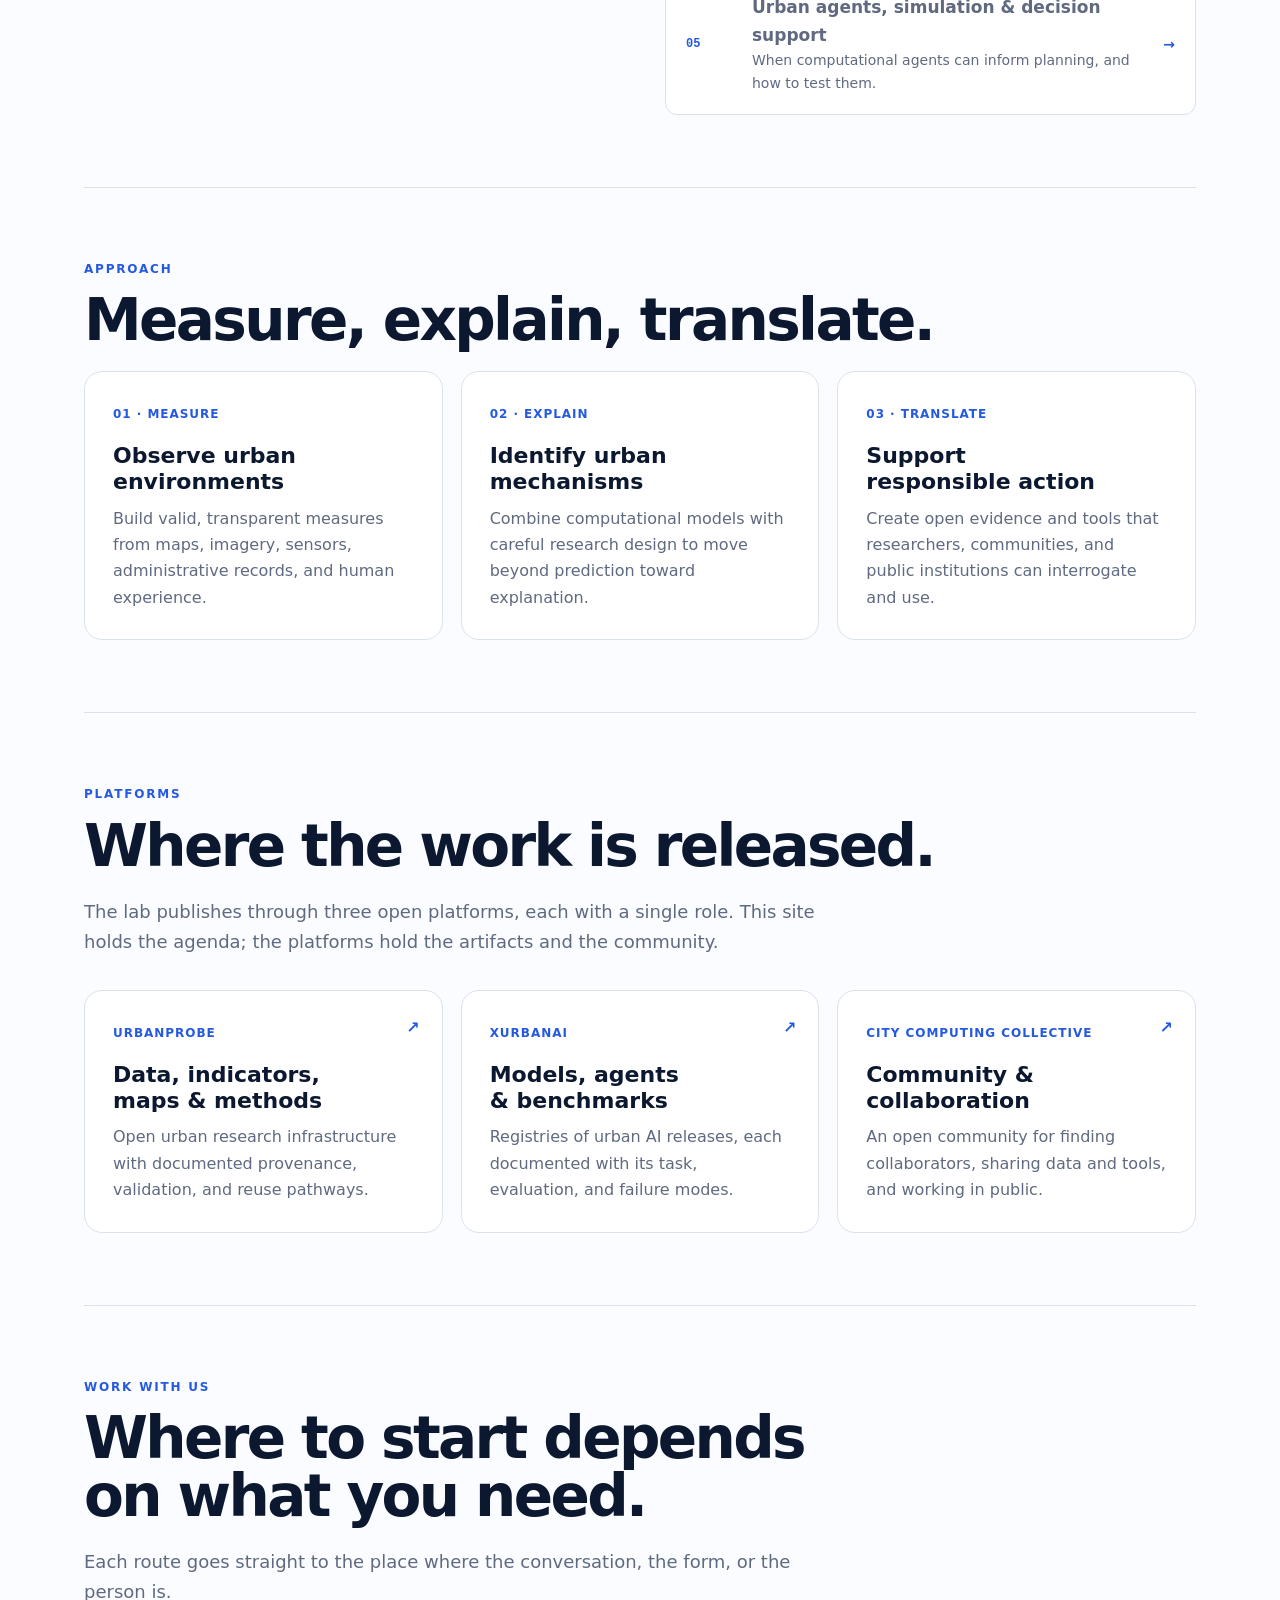
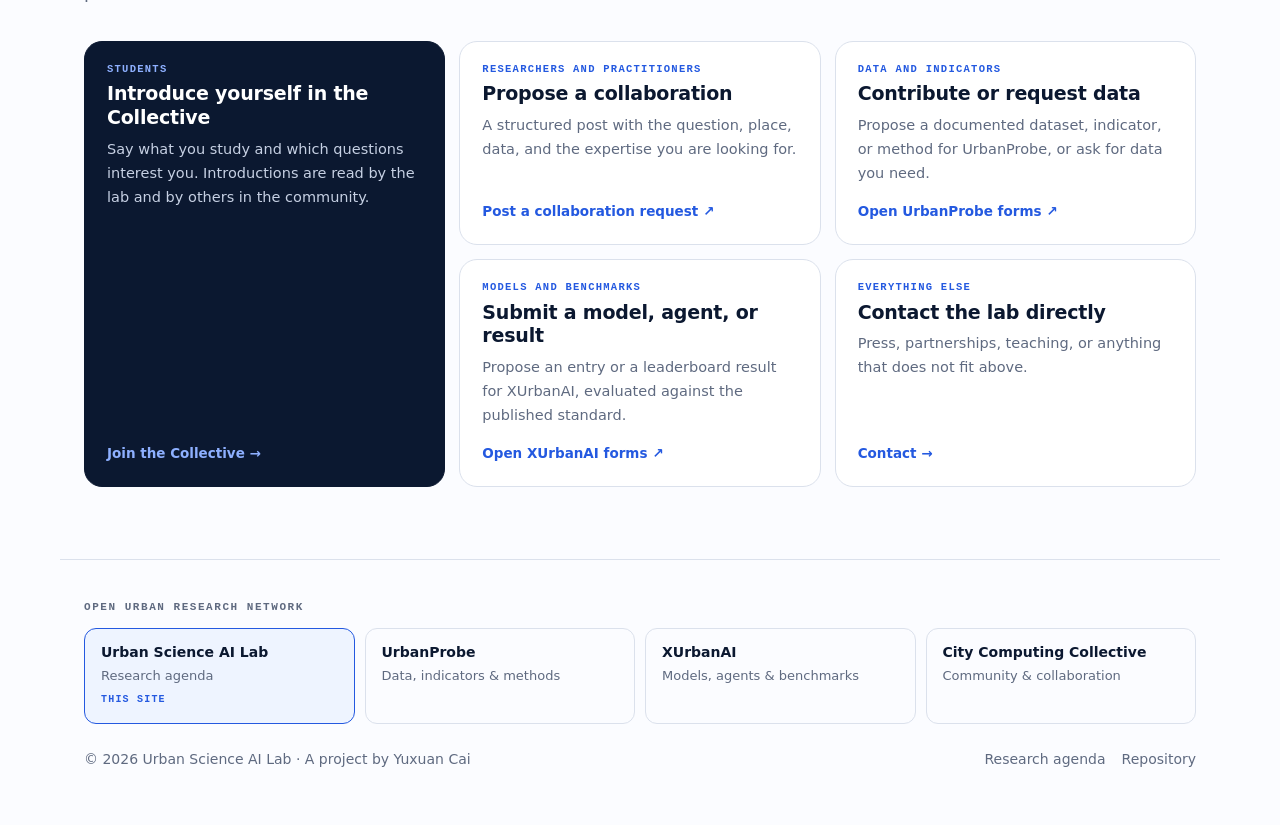
==== commit 48a7eec5: "Make the lab site the hub of the network - Each research direction shows live discussions and releas" ====
--- a/index.html
+++ b/index.html
@@ -61,7 +61,7 @@
         <a href="research.html">Research</a>
         <a href="#approach">Approach</a>
         <a href="#platforms">Platforms</a>
-        <a class="cta" href="#contact">Contact</a>
+        <a class="cta" href="#contact">Work with us</a>
       </nav>
     </div>
   </header>
@@ -104,6 +104,11 @@
       </div>
     </section>
 
+    <div class="net-stats" data-network-stats hidden>
+      <p class="label">Across the network</p>
+      <div class="net-stat-row" data-slot="cells"></div>
+    </div>
+
     <section id="agenda">
       <div class="split">
         <div>
@@ -143,16 +148,15 @@
     </section>
 
     <section id="contact">
-      <div class="callout">
-        <div>
-          <div class="label">Contact</div>
-          <h2>Students and collaborators.</h2>
-          <p>Enquiries about research collaboration, student projects, and the platforms are welcome through the founder's site.</p>
-        </div>
-        <div class="actions">
-          <a class="button light" href="https://yuxuancai.com">Get in touch</a>
-          <a class="button light" href="https://github.com/Hamsterradcc/urbanscience.ai">GitHub</a>
-        </div>
+      <div class="label">Work with us</div>
+      <h2>Where to start depends on what you need.</h2>
+      <p class="intro">Each route goes straight to the place where the conversation, the form, or the person is.</p>
+      <div class="router">
+        <a class="route" href="https://citycomputingcollective.com/join.html"><span class="route-kind">Students</span><strong>Introduce yourself in the Collective</strong><span>Say what you study and which questions interest you. Introductions are read by the lab and by others in the community.</span><span class="route-go">Join the Collective →</span></a>
+        <a class="route" href="https://github.com/citycomputingcollective/citycomputingcollective.github.io/discussions/new?category=find-collaborators"><span class="route-kind">Researchers and practitioners</span><strong>Propose a collaboration</strong><span>A structured post with the question, place, data, and the expertise you are looking for.</span><span class="route-go">Post a collaboration request ↗</span></a>
+        <a class="route" href="https://github.com/Hamsterradcc/urbanprobe.com/issues/new/choose"><span class="route-kind">Data and indicators</span><strong>Contribute or request data</strong><span>Propose a documented dataset, indicator, or method for UrbanProbe, or ask for data you need.</span><span class="route-go">Open UrbanProbe forms ↗</span></a>
+        <a class="route" href="https://github.com/Hamsterradcc/xurbanai.com/issues/new/choose"><span class="route-kind">Models and benchmarks</span><strong>Submit a model, agent, or result</strong><span>Propose an entry or a leaderboard result for XUrbanAI, evaluated against the published standard.</span><span class="route-go">Open XUrbanAI forms ↗</span></a>
+        <a class="route" href="https://yuxuancai.com"><span class="route-kind">Everything else</span><strong>Contact the lab directly</strong><span>Press, partnerships, teaching, or anything that does not fit above.</span><span class="route-go">Contact →</span></a>
       </div>
     </section>
   </main>
@@ -171,5 +175,6 @@
     </div>
   </footer>
   <script src="assets/site.js"></script>
+  <script src="assets/network.js"></script>
 </body>
 </html>
--- a/assets/site.css
+++ b/assets/site.css
@@ -108,6 +108,38 @@
 .callout p{color:#c6d0e3;margin:12px 0 0;max-width:640px}
 .callout .actions{margin-top:0}
 
+/* network panels, counts, and the collaboration router */
+[hidden]{display:none!important}
+.net-panel{grid-column:1/-1;margin-top:26px;border:1px solid var(--line);border-radius:var(--radius);background:var(--surface);padding:18px 20px}
+.net-head{display:flex;justify-content:space-between;align-items:baseline;gap:12px;flex-wrap:wrap}
+.net-head .label{margin:0}
+.net-count{font:600 12px var(--mono);color:var(--muted)}
+.net-list{list-style:none;margin:12px 0 0;padding:0;display:grid;gap:2px}
+.net-list a{display:grid;gap:2px;padding:10px 12px;margin:0 -12px;border-radius:10px;text-decoration:none;color:var(--navy);font-weight:650}
+.net-list a:hover{background:var(--sky-2)}
+.net-list span{font:700 10px/1 var(--mono);letter-spacing:.1em;text-transform:uppercase;color:var(--blue)}
+.hub-pills{display:flex;gap:8px;flex-wrap:wrap;margin-top:14px}
+.hub-pill{font-size:13px;font-weight:650;padding:7px 12px;border-radius:999px;border:1px solid var(--line);background:var(--white);text-decoration:none;color:var(--navy)}
+.hub-pill:hover{border-color:var(--blue);color:var(--blue)}
+.net-stats{margin:-28px 0 56px}
+.net-stat-row{display:grid;grid-template-columns:repeat(4,1fr);gap:10px}
+.net-stat{display:block;border:1px solid var(--line);border-radius:var(--radius-s);background:var(--surface);padding:16px 18px;text-decoration:none;color:var(--navy);transition:.15s}
+.net-stat:hover{border-color:var(--blue)}
+.net-stat strong{display:block;font-size:28px;line-height:1;letter-spacing:-.04em}
+.net-stat span{display:block;margin-top:6px;font-size:13px;color:var(--muted)}
+.router{display:grid;grid-template-columns:repeat(3,1fr);gap:14px}
+.route{display:flex;flex-direction:column;gap:8px;padding:22px;border:1px solid var(--line);border-radius:var(--radius);background:var(--surface);text-decoration:none;color:var(--navy);transition:.18s ease}
+.route:hover{border-color:var(--blue);box-shadow:0 14px 40px rgba(11,24,48,.08);transform:translateY(-2px)}
+.route strong{font-size:19px;line-height:1.25;letter-spacing:-.01em}
+.route>span{font-size:14.5px;color:var(--muted)}
+.route .route-kind{font:700 10.5px/1 var(--mono);letter-spacing:.12em;text-transform:uppercase;color:var(--blue)}
+.route .route-go{margin-top:auto;padding-top:6px;font-size:13.5px;font-weight:750;color:var(--blue)}
+.route:first-child{grid-row:span 2;justify-content:flex-start;background:var(--navy);color:#fff;border-color:var(--navy)}
+.route:first-child>span{color:#c6d0e3}
+.route:first-child .route-kind,.route:first-child .route-go{color:#8eb0ff}
+@media(max-width:900px){.router{grid-template-columns:1fr 1fr}.route:first-child{grid-row:auto}.net-stat-row{grid-template-columns:repeat(2,1fr)}}
+@media(max-width:560px){.router{grid-template-columns:1fr}}
+
 /* footer: the sibling-site network, then the base line */
 footer{position:relative;z-index:1;max-width:var(--max);margin:auto;padding:40px var(--pad) 54px;color:var(--muted);font-size:14px;border-top:1px solid var(--line)}
 footer a{text-decoration:none}
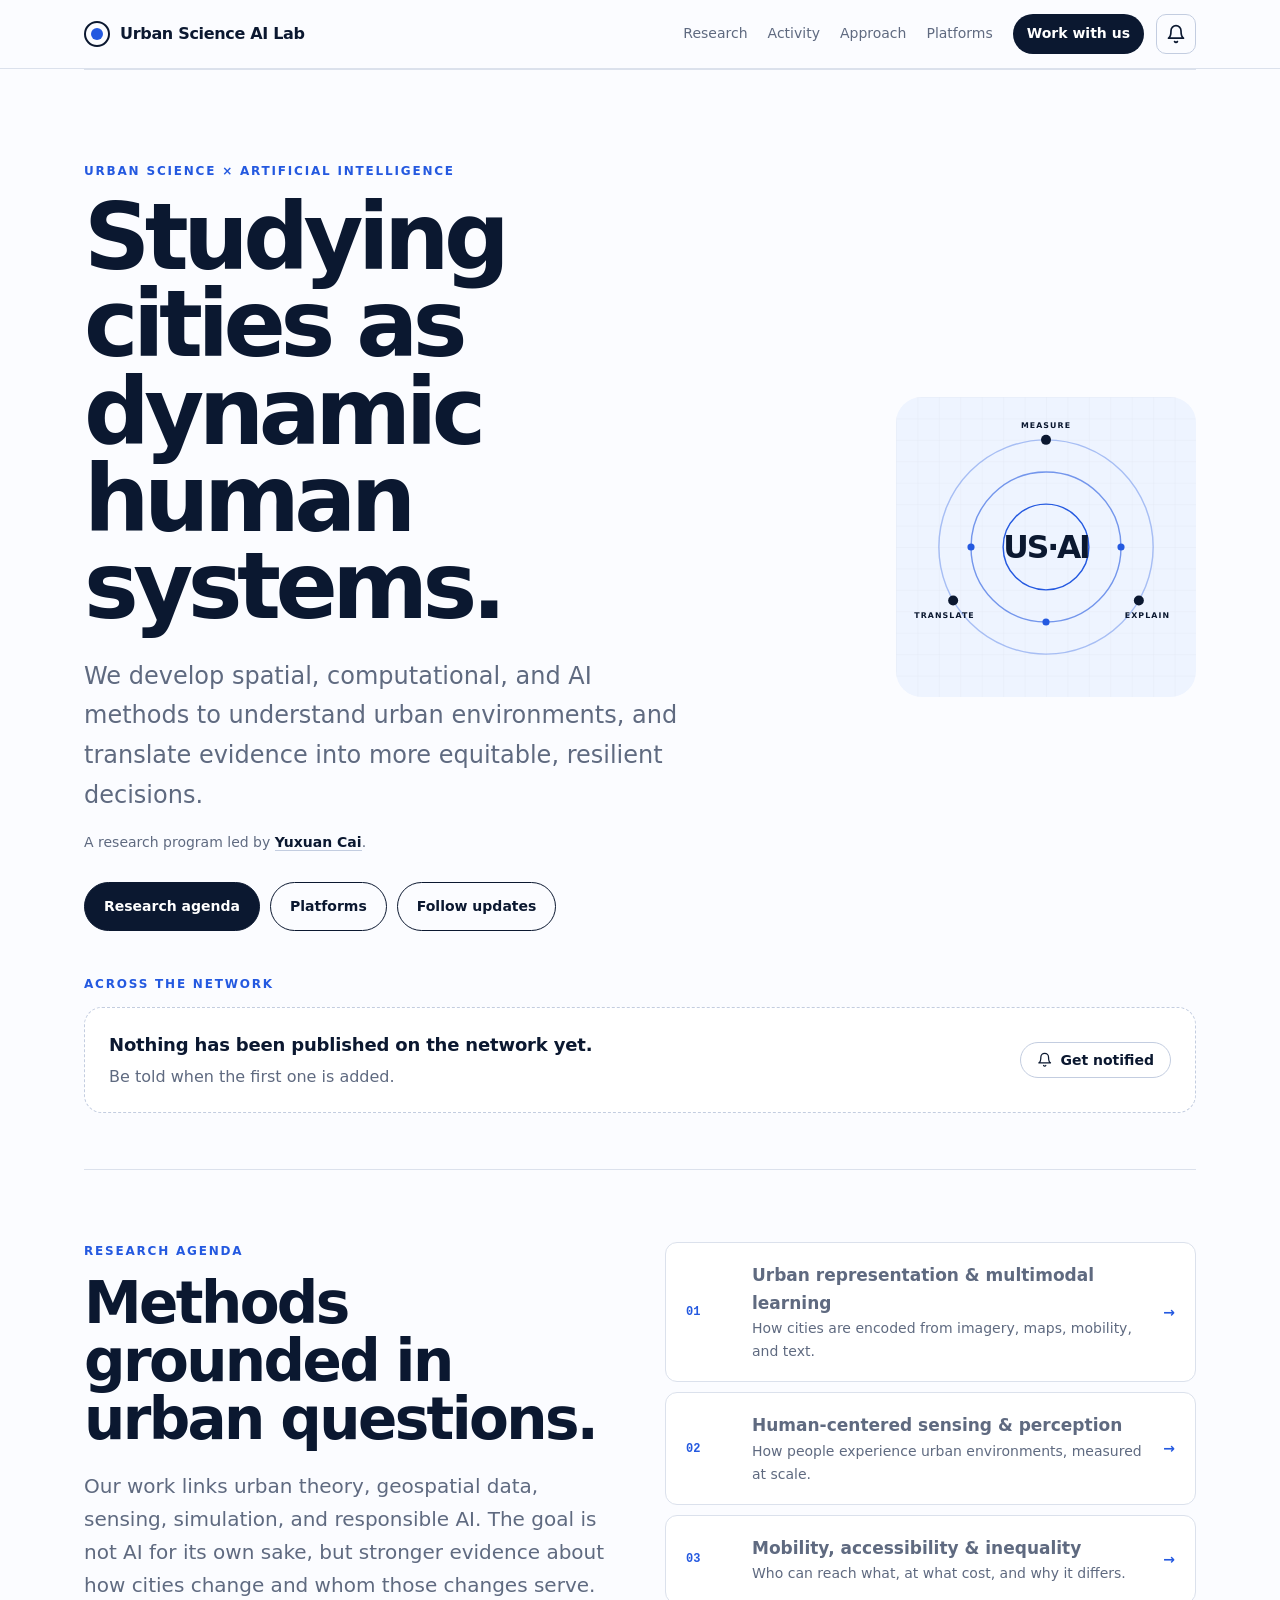
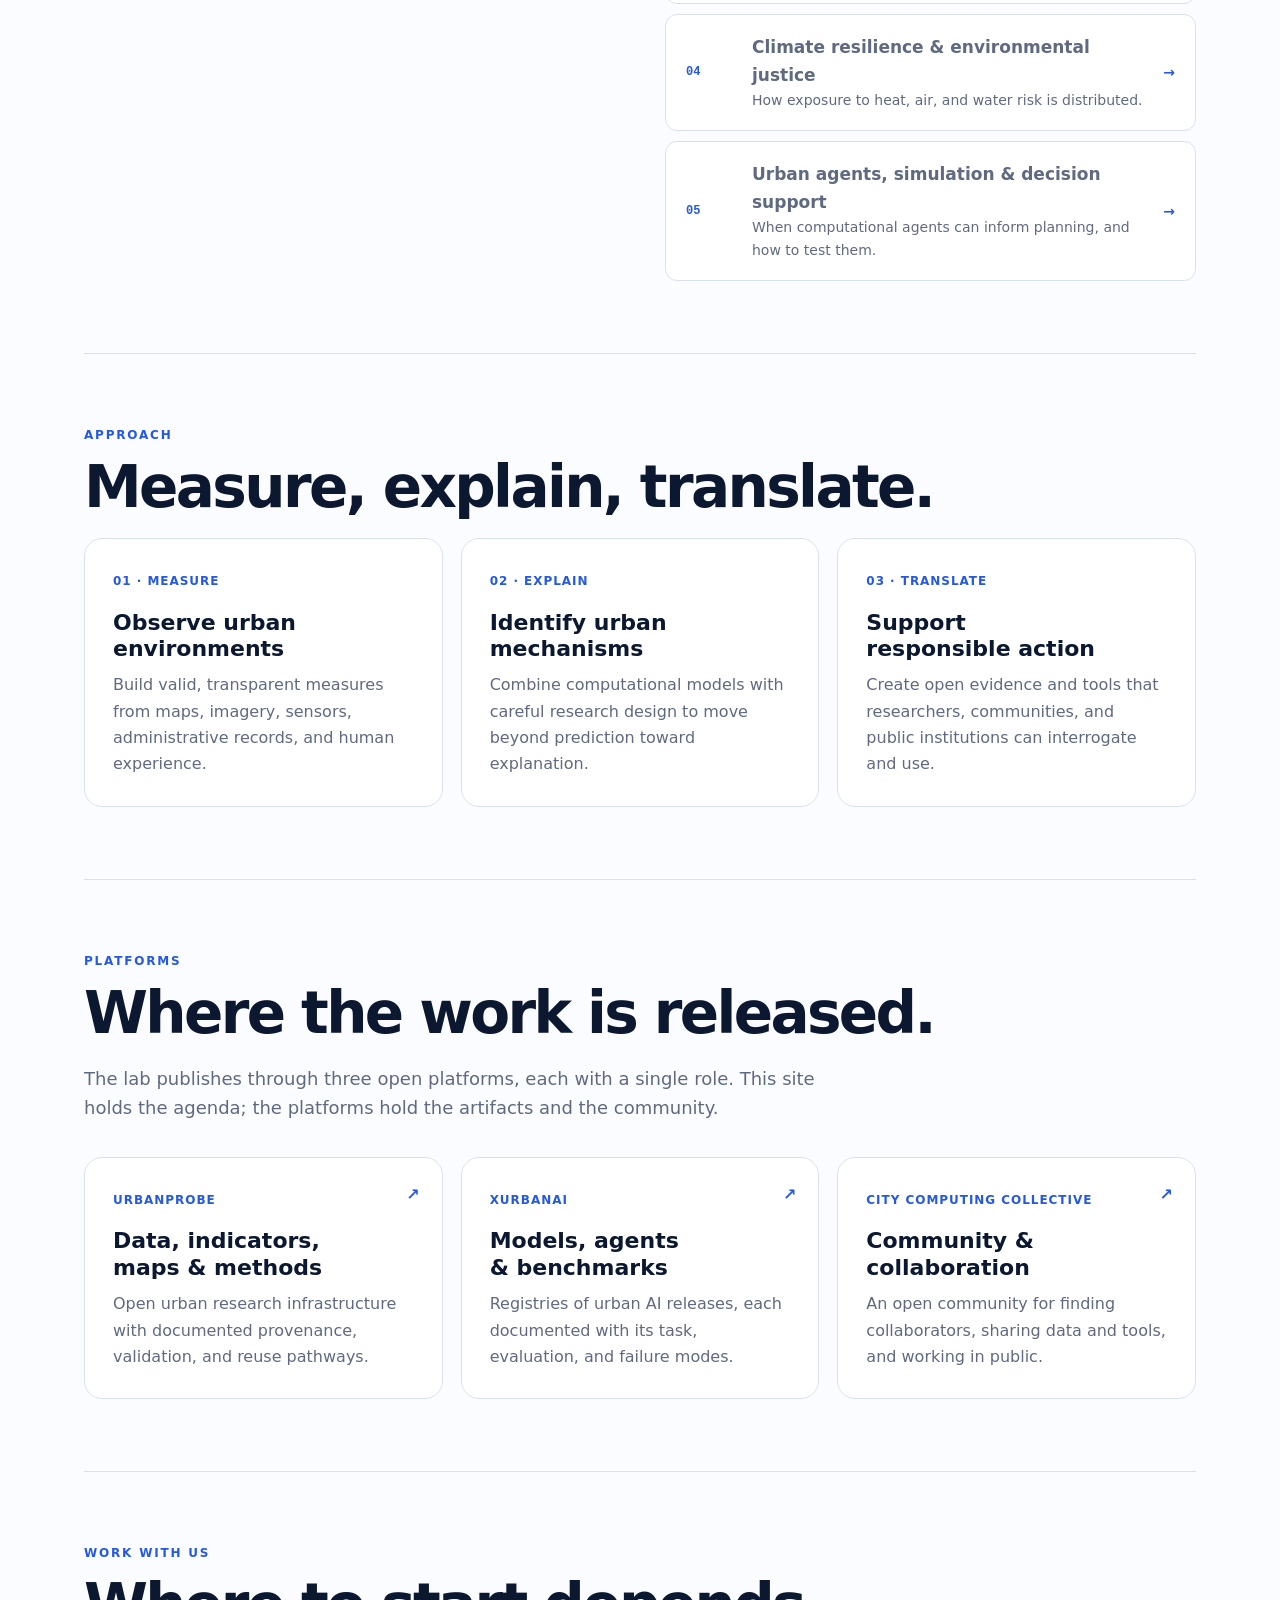
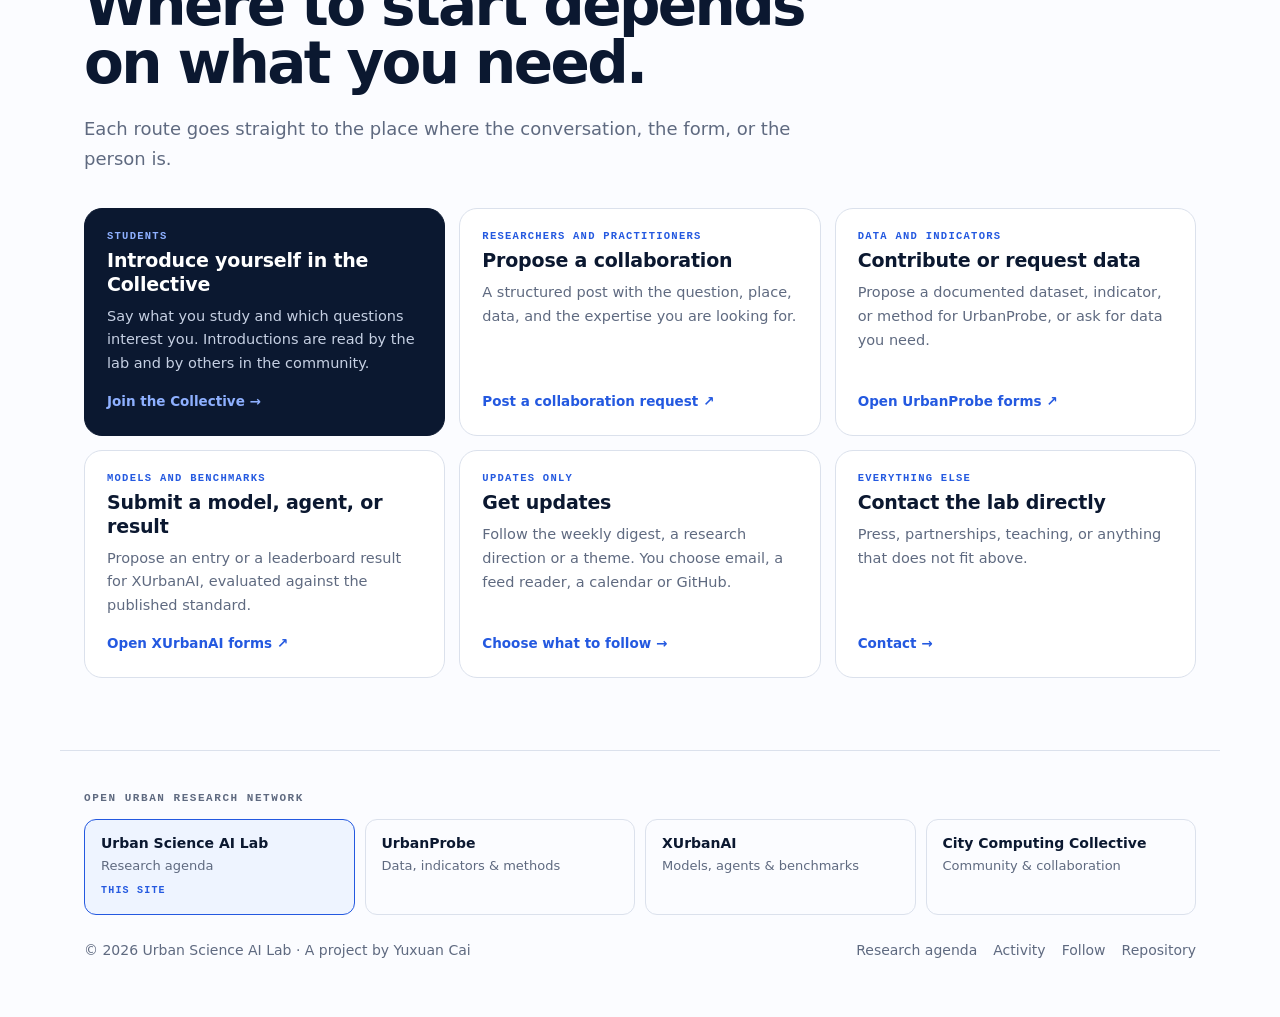
==== commit fa4f772d: "Add network activity, a weekly digest, and a follow system - scripts/build_network.py and the networ" ====
--- a/index.html
+++ b/index.html
@@ -18,7 +18,11 @@
   <meta property="og:image:alt" content="Urban Science AI Lab: studying cities as dynamic human systems.">
   <meta name="twitter:card" content="summary_large_image">
   <link rel="icon" href="data:image/svg+xml,%3Csvg xmlns='http://www.w3.org/2000/svg' viewBox='0 0 64 64'%3E%3Crect width='64' height='64' rx='14' fill='%230b1830'/%3E%3Ccircle cx='32' cy='32' r='17' fill='none' stroke='%23fbfcff' stroke-width='4'/%3E%3Ccircle cx='32' cy='32' r='8' fill='%232459e0'/%3E%3C/svg%3E">
+  <link rel="alternate" type="application/rss+xml" title="Urban Science AI Lab: everything in the network" href="https://urbanscience.ai/feeds/network.xml">
+  <link rel="alternate" type="application/rss+xml" title="Urban Science AI Lab: weekly network digest" href="https://urbanscience.ai/feeds/digest.xml">
+  <link rel="stylesheet" href="assets/follow.css">
   <link rel="stylesheet" href="assets/site.css">
+  <noscript><style>[data-follow]{display:none!important}</style></noscript>
   <script type="application/ld+json">
 {
     "@context": "https://schema.org",
@@ -56,13 +60,17 @@
   <header>
     <div class="nav">
       <a class="brand" href="index.html" aria-current="page"><span class="brand-mark" aria-hidden="true"></span>Urban Science AI Lab</a>
-      <button class="nav-toggle" type="button" aria-label="Menu" aria-expanded="false" aria-controls="site-nav"><span></span><span></span><span></span></button>
       <nav id="site-nav" aria-label="Primary">
         <a href="research.html">Research</a>
+        <a href="activity.html">Activity</a>
         <a href="#approach">Approach</a>
         <a href="#platforms">Platforms</a>
         <a class="cta" href="#contact">Work with us</a>
       </nav>
+      <div class="nav-tools">
+        <a class="nav-bell" href="follow.html" aria-label="Follow updates" title="Follow updates"><svg class="follow-icon" viewBox="0 0 24 24" width="20" height="20" fill="none" stroke="currentColor" stroke-width="2" stroke-linecap="round" stroke-linejoin="round" aria-hidden="true" focusable="false"><path d="M6 8a6 6 0 0 1 12 0c0 7 3 9 3 9H3s3-2 3-9"/><path d="M10.3 21a1.94 1.94 0 0 0 3.4 0"/></svg></a>
+        <button class="nav-toggle" type="button" aria-label="Menu" aria-expanded="false" aria-controls="site-nav"><span></span><span></span><span></span></button>
+      </div>
     </div>
   </header>
 
@@ -76,6 +84,7 @@
         <div class="actions">
           <a class="button" href="research.html">Research agenda</a>
           <a class="button ghost" href="#platforms">Platforms</a>
+          <a class="button ghost" href="follow.html">Follow updates</a>
         </div>
       </div>
       <div class="orbit" aria-hidden="true">
@@ -104,9 +113,15 @@
       </div>
     </section>
 
-    <div class="net-stats" data-network-stats hidden>
+    <div class="net-stats" data-network-stats>
       <p class="label">Across the network</p>
-      <div class="net-stat-row" data-slot="cells"></div>
+      <div class="net-stat-row" data-slot="cells" hidden></div>
+      <p class="net-follow" data-slot="follow" hidden><button type="button" class="follow-btn" data-follow data-follow-title="Everything in the network" data-follow-what="Every new discussion and release from the three sites." data-follow-feed="feeds/network.xml" aria-label="Follow the network"><svg class="follow-icon" viewBox="0 0 24 24" width="18" height="18" fill="none" stroke="currentColor" stroke-width="2" stroke-linecap="round" stroke-linejoin="round" aria-hidden="true" focusable="false"><path d="M6 8a6 6 0 0 1 12 0c0 7 3 9 3 9H3s3-2 3-9"/><path d="M10.3 21a1.94 1.94 0 0 0 3.4 0"/></svg><span>Follow the network</span></button> <a href="activity.html">See all activity</a></p>
+      <div class="empty-state" data-slot="empty">
+        <div><strong>Nothing has been published on the network yet.</strong><p>Be told when the first one is added.</p></div>
+        <button type="button" class="follow-btn" data-follow data-follow-title="Everything in the network" data-follow-what="Every new discussion and release from the three sites." data-follow-feed="feeds/network.xml" aria-label="Get notified"><svg class="follow-icon" viewBox="0 0 24 24" width="18" height="18" fill="none" stroke="currentColor" stroke-width="2" stroke-linecap="round" stroke-linejoin="round" aria-hidden="true" focusable="false"><path d="M6 8a6 6 0 0 1 12 0c0 7 3 9 3 9H3s3-2 3-9"/><path d="M10.3 21a1.94 1.94 0 0 0 3.4 0"/></svg><span>Get notified</span></button>
+        <noscript><a href="follow.html">See all ways to follow</a></noscript>
+      </div>
     </div>
 
     <section id="agenda">
@@ -156,6 +171,7 @@
         <a class="route" href="https://github.com/citycomputingcollective/citycomputingcollective.github.io/discussions/new?category=find-collaborators"><span class="route-kind">Researchers and practitioners</span><strong>Propose a collaboration</strong><span>A structured post with the question, place, data, and the expertise you are looking for.</span><span class="route-go">Post a collaboration request ↗</span></a>
         <a class="route" href="https://github.com/Hamsterradcc/urbanprobe.com/issues/new/choose"><span class="route-kind">Data and indicators</span><strong>Contribute or request data</strong><span>Propose a documented dataset, indicator, or method for UrbanProbe, or ask for data you need.</span><span class="route-go">Open UrbanProbe forms ↗</span></a>
         <a class="route" href="https://github.com/Hamsterradcc/xurbanai.com/issues/new/choose"><span class="route-kind">Models and benchmarks</span><strong>Submit a model, agent, or result</strong><span>Propose an entry or a leaderboard result for XUrbanAI, evaluated against the published standard.</span><span class="route-go">Open XUrbanAI forms ↗</span></a>
+        <a class="route" href="follow.html"><span class="route-kind">Updates only</span><strong>Get updates</strong><span>Follow the weekly digest, a research direction or a theme. You choose email, a feed reader, a calendar or GitHub.</span><span class="route-go">Choose what to follow →</span></a>
         <a class="route" href="https://yuxuancai.com"><span class="route-kind">Everything else</span><strong>Contact the lab directly</strong><span>Press, partnerships, teaching, or anything that does not fit above.</span><span class="route-go">Contact →</span></a>
       </div>
     </section>
@@ -171,9 +187,10 @@
     </ul>
     <div class="footer-base">
       <span>&copy; 2026 Urban Science AI Lab &middot; A project by <a href="https://yuxuancai.com">Yuxuan Cai</a></span>
-      <div class="links"><a href="research.html">Research agenda</a><a href="https://github.com/Hamsterradcc/urbanscience.ai">Repository</a></div>
+      <div class="links"><a href="research.html">Research agenda</a><a href="activity.html">Activity</a><a href="follow.html">Follow</a><a href="https://github.com/Hamsterradcc/urbanscience.ai">Repository</a></div>
     </div>
   </footer>
+  <script src="assets/follow.js"></script>
   <script src="assets/site.js"></script>
   <script src="assets/network.js"></script>
 </body>
--- a/assets/follow.css
+++ b/assets/follow.css
@@ -0,0 +1,177 @@
+/*
+ * follow.css - styles for the shared Follow dialog and the .follow-btn trigger.
+ * Identical on every site. Each site sets these custom properties on :root
+ * (the dialog lives under <body>, so :root or body both work):
+ *   --follow-bg  --follow-fg  --follow-muted  --follow-line  --follow-surface
+ *   --follow-accent  --follow-accent-fg  --follow-radius  --follow-mono
+ * Every use below has a fallback, so the component also works with none set.
+ */
+
+html.follow-open { overflow: hidden; }
+
+/* ---------- generic trigger ---------- */
+.follow-btn {
+  display: inline-flex;
+  align-items: center;
+  justify-content: center;
+  gap: .5rem;
+  min-height: 2.25rem;
+  padding: .45rem .9rem;
+  font: inherit;
+  font-weight: 600;
+  line-height: 1.2;
+  color: var(--follow-fg, #1a1a1a);
+  background: var(--follow-surface, #f4f4f5);
+  border: 1px solid var(--follow-line, #c9c9cf);
+  border-radius: var(--follow-radius, 8px);
+  text-decoration: none;
+  cursor: pointer;
+}
+.follow-btn:hover { border-color: var(--follow-accent, #1d4ed8); }
+.follow-btn:focus-visible { outline: 2px solid var(--follow-accent, #1d4ed8); outline-offset: 2px; }
+.follow-btn svg, .follow-btn .follow-icon { flex: none; width: 1.1em; height: 1.1em; }
+@media (pointer: coarse) { .follow-btn { min-height: 2.75rem; } }
+
+/* ---------- dialog ---------- */
+.follow-dialog {
+  box-sizing: border-box;
+  width: min(34rem, calc(100vw - 1rem));
+  max-width: none;
+  max-height: calc(100vh - 1rem);
+  max-height: calc(100dvh - 1rem);
+  margin: auto;
+  padding: 0;
+  overflow: auto;
+  overscroll-behavior: contain;
+  color: var(--follow-fg, #1a1a1a);
+  background: var(--follow-bg, #ffffff);
+  border: 1px solid var(--follow-line, #c9c9cf);
+  border-radius: var(--follow-radius, 8px);
+  box-shadow: 0 20px 50px rgba(0, 0, 0, .35);
+  font: inherit;
+  line-height: 1.5;
+}
+.follow-dialog::backdrop { background: rgba(0, 0, 0, .55); }
+.follow-dialog *, .follow-dialog *::before, .follow-dialog *::after { box-sizing: border-box; }
+.follow-dialog [hidden] { display: none !important; }
+
+.follow-panel { padding: 1.25rem 1.25rem 1rem; }
+@media (max-width: 480px) { .follow-panel { padding: 1rem .875rem .875rem; } }
+
+.follow-head { display: flex; align-items: flex-start; gap: .75rem; }
+.follow-head-text { flex: 1; min-width: 0; }
+.follow-title { margin: 0; font-size: 1.25rem; line-height: 1.3; font-weight: 700; overflow-wrap: anywhere; color: var(--follow-fg, #1a1a1a); }
+.follow-what { margin: .35rem 0 0; color: var(--follow-muted, #555560); }
+
+.follow-close {
+  flex: none;
+  display: inline-flex;
+  align-items: center;
+  justify-content: center;
+  width: 2.75rem;
+  height: 2.75rem;
+  margin: -.5rem -.5rem 0 0;
+  padding: 0;
+  color: var(--follow-fg, #1a1a1a);
+  background: transparent;
+  border: 0;
+  border-radius: var(--follow-radius, 8px);
+  cursor: pointer;
+}
+.follow-close:hover { background: var(--follow-surface, #f4f4f5); }
+.follow-close:focus-visible, .follow-action:focus-visible, .follow-field:focus-visible,
+.follow-dialog a:focus-visible { outline: 2px solid var(--follow-accent, #1d4ed8); outline-offset: 2px; }
+
+.follow-status {
+  margin: 1rem 0 0;
+  padding: .65rem .8rem;
+  color: var(--follow-fg, #1a1a1a);
+  background: var(--follow-surface, #f4f4f5);
+  border: 1px solid var(--follow-line, #c9c9cf);
+  border-radius: var(--follow-radius, 8px);
+}
+.follow-status:empty { display: none; }
+
+.follow-section { margin-top: 1.25rem; padding-top: 1rem; padding-bottom: 0; border-top: 1px solid var(--follow-line, #c9c9cf); }
+.follow-status + .follow-section { margin-top: 1rem; }
+.follow-body > .follow-section:first-child { margin-top: 1rem; }
+.follow-h { margin: 0 0 .35rem; font-size: 1rem; line-height: 1.3; font-weight: 700; color: var(--follow-fg, #1a1a1a); }
+.follow-text { margin: 0 0 .75rem; color: var(--follow-muted, #555560); }
+.follow-small { margin: .65rem 0 0; font-size: .875rem; }
+.follow-note { margin: .5rem 0 0; font-size: .875rem; color: var(--follow-muted, #555560); }
+.follow-label { display: block; margin: 0 0 .35rem; font-weight: 600; }
+
+.follow-row { display: flex; flex-wrap: wrap; gap: .5rem; }
+.follow-copy { display: flex; flex-wrap: wrap; gap: .5rem; margin: 0 0 .65rem; }
+.follow-row + .follow-copy { margin-top: .65rem; }
+
+/* actions: links and buttons share one look */
+.follow-action {
+  display: inline-flex;
+  align-items: center;
+  justify-content: center;
+  min-height: 2.75rem;
+  padding: .5rem .9rem;
+  font: inherit;
+  font-weight: 600;
+  line-height: 1.2;
+  text-align: center;
+  text-decoration: none;
+  color: var(--follow-fg, #1a1a1a);
+  background: var(--follow-surface, #f4f4f5);
+  border: 1px solid var(--follow-line, #c9c9cf);
+  border-radius: var(--follow-radius, 8px);
+  cursor: pointer;
+}
+.follow-action:hover { border-color: var(--follow-accent, #1d4ed8); }
+.follow-action.follow-primary {
+  color: var(--follow-accent-fg, #ffffff);
+  background: var(--follow-accent, #1d4ed8);
+  border-color: var(--follow-accent, #1d4ed8);
+}
+.follow-action.follow-primary:hover { filter: brightness(1.1); }
+
+.follow-field {
+  flex: 1 1 12rem;
+  min-width: 0;
+  min-height: 2.75rem;
+  padding: .5rem .7rem;
+  font-family: var(--follow-mono, ui-monospace, SFMono-Regular, Menlo, Consolas, monospace);
+  font-size: .875rem;
+  color: var(--follow-fg, #1a1a1a);
+  background: var(--follow-bg, #ffffff);
+  border: 1px solid var(--follow-line, #c9c9cf);
+  border-radius: var(--follow-radius, 8px);
+}
+.follow-field.follow-email { font-family: inherit; font-size: 1rem; }
+
+.follow-dialog a:not(.follow-action) { color: var(--follow-accent, #1d4ed8); text-underline-offset: .15em; }
+.follow-small a { display: inline-block; padding: .65rem 0; margin: -.65rem 0; }
+
+.follow-foot { margin-top: 1.25rem; padding-top: 1rem; border-top: 1px solid var(--follow-line, #c9c9cf); }
+.follow-privacy { margin: 0 0 .5rem; font-size: .875rem; color: var(--follow-muted, #555560); }
+.follow-all { margin: 0; font-size: .9375rem; }
+.follow-all a { display: inline-flex; align-items: center; min-height: 2.75rem; font-weight: 600; }
+
+.follow-sr {
+  position: absolute !important;
+  width: 1px; height: 1px;
+  margin: -1px; padding: 0;
+  overflow: hidden;
+  clip: rect(0 0 0 0);
+  clip-path: inset(50%);
+  white-space: nowrap;
+  border: 0;
+}
+
+@media (max-width: 400px) {
+  .follow-row > .follow-action, .follow-copy > .follow-action { flex: 1 1 100%; }
+}
+
+@media (prefers-reduced-motion: no-preference) {
+  .follow-dialog[open] { animation: follow-in .16s ease-out; }
+  .follow-dialog[open]::backdrop { animation: follow-fade .16s ease-out; }
+  .follow-btn, .follow-action { transition: border-color .12s, background-color .12s; }
+}
+@keyframes follow-in { from { opacity: 0; transform: translateY(8px); } to { opacity: 1; transform: none; } }
+@keyframes follow-fade { from { opacity: 0; } to { opacity: 1; } }
--- a/assets/site.css
+++ b/assets/site.css
@@ -6,6 +6,9 @@
   --radius:18px;--radius-s:12px;--max:1160px;--pad:24px;
   --sans:Inter,ui-sans-serif,system-ui,-apple-system,"Segoe UI",sans-serif;
   --mono:ui-monospace,SFMono-Regular,Menlo,Consolas,monospace;
+  /* follow dialog (assets/follow.css reads these) */
+  --follow-bg:#ffffff;--follow-fg:var(--navy);--follow-muted:var(--muted);--follow-line:var(--line-2);--follow-surface:var(--sky-2);
+  --follow-accent:var(--blue);--follow-accent-fg:#ffffff;--follow-radius:var(--radius-s);--follow-mono:var(--mono);
 }
 *{box-sizing:border-box}
 html{scroll-behavior:smooth}
@@ -23,13 +26,18 @@
 .brand{display:flex;align-items:center;gap:10px;text-decoration:none;font-weight:850;letter-spacing:-.02em;white-space:nowrap}
 .brand-mark{width:26px;height:26px;border-radius:50%;border:2px solid var(--navy);position:relative;flex:0 0 auto}
 .brand-mark:before{content:"";position:absolute;inset:5px;border-radius:50%;background:var(--blue)}
-.nav nav{display:flex;gap:22px;align-items:center}
-.nav nav a{position:relative;text-decoration:none;color:var(--muted);font-size:14px;white-space:nowrap}
+.nav nav{display:flex;gap:20px;align-items:center}
+@media(min-width:721px){.nav nav{margin-left:auto}.nav-tools{margin-left:-8px}}
+.nav nav a{position:relative;display:inline-flex;align-items:center;min-height:24px;text-decoration:none;color:var(--muted);font-size:14px;white-space:nowrap}
 .nav nav a:hover,.nav nav a[aria-current="page"]{color:var(--navy)}
 .nav nav a[aria-current="page"]:after{content:"";position:absolute;left:0;right:0;bottom:-8px;height:2px;background:var(--blue);border-radius:2px}
 .nav nav a.cta{background:var(--navy);color:#fff;padding:8px 14px;border-radius:999px;font-weight:750}
 .nav nav a.cta:hover{background:var(--blue)}
-.nav-toggle{display:none;background:none;border:1px solid var(--line-2);color:var(--navy);border-radius:10px;width:40px;height:36px;cursor:pointer;padding:0}
+.nav-toggle{display:none;background:none;border:1px solid var(--line-2);color:var(--navy);border-radius:10px;width:40px;height:40px;cursor:pointer;padding:0}
+.nav-tools{display:flex;align-items:center;gap:8px}
+.nav-bell{display:inline-flex;align-items:center;justify-content:center;width:40px;height:40px;border:1px solid var(--line-2);border-radius:10px;color:var(--navy);text-decoration:none}
+.nav-bell:hover,.nav-bell[aria-current="page"]{border-color:var(--blue);color:var(--blue)}
+@media(pointer:coarse),(max-width:720px){.nav-bell,.nav-toggle{min-width:44px;min-height:44px}}
 .nav-toggle span{display:block;width:18px;height:2px;background:currentColor;margin:3px auto;transition:.2s}
 .nav-toggle[aria-expanded="true"] span:nth-child(1){transform:translateY(5px) rotate(45deg)}
 .nav-toggle[aria-expanded="true"] span:nth-child(2){opacity:0}
@@ -122,7 +130,7 @@
 .hub-pill{font-size:13px;font-weight:650;padding:7px 12px;border-radius:999px;border:1px solid var(--line);background:var(--white);text-decoration:none;color:var(--navy)}
 .hub-pill:hover{border-color:var(--blue);color:var(--blue)}
 .net-stats{margin:-28px 0 56px}
-.net-stat-row{display:grid;grid-template-columns:repeat(4,1fr);gap:10px}
+.net-stat-row{display:grid;grid-template-columns:repeat(auto-fit,minmax(160px,1fr));gap:10px}
 .net-stat{display:block;border:1px solid var(--line);border-radius:var(--radius-s);background:var(--surface);padding:16px 18px;text-decoration:none;color:var(--navy);transition:.15s}
 .net-stat:hover{border-color:var(--blue)}
 .net-stat strong{display:block;font-size:28px;line-height:1;letter-spacing:-.04em}
@@ -134,11 +142,85 @@
 .route>span{font-size:14.5px;color:var(--muted)}
 .route .route-kind{font:700 10.5px/1 var(--mono);letter-spacing:.12em;text-transform:uppercase;color:var(--blue)}
 .route .route-go{margin-top:auto;padding-top:6px;font-size:13.5px;font-weight:750;color:var(--blue)}
-.route:first-child{grid-row:span 2;justify-content:flex-start;background:var(--navy);color:#fff;border-color:var(--navy)}
+.route:first-child{justify-content:flex-start;background:var(--navy);color:#fff;border-color:var(--navy)}
 .route:first-child>span{color:#c6d0e3}
 .route:first-child .route-kind,.route:first-child .route-go{color:#8eb0ff}
-@media(max-width:900px){.router{grid-template-columns:1fr 1fr}.route:first-child{grid-row:auto}.net-stat-row{grid-template-columns:repeat(2,1fr)}}
+@media(max-width:900px){.router{grid-template-columns:1fr 1fr}}
 @media(max-width:560px){.router{grid-template-columns:1fr}}
+
+/* follow button, empty states, shared helpers */
+.sr-only{position:absolute;width:1px;height:1px;margin:-1px;padding:0;overflow:hidden;clip:rect(0 0 0 0);white-space:nowrap;border:0}
+.follow-btn{font-size:14px;font-weight:750;border-radius:999px;padding:.5rem 1rem;background:var(--surface);border-color:var(--line-2);color:var(--navy)}
+.follow-btn:hover{border-color:var(--blue);color:var(--blue);background:var(--sky-2)}
+.empty-state{display:flex;justify-content:space-between;align-items:center;gap:16px 24px;flex-wrap:wrap;padding:22px 24px;border:1px dashed var(--line-2);border-radius:var(--radius);background:var(--surface)}
+.empty-state strong{display:block;font-size:18px;letter-spacing:-.01em}
+.empty-state p{color:var(--muted);margin-top:4px}
+.net-follow{display:flex;gap:16px;align-items:center;flex-wrap:wrap;margin-top:14px;font-size:14px}
+.net-follow a{display:inline-flex;align-items:center;min-height:24px;color:var(--navy);font-weight:700}
+.net-head .follow-btn{min-height:2.25rem}
+.net-count{display:flex;flex-wrap:wrap;align-items:center;gap:2px 8px;font:600 12px var(--mono);color:var(--muted);margin:12px 0 0}
+.net-count a{display:inline-flex;align-items:center;min-height:24px;color:var(--navy);font-weight:700}
+.net-empty,.net-hubs{margin-top:12px;font-size:14px;color:var(--muted)}
+.note-link{margin-top:12px}
+.note-link a{color:#fff;font-weight:700;font-size:14px}
+@media(pointer:coarse){.follow-btn{min-height:2.75rem}.chip{min-height:44px}}
+
+/* subscription centre (follow.html) */
+.fc-list{list-style:none;margin:0;padding:0;display:grid;gap:10px}
+.fc-item{display:flex;justify-content:space-between;align-items:center;gap:16px 24px;flex-wrap:wrap;padding:18px 20px;border:1px solid var(--line);border-radius:var(--radius-s);background:var(--surface)}
+.fc-text{flex:1 1 320px;min-width:0}
+.fc-text h3{font-size:17px;font-weight:720;line-height:1.3}
+.fc-text p{margin-top:4px;font-size:14.5px;color:var(--muted)}
+.fc-actions{display:flex;align-items:center;gap:8px 14px;flex-wrap:wrap}
+.fc-raw{font-size:13px;color:var(--muted);text-underline-offset:3px;min-height:24px;display:inline-flex;align-items:center}
+.fc-raw:hover{color:var(--blue)}
+.fc-channels{display:grid;gap:10px;margin:0}
+.fc-channels>div{padding:16px 20px;border:1px solid var(--line);border-radius:var(--radius-s);background:var(--surface)}
+.fc-channels dt{font:700 11px var(--mono);letter-spacing:.14em;text-transform:uppercase;color:var(--blue);margin-bottom:6px}
+.fc-channels dd{margin:0;color:var(--navy);max-width:760px}
+.fc-stop{margin:0 0 22px;padding-left:20px;max-width:760px;display:grid;gap:6px}
+.fc-privacy{color:var(--muted);max-width:760px}
+
+/* activity page */
+.chips{display:flex;gap:8px;flex-wrap:wrap;margin:0 0 12px}
+.chip{font:inherit;font-size:13px;font-weight:650;padding:6px 12px;min-height:32px;border-radius:999px;border:1px solid var(--line-2);background:var(--surface);color:var(--navy);cursor:pointer}
+.chip:hover{border-color:var(--blue);color:var(--blue)}
+.chip[aria-pressed="true"]{background:var(--navy);border-color:var(--navy);color:#fff}
+.act-direction{margin:0 0 12px;font-size:14px;color:var(--muted)}
+.act-direction strong{color:var(--navy)}
+.act-bar{display:flex;justify-content:space-between;align-items:center;gap:12px;flex-wrap:wrap;margin:18px 0 12px}
+.act-count{font:600 13px var(--mono);color:var(--muted)}
+.act-list{list-style:none;margin:0;padding:0;display:grid;gap:10px}
+.act-item{padding:16px 20px;border:1px solid var(--line);border-radius:var(--radius-s);background:var(--surface)}
+.act-meta{display:flex;gap:6px 12px;flex-wrap:wrap;align-items:center;font:700 11px/1.4 var(--mono);letter-spacing:.08em;text-transform:uppercase;color:var(--muted)}
+.act-src{padding:2px 8px;border-radius:999px;border:1px solid var(--blue);color:var(--blue)}
+.act-src-xurbanai{border-color:var(--navy);color:var(--navy)}
+.act-src-urbanprobe{border-color:var(--muted);color:var(--muted)}
+.act-new{padding:2px 8px;border-radius:999px;background:var(--blue);color:#fff}
+.act-title{display:inline-flex;align-items:center;min-height:24px;margin-top:8px;font-size:18px;font-weight:700;line-height:1.3;text-decoration:none;color:var(--navy)}
+.act-title:hover{color:var(--blue);text-decoration:underline}
+.act-sum{margin-top:4px;font-size:14.5px;color:var(--muted)}
+.act-themes{list-style:none;margin:10px 0 0;padding:0;display:flex;gap:6px;flex-wrap:wrap}
+.act-themes li{font-size:12.5px;padding:3px 10px;border-radius:999px;background:var(--sky-2);border:1px solid var(--line);color:var(--navy)}
+
+/* digest page */
+.dg-layout{display:grid;grid-template-columns:minmax(0,1fr) 260px;gap:40px;align-items:start}
+.dg-head h2{font-size:clamp(28px,3.6vw,40px);margin:0 0 8px}
+.dg-head p{color:var(--muted)}
+.dg-sec{padding:24px 0 0;border:0}
+.dg-sec h3{font-size:20px;margin:0 0 6px;letter-spacing:-.01em}
+.dg-sec h4{font-size:13px;font-family:var(--mono);letter-spacing:.08em;text-transform:uppercase;color:var(--blue);margin:14px 0 4px}
+.dg-list{margin:0;padding-left:20px;display:grid;gap:6px}
+.dg-list a{color:var(--navy);font-weight:650}
+.dg-date{display:block;font-size:13px;color:var(--muted)}
+.dg-archive{padding:18px 20px;border:1px solid var(--line);border-radius:var(--radius-s);background:var(--surface)}
+.dg-archive h3{font-size:16px;margin:0 0 8px}
+.dg-archive p{font-size:14px;color:var(--muted);margin-bottom:8px}
+.dg-archive ul{list-style:none;margin:0;padding:0;display:grid;gap:2px}
+.dg-archive a{display:block;padding:8px 10px;margin:0 -10px;border-radius:8px;text-decoration:none;font:700 13px var(--mono);color:var(--navy)}
+.dg-archive a span{display:block;font:400 12px var(--sans);color:var(--muted)}
+.dg-archive a:hover,.dg-archive a[aria-current="page"]{background:var(--sky-2)}
+@media(max-width:900px){.dg-layout{grid-template-columns:1fr;gap:24px}}
 
 /* footer: the sibling-site network, then the base line */
 footer{position:relative;z-index:1;max-width:var(--max);margin:auto;padding:40px var(--pad) 54px;color:var(--muted);font-size:14px;border-top:1px solid var(--line)}
@@ -153,7 +235,8 @@
 .network .here{border-color:var(--blue);background:var(--sky-2)}
 .network .here small{display:inline-block;margin-top:8px;font:700 10px/1 var(--mono);letter-spacing:.12em;text-transform:uppercase;color:var(--blue)}
 .footer-base{display:flex;justify-content:space-between;gap:12px 20px;flex-wrap:wrap;margin-top:24px}
-.links{display:flex;gap:16px;flex-wrap:wrap}
+.links{display:flex;gap:4px 16px;flex-wrap:wrap}
+.links a{display:inline-flex;align-items:center;min-height:24px}
 @media(max-width:900px){.network{grid-template-columns:repeat(2,1fr)}}
 @media(max-width:520px){.network{grid-template-columns:1fr}}
 
@@ -182,3 +265,6 @@
   footer{flex-direction:column;padding-left:16px;padding-right:16px}
 }
 @media(prefers-reduced-motion:reduce){*{animation:none!important;transition:none!important}html{scroll-behavior:auto}}
+@media(min-width:721px) and (max-width:820px){.nav nav{gap:12px}.nav{gap:12px}}
+/* very narrow phones (320 px): the brand, the bell and the menu button must fit on one line */
+@media(max-width:360px){.nav{gap:8px}.brand{min-width:0;gap:8px;font-size:14px}.nav-tools{gap:4px;flex:0 0 auto}}
